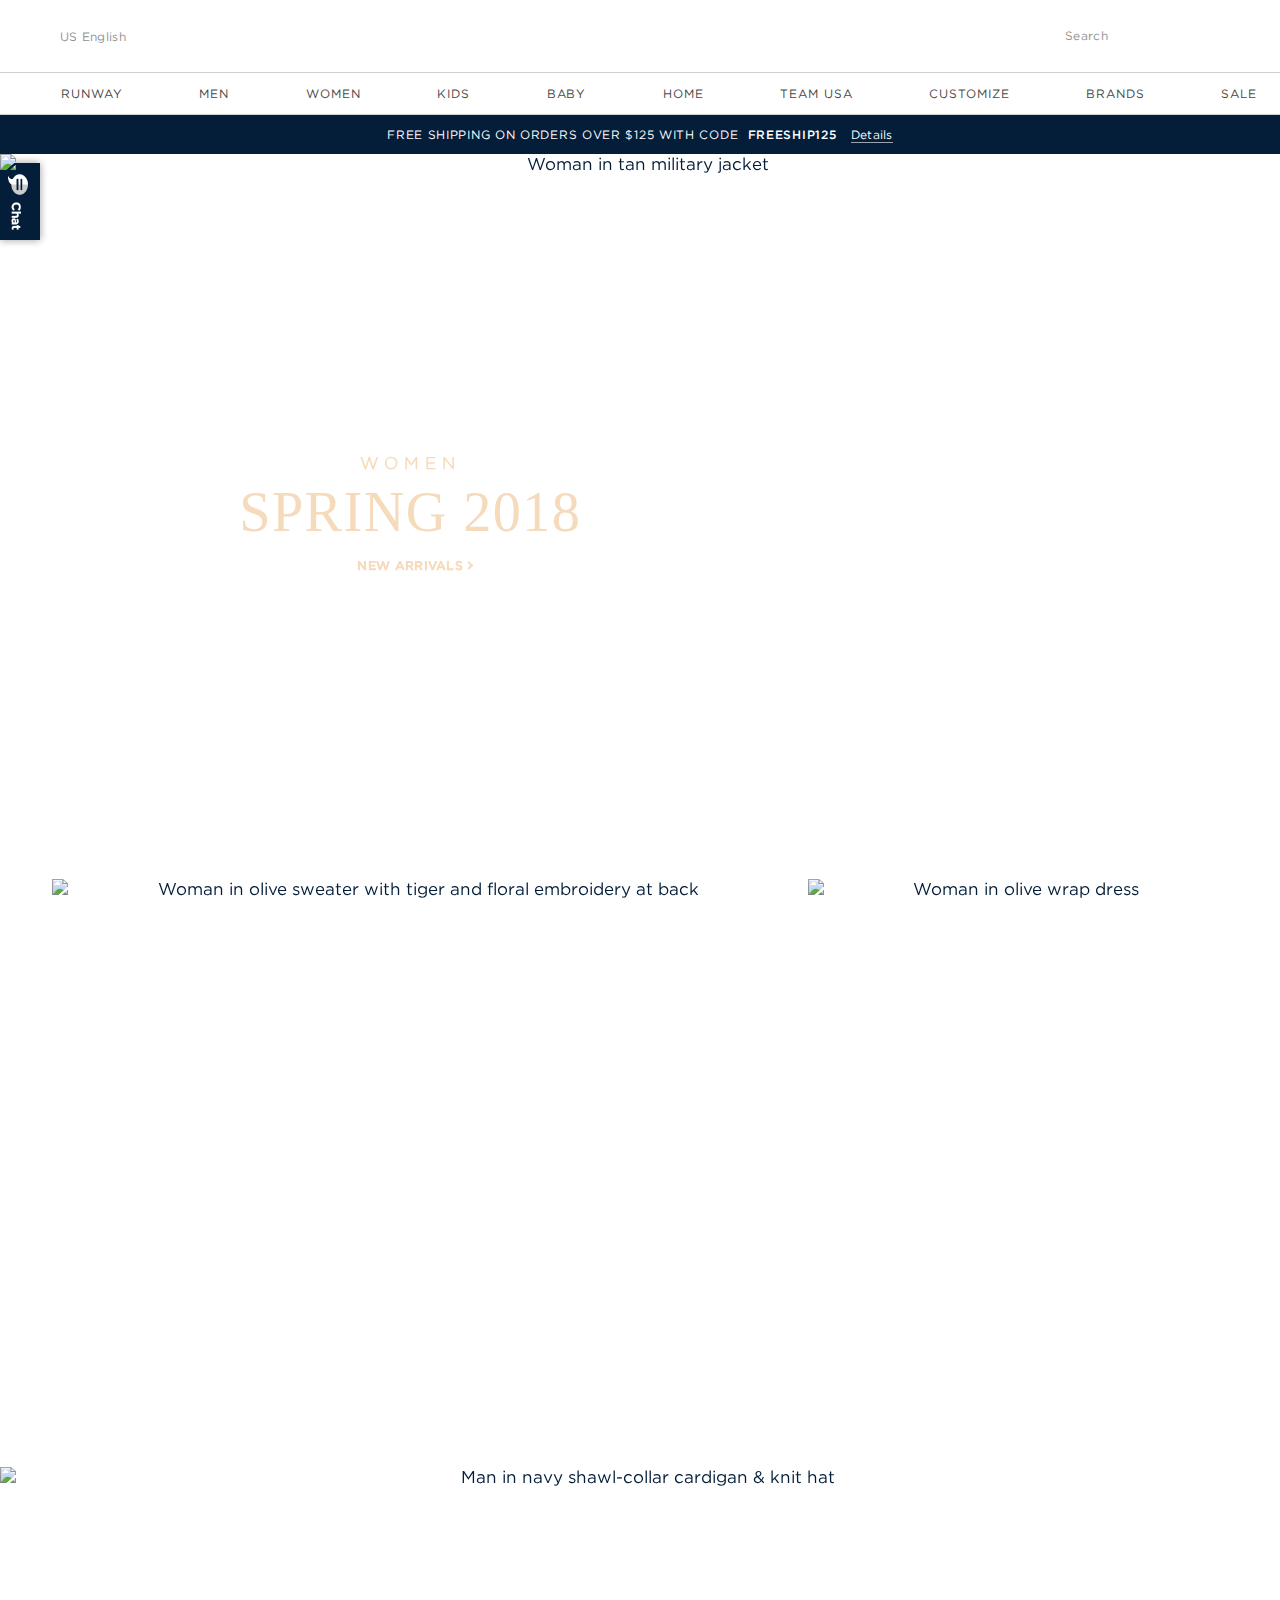
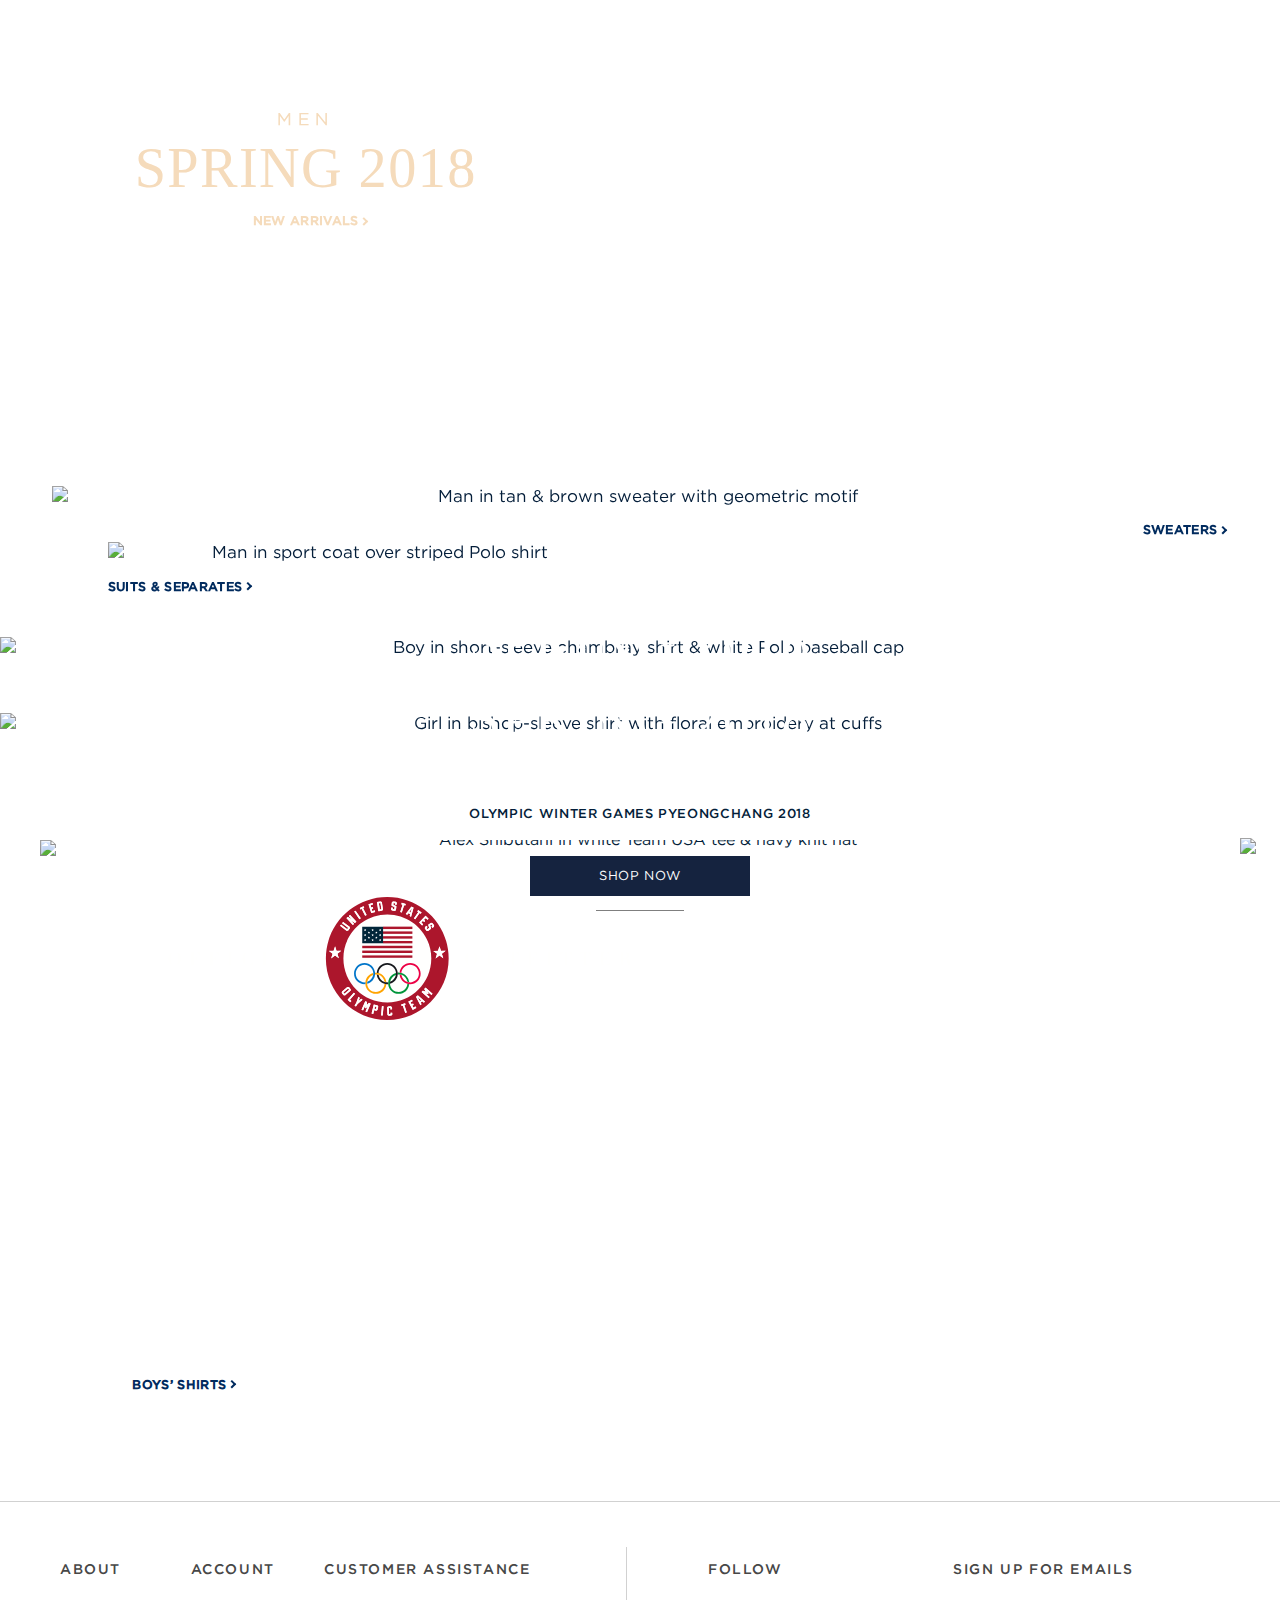
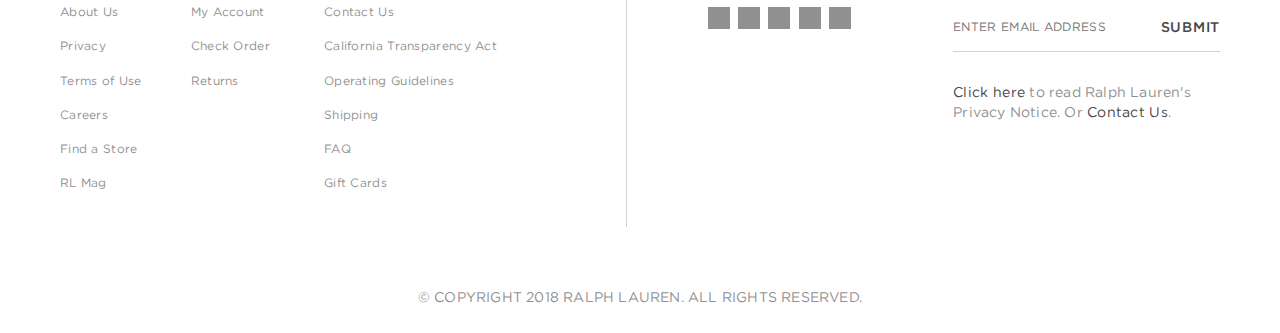
==== index.html @ be6c15fc "updating index" ====
<!DOCTYPE html>
<!-- saved from url=(0028)https://www.ralphlauren.com/ -->
<html lang="en" class="wf-lato-n1-active wf-lato-n3-active wf-lato-n7-active wf-lato-i1-active wf-lato-i3-active wf-creteround-n4-active wf-creteround-i4-active wf-active js infinite-scroll"><!--<![endif]--><head><meta http-equiv="Content-Type" content="text/html; charset=UTF-8">

<meta http-equiv="x-ua-compatible" content="ie=edge">
<meta name="viewport" content="width=device-width, initial-scale=1, maximum-scale=1, user-scalable=0">
<meta name="format-detection" content="telephone=no">
<link rel="dns-prefetch" href="https://ad.monetate.net/"><link rel="dns-prefetch" href="https://sb.monetate.net/"><script src="./RL_Site_files/bat.js" async=""></script><script type="text/javascript" async="" src="./RL_Site_files/saved_resource"></script><script async="" src="./RL_Site_files/obtp.js" type="text/javascript"></script><script async="" src="./RL_Site_files/core.js"></script><script async="" src="https://connect.facebook.net/en_US/fbevents.js"></script><script type="text/javascript" src="./RL_Site_files/custom.js" charset="utf-8" async=""></script><script src="./RL_Site_files/webfont.js" type="text/javascript" async=""></script><script type="text/javascript" async="" src="./RL_Site_files/111452.ct.js"></script><script type="text/javascript" async="" src="./RL_Site_files/ec.js"></script><script src="./RL_Site_files/satelliteLib-830957c57bbbd25011a15ca0f7b6f6ca41e7bbf6.js"></script><script type="text/javascript" src="./RL_Site_files/collect.js"> </script><script src="./RL_Site_files/analytics.js"></script><!-- START Rakuten Marketing Tracking -->
<script type="text/javascript">
	(function (url) {
			/*Tracking Bootstrap
			Set Up DataLayer objects/properties here*/
			if(!window.DataLayer){
				window.DataLayer = {};
			}
			if(!DataLayer.events){
				DataLayer.events = {};
			}
			DataLayer.events.SiteSection = "1";
					
		var loc, ct = document.createElement("script"); 
		ct.type = "text/javascript"; 
		ct.async = true;
		ct.src = url;
		loc = document.getElementsByTagName('script')[0];
		loc.parentNode.insertBefore(ct, loc);
	}(document.location.protocol + "//js.rmtag.com/111452.ct.js"));
</script>
<!-- END Rakuten Marketing Tracking -->
<link rel="dns-prefetch" href="https://ajax.googleapis.com/">
<link rel="dns-prefetch" href="https://api.addressy.com/">
<link rel="dns-prefetch" href="https://cdnjs.cloudflare.com/">
<meta name="twitter:card" content="summary">
<meta name="twitter:site" content="@ralphlauren">
<meta name="twitter:description" content="Defining modern luxury with romantic elegance and timeless style since 1967.">
<meta name="twitter:title" content="Ralph Lauren">
<meta name="twitter:url" content="https://www.ralphlauren.com">
<script type="text/javascript">
WebFontConfig = {
google: { families: [ 'Lato:100,300,700,100italic,300italic:latin', 'Crete+Round:400,400italic:latin' ] }
};
(function() {
var wf = document.createElement('script');
wf.src = ('https:' == document.location.protocol ? 'https' : 'http') +
'://ajax.googleapis.com/ajax/libs/webfont/1/webfont.js';
wf.type = 'text/javascript';
wf.async = 'true';
var s = document.getElementsByTagName('script')[0];
s.parentNode.insertBefore(wf, s);
})();
</script>
<title>Ralph Lauren: Designer Men's, Women's, Children's, &amp; Baby Clothing</title>
<script type="text/javascript">var monetateT = new Date().getTime();</script>
<script type="text/javascript" src="./RL_Site_files/entry.js"></script>
<script type="text/javascript">
	/*
	*	Global Monetate array for tracking
	*/
	window.monetateQ = window.monetateQ || [];
	
	/*
	*	Temporary storage for data: cartrows, breadcrumbs, products on the plp/clp/search pages
	*/
	window.monetateData = window.monetateData || {};
	window.monetateData.setPageType = "unknown";
</script>
<link href="https://www.ralphlauren.com/on/demandware.static/Sites-RalphLauren_US-Site/-/default/dw047bb2cb/images/favicon_rl.ico" rel="shortcut icon">
<meta name="description" content=" Ralph Lauren offers luxury and designer men&#39;s and women&#39;s clothing, kids&#39; clothing, and baby clothes. Enjoy free shipping on orders over $125. Ralph Lauren">
<meta name="keywords" content="  Ralph Lauren">
<link rel="stylesheet" type="text/css" href="./RL_Site_files/address-3.50.css">
<script type="text/javascript" src="./RL_Site_files/address-3.50.js"></script>
<link href="./RL_Site_files/fonts.css" rel="stylesheet">
<link href="./RL_Site_files/font-awesome.min.css" rel="stylesheet">
<link href="./RL_Site_files/toastr.min.css" rel="stylesheet">
<!--[if lt IE 9]>
<script src="/on/demandware.static/Sites-RalphLauren_US-Site/-/default/v1519300812576/js/lib/html5.js"></script>
<![endif]-->
<script type="text/javascript">//<!--
/* <![CDATA[ (head-active_data.js) */
var dw = (window.dw || {});
dw.ac = {
    _analytics: null,
    _events: [],
    _category: "",
    _capture: function(configs) {
        if (Object.prototype.toString.call(configs) === "[object Array]") {
            configs.forEach(captureObject);
            return;
        }
        dw.ac._events.push(configs);
    },
    capture: function() { dw.ac._capture(arguments); },
    EV_PRD_SEARCHHIT: "searchhit",
    EV_PRD_DETAIL: "detail",
    EV_PRD_RECOMMENDATION: "recommendation",
    EV_PRD_SETPRODUCT: "setproduct",
    applyContext: function(context) {
        if (typeof context === "object" && context.hasOwnProperty("category")) {
        	dw.ac._category = context.category;
        }
    },
    setDWAnalytics: function(analytics) {
        dw.ac._analytics = analytics;
    }
};
/* ]]> */
// -->
</script><script type="text/javascript">//<!--
/* <![CDATA[ (head-cquotient.js) */
var CQuotient = window.CQuotient = {};
CQuotient.clientId = 'bbxf-RalphLauren_US';
CQuotient.activities = [];
CQuotient.cqcid='';
CQuotient.cquid='';
CQuotient.initFromCookies = function () {
	var ca = document.cookie.split(';');
	for(var i=0;i < ca.length;i++) {
	  var c = ca[i];
	  while (c.charAt(0)==' ') c = c.substring(1,c.length);
	  if (c.indexOf('cqcid=') == 0) {
		  CQuotient.cqcid=c.substring('cqcid='.length,c.length);
	  } else if (c.indexOf('cquid=') == 0) {
		  CQuotient.cquid=c.substring('cquid='.length,c.length);
		  break;
	  }
	}
}
CQuotient.getCQCookieId = function () {
	if(window.CQuotient.cqcid == '')
		window.CQuotient.initFromCookies();
	return window.CQuotient.cqcid;
};
CQuotient.getCQUserId = function () {
	if(window.CQuotient.cquid == '')
		window.CQuotient.initFromCookies();
	return window.CQuotient.cquid;
};
/* ]]> */
// -->
</script>

<link href="./RL_Site_files/jquery-ui.min.css" type="text/css" rel="stylesheet">
<link rel="stylesheet" href="./RL_Site_files/style.css" type="text/css">
<!--[if lte IE 8]>
<script src="//cdnjs.cloudflare.com/ajax/libs/respond.js/1.4.2/respond.js" type="text/javascript"></script>
<script src="https://cdn.rawgit.com/chuckcarpenter/REM-unit-polyfill/master/js/rem.min.js" type="text/javascript"></script>
<![endif]-->
<meta name="google-site-verification" content="gePnD5ytF7WN_aLONg83cDoC697-pFvUkchHO6P6sgo">
<link rel="publisher" href="https://plus.google.com/+RalphLauren">
<meta property="og:type" content="website">
<meta property="og:site_name" content="Ralph Lauren">
<meta property="og:email" content="CustomerAssistance@RalphLauren.com">
<meta property="og:phone_number" content="1-888-475-7674">
<meta property="og:image" content="https://production-na01-ralphlauren.demandware.net/on/demandware.static/-/Sites-RalphLauren_US-Library/default/v1519300812576/images/social-sharing/RLNA-Social-Image.jpg">
<script type="text/javascript">
if (window.jQuery) {
jQuery(document).ready(function(){
if(screen.width < 768){
jQuery('#footer').append('<a href="/" class="full-site-link">View Full Site</a>');
jQuery('.full-site-link')
.attr('href', '/on/demandware.store/Sites-RalphLauren_US-Site/default/Home-FullSite')
.click(function(e) {
e.preventDefault();
jQuery.ajax({
url: '/on/demandware.store/Sites-RalphLauren_US-Site/default/Home-FullSite',
success: function(){
window.location.reload();
}
});
}
);
}
});
}
</script>
<link rel="stylesheet" href="./RL_Site_files/rl-content.css" type="text/css">
<link rel="stylesheet" href="./RL_Site_files/creativefonts.css" type="text/css">
<link rel="stylesheet" href="./RL_Site_files/slick.css" type="text/css">
<link rel="stylesheet" href="./RL_Site_files/rl-content.css" type="text/css"><link rel="stylesheet" href="./RL_Site_files/css" media="all">
<script type="text/javascript" src="./RL_Site_files/403839762-0" charset="utf-8" async=""></script><script src="./RL_Site_files/satellite-59cd34d564746d30ef00340f.js"></script><script src="./RL_Site_files/satellite-59c0164564746d0c1900a362.js"></script><script src="./RL_Site_files/satellite-59b9412b64746d5171008ac0.js"></script><script src="./RL_Site_files/satellite-59e4c92164746d73a50007a4.js"></script><script src="./RL_Site_files/satellite-59d1954a64746d6e37019004.js"></script><script src="./RL_Site_files/satellite-59db948764746d56a20038ec.js"></script><script src="./RL_Site_files/satellite-59c0242564746d51530041de.js"></script><script src="./RL_Site_files/satellite-59c271a564746d08f200fe7b.js"></script><script src="./RL_Site_files/satellite-59e5ddd064746d35d800099d.js"></script><script src="./RL_Site_files/satellite-59c26eae64746d217a010ceb.js"></script><script src="./RL_Site_files/s-code-contents-017b7013b52ab2db9af37806691c2474c4c20dfc.js"></script><script src="./RL_Site_files/gateway.min.js" type="text/javascript" async="true" data-vendor="fs" data-role="gateway"></script><script type="text/javascript" charset="utf-8" async="" data-requirecontext="_" data-requiremodule="//gateway.foresee.com/code/19.5.1/fs.utils.js" src="./RL_Site_files/fs.utils.js"></script><script type="text/javascript" charset="utf-8" async="" data-requirecontext="_" data-requiremodule="//gateway.foresee.com/code/19.5.1/fs.trigger.js" src="./RL_Site_files/fs.trigger.js"></script></head>
<body>
<div id="wrapper" class="pt_storefront">

<script type="application/ld+json">
{
  "@context": "http://schema.org",
  "@type": "Organization",
  "name": "Ralph Lauren",
  "url": "https://www.ralphlauren.com",
  "logo": "http://demandware.edgesuite.net/bbbn_prd/on/demandware.static/Sites-RalphLaufen_US-Site/-/default/images/svg-icons/rl-logo.svg",
  "sameAs": [
    "https://www.instagram.com/ralphlauren",
    "https://www.facebook.com/RalphLauren",
    "https://www.youtube.com/user/RLTVralphlauren",
    "https://twitter.com/ralphlauren",
    "https://www.pinterest.com/ralphlauren/",
    "https://plus.google.com/+RalphLauren"
  ]
}
</script>
<script type="application/ld+json">
{
  "@context": "http://schema.org",
  "@type": "Organization",
  "url": "https://www.ralphlauren.com",
  "contactPoint": [{
    "@type": "ContactPoint",
    "telephone": "+1-888-475-7674",
    "contactType": "customer service",
    "contactOption": "TollFree",
    "areaServed": "US"
  }]
}
</script>
<script type="application/ld+json">
{
"@context": "http://schema.org",
"@type": "WebSite",
"url": "https://www.ralphlauren.com/",
"potentialAction": {
"@type": "SearchAction",
"target": "https://www.ralphlauren.com/search?q={search_term_string}",
"query-input": "required name=search_term_string"
}
}
</script>
<header>
<div class="top-banner-sticky">
<div class="top-banner" role="banner">
<div class="left-nav">
<button class="menu-toggle"><span class="toggle-indicator"></span><span class="visually-hidden">Menu</span></button>

<div class="country-selector-wrapper desktop-only">
<div class="content-asset">
<div class="country-selector">
<div class="current-country"><a href="https://www.ralphlauren.com/#">US English</a> <span></span></div>
</div>
<div class="change-country">
<h3>change country</h3>
<div class="full-width"><span class="label shop">shop<span class="arrow"></span></span> <span class="label explore">explore<span class="arrow"></span></span>
<div class="shop lists">
<ul class="name-list">
<li>
<ul class="first-list">
<li class="lang-en-fn">Antigua and Barbuda<span class="language"><a href="https://intl.ralphlauren.com/">EN</a></span></li>
<li class="lang-en-fn">Austria<span class="language"><a href="http://www.ralphlauren.de/home/index.jsp?locale=de_DE&amp;ab=footer_cs_austria_US">DE</a>|<a href="http://www.ralphlauren.de/home/index.jsp?locale=en_DE&amp;ab=footer_cs_austria_US">EN</a></span></li>
<li class="lang-en-fn">Belgium<span class="language"><a href="http://www.ralphlauren.fr/home/index.jsp?locale=fr_FR&amp;ab=footer_cs_belgium_US">FR</a>|<a href="http://www.ralphlauren.fr/home/index.jsp?locale=en_FR&amp;ab=footer_cs_belgium_US">EN</a></span></li>
<li class="lang-en-fn">Belize<span class="language"><a href="https://intl.ralphlauren.com/">EN</a></span></li>
<li class="lang-en-fn">Bolivia<span class="language"><a href="https://intl.ralphlauren.com/">EN</a></span></li>
<li class="lang-en-fn">Brazil<span class="language"><a href="https://intl.ralphlauren.com/">EN</a></span></li>
<li class="lang-en-fn">Canada<span class="language"><a href="https://intl.ralphlauren.com/">EN</a></span></li>
<li class="lang-en-fn">Cayman Islands<span class="language"><a href="https://intl.ralphlauren.com/">EN</a></span></li>
<li class="lang-en-fn">Czech Republic<span class="language"><a href="http://www.ralphlauren.de/home/index.jsp?ab=global_cs_germany_DE&amp;locale=en_DE&amp;ab=footer_cs_czechrepublic_US">EN</a></span></li>
<li class="lang-en-fn">Denmark<span class="language"><a href="http://www.ralphlauren.de/home/index.jsp?locale=en_DE&amp;ab=footer_cs_denmark_US">EN</a></span></li>
<li class="lang-en-fn">Estonia<span class="language"><a href="http://www.ralphlauren.de/home/index.jsp?locale=de_DE&amp;ab=footer_cs_estonia_US">DE</a>|<a href="http://www.ralphlauren.de/home/index.jsp?locale=en_DE&amp;ab=footer_cs_estonia_US">EN</a></span></li>
<li class="lang-en-fn">France<span class="language"><a href="http://www.ralphlauren.fr/home/index.jsp?locale=fr_FR&amp;ab=footer_cs_france_US">FR</a>|<a href="http://www.ralphlauren.fr/home/index.jsp?locale=en_FR&amp;ab=footer_cs_france_US">EN</a></span></li>
<li class="lang-en-fn">French Guiana<span class="language"><a href="https://intl.ralphlauren.com/">EN</a></span></li>
<li class="lang-en-fn">Gibraltar<span class="language"><a href="https://intl.ralphlauren.com/">EN</a></span></li>
<li class="lang-en-fn">Greece<span class="language"><a href="http://www.ralphlauren.fr/home/index.jsp?locale=en_FR&amp;ab=footer_cs_greece_US">EN</a></span></li>
<li class="lang-en-fn">Germany<span class="language"><a href="http://www.ralphlauren.de/home/index.jsp?locale=de_DE">DE</a>|<a href="http://www.ralphlauren.de/home/index.jsp?locale=en_DE">EN</a></span></li>
<li class="lang-en-fn">Guernsey<span class="language"><a href="https://intl.ralphlauren.com/">EN</a></span></li>
<li class="lang-en-fn">Hungary<span class="language"><a href="http://www.ralphlauren.de/home/index.jsp?ab=global_cs_germany_DE&amp;locale=en_DE&amp;ab=footer_cs_hungary_US">EN</a></span></li>
<li class="lang-en-fn">Ireland<span class="language"><a href="https://intl.ralphlauren.com/">EN</a></span></li>
<li class="lang-en-fn">Italy<span class="language"><a href="http://www.ralphlauren.fr/home/index.jsp?locale=it_FR&amp;ab=footer_cs_italy_US">IT</a>|<a href="http://www.ralphlauren.fr/home/index.jsp?locale=en_FR&amp;ab=footer_cs_italy_US">EN</a></span></li>
<li class="lang-en-fn">Jersey<span class="language"><a href="https://intl.ralphlauren.com/">EN</a></span></li>
</ul>
</li>
<li>
<ul class="second-list">
<li class="lang-en-fn">Latvia<span class="language"><a href="http://www.ralphlauren.de/home/index.jsp?locale=de_DE&amp;ab=footer_cs_latvia_US">DE</a>|<a href="http://www.ralphlauren.de/home/index.jsp?locale=en_DE&amp;ab=footer_cs_latvia_US">EN</a></span></li>
<li class="lang-en-fn">Luxembourg<span class="language"><a href="http://www.ralphlauren.fr/home/index.jsp?locale=fr_FR&amp;ab=footer_cs_luxembourg_US">FR</a>|<a href="http://www.ralphlauren.fr/home/index.jsp?locale=en_FR&amp;ab=footer_cs_luxembourg_US">EN</a></span></li>
<li class="lang-en-fn">Mexico<span class="language"><a href="https://intl.ralphlauren.com/">EN</a></span></li>
<li class="lang-en-fn">Netherlands<span class="language"><a href="http://www.ralphlauren.fr/home/index.jsp?locale=en_FR&amp;ab=footer_cs_netherlands_US">EN</a></span></li>
<li class="lang-en-fn">Norway<span class="language"><a href="https://intl.ralphlauren.com/">EN</a></span></li>
<li class="lang-en-fn">Pakistan<span class="language"><a href="https://intl.ralphlauren.com/">EN</a></span></li>
<li class="lang-en-fn">Poland<span class="language"><a href="http://www.ralphlauren.de/home/index.jsp?ab=global_cs_germany_DE&amp;locale=en_DE&amp;ab=footer_cs_poland_US">EN</a></span></li>
<li class="lang-en-fn">Portugal<span class="language"><a href="http://www.ralphlauren.fr/home/index.jsp?locale=en_FR&amp;ab=footer_cs_portugal_US">EN</a></span></li>
<li class="lang-en-fn">Réunion<span class="language"><a href="https://intl.ralphlauren.com/">EN</a></span></li>
<li class="lang-en-fn">Russia<span class="language"><a href="https://intl.ralphlauren.com/">EN</a></span></li>
<li class="lang-en-fn">Saint Lucia<span class="language"><a href="https://intl.ralphlauren.com/">EN</a></span></li>
<li class="lang-en-fn">Slovakia<span class="language"><a href="http://www.ralphlauren.de/home/index.jsp?locale=de_DE&amp;ab=footer_cs_slovakia_US">DE</a>|<a href="http://www.ralphlauren.de/home/index.jsp?locale=en_DE&amp;ab=footer_cs_slovakia_US">EN</a></span></li>
<li class="lang-en-fn">Slovenia<span class="language"><a href="https://intl.ralphlauren.com/">EN</a></span></li>
<li class="lang-en-fn">Spain<span class="language"><a href="http://www.ralphlauren.fr/home/index.jsp?locale=en_FR&amp;ab=footer_cs_spain_US">EN</a></span></li>
<li class="lang-en-fn">Sri Lanka<span class="language"><a href="https://intl.ralphlauren.com/">EN</a></span></li>
<li class="lang-en-fn">Sweden<span class="language"><a href="http://www.ralphlauren.de/home/index.jsp?locale=en_DE&amp;ab=footer_cs_sweden_US">EN</a></span></li>
<li class="lang-en-fn">Switzerland<span class="language"><a href="https://intl.ralphlauren.com/">EN</a></span></li>
<li class="lang-en-fn">Trinidad and Tobago<span class="language"><a href="https://intl.ralphlauren.com/">EN</a></span></li>
<li class="lang-en-fn">Turkey<span class="language"><a href="https://intl.ralphlauren.com/">EN</a></span></li>
<li><a href="http://www.ralphlauren.co.uk/home/index.jsp?ab=footer_cs_unitedkingdom_US">United Kingdom</a></li>
<li><a href="http://www.ralphlauren.com/home/index.jsp?direct#">United States</a></li>
</ul>
</li>
</ul>
</div>
<div class="explore lists">
<ul class="name-list">
<li>
<ul class="first-list">
<li><a href="http://worldofrl.ralphlauren.com/en-latamsts?ab=footer_cs_argentina_US">Argentina</a></li>
<li><a href="http://worldofrl.ralphlauren.com/en-latam?ab=footer_cs_aruba_US">Aruba</a></li>
<li><a href="https://www.ralphlauren.com.au/?cm_mmc=GEO-_-RLUS-_-iAU_rUS_dAU-_-PC">Australia</a></li>
<li><a href="http://worldofrl.ralphlauren.com/en-latam?ab=footer_cs_barbados_US">Barbados</a></li>
<li><a href="http://worldofrl.ralphlauren.com/en-latamsts?ab=footer_cs_chile_US">Chile</a></li>
<li><a href="http://worldofrl.ralphlauren.com/en-latam?ab=footer_cs_colombia_US">Colombia</a></li>
<li><a href="https://www.ralphlauren.cn/zh-hans/?cm_mmc=GEO-_-RLUS-_-iCN_rUS_dCN-_-PC">China</a></li>
<li><a href="http://worldofrl.ralphlauren.com/en-me?ab=footer_cs_dubai_US">Dubai</a></li>
<li><a href="http://worldofrl.ralphlauren.com/en-eu?ab=footer_cs_finland_US">Finland</a></li>
<li><a href="https://www.ralphlauren.asia/en/?cm_mmc=GEO-_-RLUS-_-iASIA_rUS_dHK-_-PC">Hong Kong</a></li>
<li><a href="http://worldofrl.ralphlauren.com/en-eu?ab=footer_cs_israel_US">Israel</a></li>
<li><a href="https://www.ralphlauren.co.jp/ja/?cm_mmc=GEO-_-RLUS-_-Geo_iJP_rUS_dJP-_-1">Japan</a></li>
<li><a href="http://worldofrl.ralphlauren.com/ru/collection?ab=footer_cs_kazakhstan_US">Kazakhstan</a></li>
<li><a href="https://www.ralphlauren.co.kr/ko/?cm_mmc=GEO-_-RLUS-_-Geo_iKR_rUS_dKR-_-PC">Korea</a></li>
</ul>
</li>
<li>
<ul class="second-list">
<li><a href="http://worldofrl.ralphlauren.com/en-me?ab=footer_cs_kuwait_US">Kuwait</a></li>
<li><a href="https://www.ralphlauren.asia/en/?cm_mmc=GEO-_-RLUS-_-iASIA_rUS_dMO-_-PC">Macau</a></li>
<li><a href="https://www.ralphlauren.asia/en/?cm_mmc=GEO-_-RLUS-_-iASIA_rUS_dMY-_-PC">Malaysia</a></li>
<li><a href="http://worldofrl.ralphlauren.com/en-eu?ab=footer_cs_morocco_US">Morocco</a></li>
<li><a href="https://www.ralphlauren.com.au/?cm_mmc=GEO-_-RLUS-_-iAU_rUS_dNZ-_-PC">New Zealand</a></li>
<li><a href="http://worldofrl.ralphlauren.com/en-latam?ab=footer_cs_panama_US">Panama</a></li>
<li><a href="http://worldofrl.ralphlauren.com/en-latamsts?ab=footer_cs_peru_US">Peru</a></li>
<li><a href="http://worldofrl.ralphlauren.com/en-apac?ab=footer_cs_philippines_US">Philippines</a></li>
<li><a href="https://www.ralphlauren.asia/en/?cm_mmc=GEO-_-RLUS-_-iASIA_rUS_dSG-_-PC">Singapore</a></li>
<li><a href="http://worldofrl.ralphlauren.com/en-apac?ab=footer_cs_taiwan_US">Taiwan</a></li>
<li><a href="http://worldofrl.ralphlauren.com/en-apac?ab=footer_cs_thailand_US">Thailand</a></li>
<li><a href="http://worldofrl.ralphlauren.com/en-latam?ab=footer_cs_venezuela_US">Venezuela</a></li>
<li><a href="http://worldofrl.ralphlauren.com/en-apac?ab=footer_cs_vietnam_US">Vietnam</a></li>
</ul>
</li>
</ul>
</div>
</div>
</div>
</div> 
</div>
<div class="stores desktop-only">
<a href="https://www.ralphlauren.com/stores" title="Locate Stores">
<span></span>
</a>
</div>
</div>
<div class="center-nav">
<h1 class="primary-logo">
<a href="https://www.ralphlauren.com/" title="Ralph Lauren Home">
<span class="visually-hidden">Ralph Lauren</span>
</a>
</h1>
</div>
<div class="right-nav">
<div id="search" class="large-search">
<a href="https://www.ralphlauren.com/link-to-search" title="Toggle search" aria-controls="Header_SearchFlyout"><span>Search</span></a>
</div>
<div class="header-search" id="flyoutsearch" aria-hidden="true" aria-expanded="false">
<div class="full-search">
<form role="search" action="https://www.ralphlauren.com/search" method="get" name="simpleSearch" novalidate="novalidate">
<label class="visually-hidden" for="q">Search Catalog</label>
<button type="submit">
<span class="visually-hidden">Search</span><span class="search-icon"></span>
</button>
<input type="text" id="q-search" name="q" value="" placeholder="Search" autocomplete="off">
<input type="hidden" name="lang" value="default">
<span class="close-icon"></span>
</form>
</div>
</div>

<div class="header-account desktop-only">
<ul class="menu-utility-user">
<li class="user-info user-logout">
<a href="https://www.ralphlauren.com/account" title="Login"><span>Login</span></a>
</li>

<div class="header-login">
<div class="header-acc">
<div class="inner-container">
<div class="login">
<h3>Returning Customers</h3>
<form action="https://www.ralphlauren.com/on/demandware.store/Sites-RalphLauren_US-Site/default/Account-HandleLogin" method="post" class="header-login-form" id="dwfrm_login" novalidate="novalidate">
<div class="input-wrapper form-row username required input  dwfrm_login_username_d0awmqueycte" aria-required="true">
<label for="dwfrm_login_username_d0mfasmipmcj"><span>Email Address</span><span class="required-indicator"> * </span></label>
<div class="field-wrapper">
<input class="input-text email email required" placeholder="Email Address" type="text" id="dwfrm_login_username_d0mfasmipmcj" name="dwfrm_login_username_d0mfasmipmcj" value="" maxlength="2147483647" autocomplete="off" aria-required="true">
</div>
<div class="form-caption"></div>
</div>
<div class="input-wrapper form-row password required input  dwfrm_login_password_d0zrqxkhwjjc" aria-required="true">
<label for="dwfrm_login_password_d0jqakbbtanl"><span>Password</span><span class="required-indicator"> * </span></label>
<div class="field-wrapper">
<input class="input-text  required" placeholder="Password" type="password" id="dwfrm_login_password_d0jqakbbtanl" name="dwfrm_login_password_d0jqakbbtanl" value="" maxlength="2147483647" aria-required="true">
</div>
<div class="form-caption"></div>
</div>
<div class="login-passwordreset">
<a id="password-reset" href="https://www.ralphlauren.com/on/demandware.store/Sites-RalphLauren_US-Site/default/Account-PasswordResetDialog" title="Request to reset your password">
Forgot Password?
</a>
</div>
<button type="submit" data-location="header" value="Login" class="login-btn" name="dwfrm_login_login">sign in</button>
<div class="header-login-error error"></div>
<input type="hidden" name="csrf_token" value="ELWgJTGH4St6nbtg8aOj74zPXKN7qJONNUK_uiN9d4RfUz72YPwv_RwBGbyctKNMRGWaXoBXeJrHjylZWYK48JrixEYv9yXu2_wmPpS1D8RWxHgDK4Gwy_WE8wo3qSI9zw1YUD1e9AVsM4Twc_waQDYxTJgp-xOU4J49NzLrE8y2mie2XMw">
</form>
</div>
<div class="new-customers">
<div class="login-create-account clearfix">
<h3>New Customers</h3>
</div>
<form action="https://www.ralphlauren.com/register" method="post" id="dwfrm_login_register" novalidate="novalidate">
<fieldset>
<div class="form-row form-row-button">
<button type="submit" class="createAccount" data-position="header" value="Create Account" name="dwfrm_login_register">
Create Account
</button>
</div>
<input type="hidden" name="csrf_token" value="4cwUhByNUV64lNgby8feg8ss4wSPLN7iWJQKzQq6HaR-ZJjfnkGdrrhyzeB3i9Hdhr8T1xZ4CzJsYag3kNKZkOYVqRymwfgwUXGNg94T9PastNWrM9VDngvrJ-TbwXuNTONFUWPCJW_TR-izG_CPJIVr3xlxeGcZOOhZacK4bmNeJ5WpQ34">
</fieldset>
</form>
</div>
</div>
</div>
</div>
</ul>
</div>
<div id="mini-cart">


<div class="mini-cart-total">
<a class="mini-cart-link mini-cart-empty" href="https://www.ralphlauren.com/cart" title="View Bag"></a>
</div>
</div>
</div>
</div>
<nav id="navigation" role="navigation">
<ul class="menu-category level-1">
<li class="click-back first-level mobile-up">
<i class="menu-item-toggle close-menu"></i>
<a href="javascript:void(0)">Shop</a>
</li>
<li>
<span class="mobile-up category-click-thru">Runway</span>
<i class="menu-item-toggle open-menu"></i>
<a class=" desktop-only" data-cgid="runway-spring-2018" data-webcat="runway-spring-2018" href="https://www.ralphlauren.com/brands-ralph-lauren-collection-women?webcat=runway-spring-2018&amp;orignalCatID=runway-spring-2018&amp;altrurlID=runway-spring-2018">
Runway
</a>
<div class="level-2">
<div class="menu-wrap">
<ul class="menu-vertical">
<li class="click-back mobile-up">
<i class="menu-item-toggle click-back-carat"></i>
<i class="menu-item-toggle close-menu"></i>
<a href="javascript:void(0)">Runway</a>
</li>
<li class="top-sub-cat runway-spring-2018-experience">
<a class="has-sub-menu" data-cgid="runway|spring-2018-experience" href="https://www.ralphlauren.com/runway-spring-2018-experience?webcat=runway-spring-2018-experience">
Experience the Runway
</a>
<i class="menu-item-toggle open-menu"></i>
<div class="level-3">
<ul class="menu-vertical">
<li class="click-back mobile-up">
<i class="menu-item-toggle click-back-carat"></i>
<i class="menu-item-toggle close-menu"></i>
<a href="javascript:void(0)">Experience the Runway</a>
</li>
<li>
<a data-cgid="Runway|Experience the Runway|The Show" href="https://www.ralphlauren.com/runway-spring-2018-watch-show?webcat=Runway%7CExperience%20the%20Runway%7CThe%20Show">
The Show
</a>
</li>
<li>
<a data-cgid="Runway|Experience the Runway|The Lookbook" href="https://www.ralphlauren.com/runway-spring-2018-view-all-looks?webcat=Runway%7CExperience%20the%20Runway%7CThe%20Lookbook">
The Lookbook
</a>
</li>
<li>
<a data-cgid="Runway|Experience the Runway|The Inspiration" href="https://www.ralphlauren.com/runway-spring-2018-trends?webcat=Runway%7CExperience%20the%20Runway%7CThe%20Inspiration">
The Inspiration
</a>
</li>
<li>
<a data-cgid="Runway|Experience the Runway|Backstage" href="https://www.ralphlauren.com/runway-spring-2018-backstage?webcat=Runway%7CExperience%20the%20Runway%7CBackstage">
Backstage
</a>
</li>
</ul>
</div>
</li>
<li class="top-sub-cat runway-spring-feb2018-shop">
<a class="has-sub-menu" data-cgid="runway|spring-feb2018-shop" href="https://www.ralphlauren.com/runway-spring-feb2018-shop?webcat=runway-spring-feb2018-shop">
Shop Spring 2018
</a>
<i class="menu-item-toggle open-menu"></i>
<div class="level-3">
<ul class="menu-vertical">
<li class="click-back mobile-up">
<i class="menu-item-toggle click-back-carat"></i>
<i class="menu-item-toggle close-menu"></i>
<a href="javascript:void(0)">Shop Spring 2018</a>
</li>
<li>
<a data-cgid="Runway|Shop Spring 2018|Dresses &amp; Jumpsuits" href="https://www.ralphlauren.com/runway-spring-2018-dresses-jumpsuits-cg?webcat=Runway%7CShop%20Spring%202018%7CDresses%20%26%20Jumpsuits">
Dresses &amp; Jumpsuits
</a>
</li>
<li>
<a data-cgid="Runway|Shop Spring 2018|Tops" href="https://www.ralphlauren.com/runway-spring-2018-tops-cg?webcat=Runway%7CShop%20Spring%202018%7CTops">
Tops
</a>
</li>
<li>
<a data-cgid="Runway|Shop Spring 2018|Bottoms" href="https://www.ralphlauren.com/runway-spring-2018-bottoms-cg?webcat=Runway%7CShop%20Spring%202018%7CBottoms">
Bottoms
</a>
</li>
<li>
<a data-cgid="Runway|Shop Spring 2018|Shoes &amp; Accessories" href="https://www.ralphlauren.com/runway-spring-2018-shoes-accessories-cg?webcat=Runway%7CShop%20Spring%202018%7CShoes%20%26%20Accessories">
Shoes &amp; Accessories
</a>
</li>
</ul>
</div>
</li>
</ul>
<div class="banner"><link rel="stylesheet" type="text/css" href="./RL_Site_files/flyoutImage_171010.css">

<div class="flyout-nav-banner">
<a href="https://www.ralphlauren.com/brands-ralph-lauren-collection-women">
<div class="flyout-nav-banner-rl-background">
<picture class="rl-picture">
<img alt="Spring 2018 Collection" class="opt2 rl-comp rl-comp-ImageInterchange rl-image" src="./RL_Site_files/02122018_RUNWAY_flyout.jpg" title="">
</picture>
</div>
<div class="flyout-nav-banner-rl-foreground">
<div class="rl-all-color-light">
<div class="flyout-nav-banner-rl-header2">Spring 2018 Collection</div>

<div class="rl-cta-group">
<div class="lotus-cta rl-p flyout-nav-banner-rl-all-caret rl-uppercase">Shop Now</div>
</div>
</div>
</div>
</a>
</div></div>
</div>
</div>
</li>
<li>
<span class="mobile-up category-click-thru">Men</span>
<i class="menu-item-toggle open-menu"></i>
<a class=" desktop-only" data-cgid="men" data-webcat="men" href="https://www.ralphlauren.com/men?webcat=men">
Men
</a>
<div class="level-2">
<div class="menu-wrap">
<ul class="menu-horizontal">
<li class="click-back mobile-up">
<i class="menu-item-toggle click-back-carat"></i>
<i class="menu-item-toggle close-menu"></i>
<a href="javascript:void(0)">Men</a>
</li>
<li class="top-sub-cat men-clothing-tops-polos">
<a class="has-sub-menu" data-cgid="men|clothing-tops-polos" href="https://www.ralphlauren.com/men-clothing-polo-shirts?webcat=men-clothing-tops-polos&amp;orignalCatID=men-clothing-tops-polos&amp;altrurlID=men-clothing-tops-polos">
Polo Shirts
</a>
<i class="menu-item-toggle open-menu"></i>
<div class="level-3">
<ul class="menu-horizontal">
<li class="click-back mobile-up">
<i class="menu-item-toggle click-back-carat"></i>
<i class="menu-item-toggle close-menu"></i>
<a href="javascript:void(0)">Polo Shirts</a>
</li>
<li>
<a data-cgid="Men|Polo Shirts|Original Cotton Mesh" href="https://www.ralphlauren.com/men-clothing-polo-shirts?prefn1=sfccClass&amp;prefv1=Original%20Cotton%20Mesh&amp;webcat=Men|Polo%20Shirts|Original%20Cotton%20Mesh&amp;orignalCatID=mens-polo-shop-1972-original-mesh&amp;altrurlID=mens-polo-shop-1972-original-mesh">
Original Cotton Mesh
</a>
</li>
<li>
<a data-cgid="Men|Polo Shirts|Customize" href="https://www.ralphlauren.com/men-clothing-polo-shirts/mens-polo-shirt/CYO0001.html?webcat=Men|Polo%20Shirts|Customize&amp;orignalCatID=mens-polo-shirt-shop-customize&amp;altrurlID=mens-polo-shirt-shop-customize">
Customize
</a>
</li>
<li>
<a data-cgid="Men|Polo Shirts|Golf" href="https://www.ralphlauren.com/men-clothing-polo-shirts?prefn1=sfccClass&amp;prefv1=Performance&amp;webcat=Men|Polo%20Shirts|Golf&amp;orignalCatID=mens-polo-shop-performance&amp;altrurlID=mens-polo-shop-performance">
Golf
</a>
</li>
<li>
<a data-cgid="Men|Polo Shirts|Classic Fit" href="https://www.ralphlauren.com/men-clothing-polo-shirts?prefn1=fit&amp;prefv1=Classic&amp;webcat=Men|Polo%20Shirts|Classic%20Fit&amp;orignalCatID=mens-polo-shop-classic-fit&amp;altrurlID=mens-polo-shop-classic-fit">
Classic Fit
</a>
</li>
<li>
<a data-cgid="Men|Polo Shirts|Custom Slim Fit" href="https://www.ralphlauren.com/men-clothing-polo-shirts?prefn1=fit&amp;prefv1=Custom%20Slim&amp;webcat=Men|Polo%20Shirts|Custom%20Slim%20Fit&amp;orignalCatID=men-polo-shop-custom-slim&amp;altrurlID=men-polo-shop-custom-slim">
Custom Slim Fit
</a>
</li>
</ul>
</div>
</li>
<li class="top-sub-cat men-tops">
<a class="has-sub-menu" data-cgid="men|tops" href="https://www.ralphlauren.com/men-tops?webcat=men-tops">
Tops
</a>
<i class="menu-item-toggle open-menu"></i>
<div class="level-3">
<ul class="menu-horizontal">
<li class="click-back mobile-up">
<i class="menu-item-toggle click-back-carat"></i>
<i class="menu-item-toggle close-menu"></i>
<a href="javascript:void(0)">Tops</a>
</li>
<li>
<a data-cgid="Men|Tops|Polo Shirts" href="https://www.ralphlauren.com/men-clothing-polo-shirts?webcat=Men%7CTops%7CPolo%20Shirts">
Polo Shirts
</a>
</li>
<li>
<a data-cgid="Men|Tops|T-Shirts" href="https://www.ralphlauren.com/men-clothing-t-shirts?webcat=Men%7CTops%7CT-Shirts">
T-Shirts
</a>
</li>
<li>
<a data-cgid="Men|Tops|Hoodies &amp; Sweatshirts" href="https://www.ralphlauren.com/men-clothing-hoodies-sweatshirts?webcat=Men%7CTops%7CHoodies%20%26%20Sweatshirts">
Hoodies &amp; Sweatshirts
</a>
</li>
<li>
<a data-cgid="Men|Tops|Sweaters" href="https://www.ralphlauren.com/men-clothing-sweaters?webcat=Men%7CTops%7CSweaters">
Sweaters
</a>
</li>
<li>
<a data-cgid="Men|Tops|Jackets &amp; Coats" href="https://www.ralphlauren.com/men-clothing-jackets-coats-vests?webcat=Men%7CTops%7CJackets%20%26%20Coats">
Jackets &amp; Coats
</a>
</li>
<li>
<a data-cgid="Men|Tops|Casual Shirts" href="https://www.ralphlauren.com/men-clothing-button-down-shirts?webcat=Men%7CTops%7CCasual%20Shirts">
Casual Shirts
</a>
</li>
<li>
<a data-cgid="Men|Tops|Dress Shirts" href="https://www.ralphlauren.com/men-clothing-dress-shirts?webcat=Men%7CTops%7CDress%20Shirts">
Dress Shirts
</a>
</li>
<li>
<a data-cgid="Men|Tops|Sport Coats &amp; Blazers" href="https://www.ralphlauren.com/men-clothing-sportcoats-blazers?webcat=Men%7CTops%7CSport%20Coats%20%26%20Blazers">
Sport Coats &amp; Blazers
</a>
</li>
<li>
<a data-cgid="Men|Tops|Suits" href="https://www.ralphlauren.com/men-clothing-suits?webcat=Men%7CTops%7CSuits">
Suits
</a>
</li>
<li>
<a data-cgid="Men|Tops|Activewear" href="https://www.ralphlauren.com/men-clothing-activewear-cg?webcat=Men%7CTops%7CActivewear">
Activewear
</a>
</li>
</ul>
</div>
</li>
<li class="top-sub-cat men-bottoms">
<a class="has-sub-menu" data-cgid="men|bottoms" href="https://www.ralphlauren.com/men-bottoms?webcat=men-bottoms">
Bottoms
</a>
<i class="menu-item-toggle open-menu"></i>
<div class="level-3">
<ul class="menu-horizontal">
<li class="click-back mobile-up">
<i class="menu-item-toggle click-back-carat"></i>
<i class="menu-item-toggle close-menu"></i>
<a href="javascript:void(0)">Bottoms</a>
</li>
<li>
<a data-cgid="Men|Bottoms|Jeans" href="https://www.ralphlauren.com/men-clothing-jeans?webcat=Men%7CBottoms%7CJeans">
Jeans
</a>
</li>
<li>
<a data-cgid="Men|Bottoms|Pants &amp; Chinos" href="https://www.ralphlauren.com/men-clothing-pants-chinos?webcat=Men%7CBottoms%7CPants%20%26%20Chinos">
Pants &amp; Chinos
</a>
</li>
<li>
<a data-cgid="Men|Bottoms|Shorts" href="https://www.ralphlauren.com/men-clothing-shorts?webcat=Men%7CBottoms%7CShorts">
Shorts
</a>
</li>
<li>
<a data-cgid="Men|Bottoms|Swimwear" href="https://www.ralphlauren.com/men-clothing-swimwear?webcat=Men%7CBottoms%7CSwimwear">
Swimwear
</a>
</li>
<li>
<a data-cgid="Men|Bottoms|Pajamas &amp; Loungewear" href="https://www.ralphlauren.com/men-clothing-sleepwear?webcat=Men%7CBottoms%7CPajamas%20%26%20Loungewear">
Pajamas &amp; Loungewear
</a>
</li>
<li>
<a data-cgid="Men|Bottoms|Underwear &amp; Undershirts" href="https://www.ralphlauren.com/men-clothing-underwear?webcat=Men%7CBottoms%7CUnderwear%20%26%20Undershirts">
Underwear &amp; Undershirts
</a>
</li>
<li>
<a data-cgid="Men|Bottoms|Activewear" href="https://www.ralphlauren.com/men-clothing-activewear-bottoms-cg?webcat=Men%7CBottoms%7CActivewear">
Activewear
</a>
</li>
</ul>
</div>
</li>
<li class="top-sub-cat men-accessories">
<a class="has-sub-menu" data-cgid="men|accessories" href="https://www.ralphlauren.com/men-accessories?webcat=men-accessories">
Accessories
</a>
<i class="menu-item-toggle open-menu"></i>
<div class="level-3">
<ul class="menu-horizontal">
<li class="click-back mobile-up">
<i class="menu-item-toggle click-back-carat"></i>
<i class="menu-item-toggle close-menu"></i>
<a href="javascript:void(0)">Accessories</a>
</li>
<li>
<a data-cgid="Men|Accessories|Hats, Scarves &amp; Gloves" href="https://www.ralphlauren.com/men-accessories-hats-scarves-gloves?webcat=Men%7CAccessories%7CHats%2C%20Scarves%20%26%20Gloves">
Hats, Scarves &amp; Gloves
</a>
</li>
<li>
<a data-cgid="Men|Accessories|Belts &amp; Braces" href="https://www.ralphlauren.com/men-accessories-belts?webcat=Men%7CAccessories%7CBelts%20%26%20Braces">
Belts &amp; Braces
</a>
</li>
<li>
<a data-cgid="Men|Accessories|Socks" href="https://www.ralphlauren.com/men-accessories-socks?webcat=Men%7CAccessories%7CSocks">
Socks
</a>
</li>
<li>
<a data-cgid="Men|Accessories|Bags" href="https://www.ralphlauren.com/men-accessories-bags-leather-goods?webcat=Men%7CAccessories%7CBags">
Bags
</a>
</li>
<li>
<a data-cgid="Men|Accessories|Wallets &amp; Accessories" href="https://www.ralphlauren.com/men-accessories-small-leather-goods?webcat=Men%7CAccessories%7CWallets%20%26%20Accessories">
Wallets &amp; Accessories
</a>
</li>
<li>
<a data-cgid="Men|Accessories|Fragrance" href="https://www.ralphlauren.com/men-accessories-fragrance?webcat=Men%7CAccessories%7CFragrance">
Fragrance
</a>
</li>
<li>
<a data-cgid="Men|Accessories|Ties, Bow Ties &amp; Pocket Squares" href="https://www.ralphlauren.com/men-accessories-ties-pocket-squares?webcat=Men%7CAccessories%7CTies%2C%20Bow%20Ties%20%26%20Pocket%20Squares">
Ties, Bow Ties &amp; Pocket Squares
</a>
</li>
<li>
<a data-cgid="Men|Accessories|Sunglasses &amp; Eyewear" href="https://www.ralphlauren.com/men-accessories-sunglasses-eyewear?webcat=Men%7CAccessories%7CSunglasses%20%26%20Eyewear">
Sunglasses &amp; Eyewear
</a>
</li>
<li>
<a data-cgid="Men|Accessories|Cuff Links &amp; Jewelry" href="https://www.ralphlauren.com/men-accessories-cufflinks-jewelry?webcat=Men%7CAccessories%7CCuff%20Links%20%26%20Jewelry">
Cuff Links &amp; Jewelry
</a>
</li>
<li>
<a data-cgid="Men|Accessories|Watches" href="https://www.ralphlauren.com/men-accessories-watches?webcat=Men%7CAccessories%7CWatches">
Watches
</a>
</li>
</ul>
</div>
</li>
<li class="top-sub-cat men-footwear-shoes">
<a class="has-sub-menu" data-cgid="men|footwear-shoes" href="https://www.ralphlauren.com/men-footwear-shoes?webcat=men-footwear-shoes">
Shoes
</a>
<i class="menu-item-toggle open-menu"></i>
<div class="level-3">
<ul class="menu-horizontal">
<li class="click-back mobile-up">
<i class="menu-item-toggle click-back-carat"></i>
<i class="menu-item-toggle close-menu"></i>
<a href="javascript:void(0)">Shoes</a>
</li>
<li>
<a data-cgid="Men|Shoes|Sneakers" href="https://www.ralphlauren.com/men-footwear-shoes?prefn1=sfccClass&amp;prefv1=Sneakers&amp;webcat=Men|Shoes|Sneakers&amp;orignalCatID=men-footwear-sneakers&amp;altrurlID=men-footwear-sneakers">
Sneakers
</a>
</li>
<li>
<a data-cgid="Men|Shoes|Boots" href="https://www.ralphlauren.com/men-footwear-shoes?prefn1=sfccClass&amp;prefv1=Boots&amp;webcat=Men|Shoes|Boots&amp;orignalCatID=men-footwear-boots&amp;altrurlID=men-footwear-boots">
Boots
</a>
</li>
<li>
<a data-cgid="Men|Shoes|Dress Shoes" href="https://www.ralphlauren.com/men-footwear-shoes?prefn1=sfccClass&amp;prefv1=Dress%20Shoes&amp;webcat=Men|Shoes|Dress%20Shoes&amp;orignalCatID=men-footwear-dressshoes&amp;altrurlID=men-footwear-dressshoes">
Dress Shoes
</a>
</li>
<li>
<a data-cgid="Men|Shoes|Casual Shoes" href="https://www.ralphlauren.com/men-footwear-shoes?prefn1=sfccClass&amp;prefv1=Casual%20Shoes&amp;webcat=Men|Shoes|Casual%20Shoes&amp;orignalCatID=men-footwear-casual-shoes&amp;altrurlID=men-footwear-casual-shoes">
Casual Shoes
</a>
</li>
</ul>
</div>
</li>
<li class="top-sub-cat men-big-and-tall">
<a class="has-sub-menu" data-cgid="men|big-and-tall" href="https://www.ralphlauren.com/men?prefn1=Size_group&amp;prefv1=Big%20%26%20Tall&amp;webcat=men-big-and-tall&amp;orignalCatID=men-big-and-tall&amp;altrurlID=men-big-and-tall">
Big &amp; Tall
</a>
<i class="menu-item-toggle open-menu"></i>
<div class="level-3">
<ul class="menu-horizontal">
<li class="click-back mobile-up">
<i class="menu-item-toggle click-back-carat"></i>
<i class="menu-item-toggle close-menu"></i>
<a href="javascript:void(0)">Big &amp; Tall</a>
</li>
<li>
<a data-cgid="Men|Big &amp; Tall|Polo Shirts" href="https://www.ralphlauren.com/men-clothing-polo-shirts?prefn1=Size_group&amp;prefv1=Big%20%26%20Tall&amp;webcat=Men|Big%20&amp;%20Tall|Polo%20Shirts&amp;orignalCatID=men-big-and-tall-polos&amp;altrurlID=men-big-and-tall-polos">
Polo Shirts
</a>
</li>
<li>
<a data-cgid="Men|Big &amp; Tall|Tops" href="https://www.ralphlauren.com/men-tops?prefn1=Size_group&amp;prefv1=Big%20%26%20Tall&amp;webcat=Men|Big%20&amp;%20Tall|Tops&amp;orignalCatID=men-big-and-tall-tops&amp;altrurlID=men-big-and-tall-tops">
Tops
</a>
</li>
<li>
<a data-cgid="Men|Big &amp; Tall|Bottoms" href="https://www.ralphlauren.com/men-bottoms?prefn1=Size_group&amp;prefv1=Big%20%26%20Tall&amp;webcat=Men|Big%20&amp;%20Tall|Bottoms&amp;orignalCatID=men-big-and-tall-bottoms&amp;altrurlID=men-big-and-tall-bottoms">
Bottoms
</a>
</li>
</ul>
</div>
</li>
<li class="top-sub-cat men-sale">
<a class="has-sub-menu" data-cgid="men|sale" href="https://www.ralphlauren.com/men?prefn1=SaleFlag&amp;srule=men-sale&amp;prefv1=Sale&amp;webcat=men-sale&amp;orignalCatID=men-sale&amp;altrurlID=men-sale">
Sale
</a>
<i class="menu-item-toggle open-menu"></i>
<div class="level-3">
<ul class="menu-horizontal">
<li class="click-back mobile-up">
<i class="menu-item-toggle click-back-carat"></i>
<i class="menu-item-toggle close-menu"></i>
<a href="javascript:void(0)">Sale</a>
</li>
<li>
<a data-cgid="Men|Sale|Tops" href="https://www.ralphlauren.com/men-tops?prefn1=SaleFlag&amp;prefv1=Sale&amp;webcat=Men|Sale|Tops&amp;orignalCatID=men-sale-tops&amp;altrurlID=men-sale-tops">
Tops
</a>
</li>
<li>
<a data-cgid="Men|Sale|Bottoms" href="https://www.ralphlauren.com/men-bottoms?prefn1=CategoryCode&amp;prefn2=SaleFlag&amp;prefv1=Pants%7CJeans%7CShorts%7CSwim&amp;prefv2=Sale&amp;webcat=Men|Sale|Bottoms&amp;orignalCatID=men-sale-bottoms&amp;altrurlID=men-sale-bottoms">
Bottoms
</a>
</li>
<li>
<a data-cgid="Men|Sale|Accessories" href="https://www.ralphlauren.com/men-accessories?prefn1=SaleFlag&amp;prefv1=Sale&amp;webcat=Men|Sale|Accessories&amp;orignalCatID=men-sale-accessories&amp;altrurlID=men-sale-accessories">
Accessories
</a>
</li>
<li>
<a data-cgid="Men|Sale|Shoes" href="https://www.ralphlauren.com/men-footwear-shoes?prefn1=SaleFlag&amp;prefv1=Sale&amp;webcat=Men|Sale|Shoes&amp;orignalCatID=men-sale-shoe&amp;altrurlID=men-sale-shoe">
Shoes
</a>
</li>
</ul>
</div>
</li>
<li class="top-sub-cat men-feature">
<span class="has-sub-menu mobile-click-thru">
Featured
</span>
<i class="menu-item-toggle open-menu"></i>
<div class="level-3">
<ul class="menu-horizontal">
<li class="click-back mobile-up">
<i class="menu-item-toggle click-back-carat"></i>
<i class="menu-item-toggle close-menu"></i>
<a href="javascript:void(0)">Featured</a>
</li>
<li>
<a data-cgid="Men|Featured|New Arrivals" href="https://www.ralphlauren.com/men-clothing-shop-new-arrivals-cg?webcat=Men%7CFeatured%7CNew%20Arrivals">
New Arrivals
</a>
</li>
<li>
<a data-cgid="Men|Featured|Spring Office Essentials" href="https://www.ralphlauren.com/brands-polo-ralph-lauren-men?webcat=Men|Featured|Spring%20Office%20Essentials&amp;orignalCatID=men-featured-spring-office-essentials-rd&amp;altrurlID=men-featured-spring-office-essentials-rd">
Spring Office Essentials
</a>
</li>
<li>
<a data-cgid="Men|Featured|Team USA" href="https://www.ralphlauren.com/men-olympics-feat?webcat=Men|Featured|Team%20USA&amp;orignalCatID=men-team-usa-rd&amp;altrurlID=men-team-usa-rd">
Team USA
</a>
</li>
<li>
<a data-cgid="Men|Featured|Cold Weather Shop" href="https://www.ralphlauren.com/men-cold-weather-shop-cg?webcat=Men%7CFeatured%7CCold%20Weather%20Shop">
Cold Weather Shop
</a>
</li>
</ul>
</div>
</li>
</ul>
<div class="banner">
<div class="flyout-nav-banner">
<a href="https://www.ralphlauren.com/men-clothing-shop-new-arrivals-cg">
</a><div class="flyout-nav-banner-rl-background"><a href="https://www.ralphlauren.com/men-clothing-shop-new-arrivals-cg"><picture class="rl-picture"> <img alt="Men&#39;s Spring 2018. Shop Now" class="opt2 rl-comp rl-comp-ImageInterchange rl-image" src="./RL_Site_files/02072018_MEN_spring18_flyout.jpg" title=""> </picture> </a></div>
</div></div>
</div>
</div>
</li>
<li>
<span class="mobile-up category-click-thru">Women</span>
<i class="menu-item-toggle open-menu"></i>
<a class=" desktop-only" data-cgid="women" data-webcat="women" href="https://www.ralphlauren.com/women?webcat=women">
Women
</a>
<div class="level-2">
<div class="menu-wrap">
<ul class="menu-horizontal">
<li class="click-back mobile-up">
<i class="menu-item-toggle click-back-carat"></i>
<i class="menu-item-toggle close-menu"></i>
<a href="javascript:void(0)">Women</a>
</li>
<li class="top-sub-cat women-clothing-dresses">
<a class="has-sub-menu" data-cgid="women|clothing-dresses" href="https://www.ralphlauren.com/women-clothing-dresses?webcat=women-clothing-dresses">
Dresses
</a>
<i class="menu-item-toggle open-menu"></i>
<div class="level-3">
<ul class="menu-horizontal">
<li class="click-back mobile-up">
<i class="menu-item-toggle click-back-carat"></i>
<i class="menu-item-toggle close-menu"></i>
<a href="javascript:void(0)">Dresses</a>
</li>
<li>
<a data-cgid="Women|Dresses|Short" href="https://www.ralphlauren.com/women-clothing-dresses?prefn1=length&amp;prefv1=Short&amp;webcat=Women|Dresses|Short&amp;orignalCatID=women-clothing-dresses-short&amp;altrurlID=women-clothing-dresses-short">
Short
</a>
</li>
<li>
<a data-cgid="Women|Dresses|Midi" href="https://www.ralphlauren.com/women-clothing-dresses?prefn1=length&amp;prefv1=Midi&amp;webcat=Women|Dresses|Midi&amp;orignalCatID=women-clothing-dresses-midi&amp;altrurlID=women-clothing-dresses-midi">
Midi
</a>
</li>
<li>
<a data-cgid="Women|Dresses|Maxi" href="https://www.ralphlauren.com/women-clothing-dresses?prefn1=length&amp;prefv1=Maxi&amp;webcat=Women|Dresses|Maxi&amp;orignalCatID=women-clothing-dresses-maxi&amp;altrurlID=women-clothing-dresses-maxi">
Maxi
</a>
</li>
<li>
<a data-cgid="Women|Dresses|Evening &amp; Cocktail" href="https://www.ralphlauren.com/women-clothing-dresses?prefn1=concept&amp;prefv1=Evening%20%26%20Cocktail&amp;webcat=Women|Dresses|Evening%20&amp;%20Cocktail&amp;orignalCatID=women-clothing-dresses-evening&amp;altrurlID=women-clothing-dresses-evening">
Evening &amp; Cocktail
</a>
</li>
</ul>
</div>
</li>
<li class="top-sub-cat women-tops">
<a class="has-sub-menu" data-cgid="women|tops" href="https://www.ralphlauren.com/women-tops?webcat=women-tops">
Tops
</a>
<i class="menu-item-toggle open-menu"></i>
<div class="level-3">
<ul class="menu-horizontal">
<li class="click-back mobile-up">
<i class="menu-item-toggle click-back-carat"></i>
<i class="menu-item-toggle close-menu"></i>
<a href="javascript:void(0)">Tops</a>
</li>
<li>
<a data-cgid="Women|Tops|Polo Shirts" href="https://www.ralphlauren.com/women-clothing-polo-shirts?webcat=Women%7CTops%7CPolo%20Shirts">
Polo Shirts
</a>
</li>
<li>
<a data-cgid="Women|Tops|Shirts &amp; Blouses" href="https://www.ralphlauren.com/women-clothing-shirts-blouses?webcat=Women%7CTops%7CShirts%20%26%20Blouses">
Shirts &amp; Blouses
</a>
</li>
<li>
<a data-cgid="Women|Tops|T-Shirts &amp; Sweatshirts" href="https://www.ralphlauren.com/women-clothing-t-shirts-sweatshirts?webcat=Women%7CTops%7CT-Shirts%20%26%20Sweatshirts">
T-Shirts &amp; Sweatshirts
</a>
</li>
<li>
<a data-cgid="Women|Tops|Sweaters" href="https://www.ralphlauren.com/women-clothing-sweaters?webcat=Women%7CTops%7CSweaters">
Sweaters
</a>
</li>
<li>
<a data-cgid="Women|Tops|Blazers &amp; Vests" href="https://www.ralphlauren.com/women-clothing-blazers-vests?webcat=Women%7CTops%7CBlazers%20%26%20Vests">
Blazers &amp; Vests
</a>
</li>
<li>
<a data-cgid="Women|Tops|Coats &amp; Jackets" href="https://www.ralphlauren.com/women-clothing-jackets-coats-vests?webcat=Women%7CTops%7CCoats%20%26%20Jackets">
Coats &amp; Jackets
</a>
</li>
<li>
<a data-cgid="Women|Tops|Swimsuits &amp; Cover-Ups" href="https://www.ralphlauren.com/women-clothing-swimwear?webcat=Women%7CTops%7CSwimsuits%20%26%20Cover-Ups">
Swimsuits &amp; Cover-Ups
</a>
</li>
<li>
<a data-cgid="Women|Tops|Sleepwear &amp; Loungewear" href="https://www.ralphlauren.com/women-clothing-sleepwear-lounge?webcat=Women%7CTops%7CSleepwear%20%26%20Loungewear">
Sleepwear &amp; Loungewear
</a>
</li>
<li>
<a data-cgid="Women|Tops|Activewear" href="https://www.ralphlauren.com/women-clothing-activewear-tops-cg?webcat=Women%7CTops%7CActivewear">
Activewear
</a>
</li>
</ul>
</div>
</li>
<li class="top-sub-cat women-bottoms">
<a class="has-sub-menu" data-cgid="women|bottoms" href="https://www.ralphlauren.com/women-bottoms?webcat=women-bottoms">
Bottoms
</a>
<i class="menu-item-toggle open-menu"></i>
<div class="level-3">
<ul class="menu-horizontal">
<li class="click-back mobile-up">
<i class="menu-item-toggle click-back-carat"></i>
<i class="menu-item-toggle close-menu"></i>
<a href="javascript:void(0)">Bottoms</a>
</li>
<li>
<a data-cgid="Women|Bottoms|Jeans" href="https://www.ralphlauren.com/women-clothing-jeans?webcat=Women%7CBottoms%7CJeans">
Jeans
</a>
</li>
<li>
<a data-cgid="Women|Bottoms|Pants" href="https://www.ralphlauren.com/women-clothing-pants?webcat=Women%7CBottoms%7CPants">
Pants
</a>
</li>
<li>
<a data-cgid="Women|Bottoms|Shorts" href="https://www.ralphlauren.com/women-clothing-shorts?webcat=Women%7CBottoms%7CShorts">
Shorts
</a>
</li>
<li>
<a data-cgid="Women|Bottoms|Skirts" href="https://www.ralphlauren.com/women-clothing-skirts?webcat=Women%7CBottoms%7CSkirts">
Skirts
</a>
</li>
<li>
<a data-cgid="Women|Bottoms|Jumpsuits" href="https://www.ralphlauren.com/women-clothing-jumpsuits-rompers?webcat=Women%7CBottoms%7CJumpsuits">
Jumpsuits
</a>
</li>
<li>
<a data-cgid="Women|Bottoms|Activewear" href="https://www.ralphlauren.com/women-clothing-activewear-bottoms-cg?webcat=Women%7CBottoms%7CActivewear">
Activewear
</a>
</li>
</ul>
</div>
</li>
<li class="top-sub-cat women-accessories">
<a class="has-sub-menu" data-cgid="women|accessories" href="https://www.ralphlauren.com/women-accessories?webcat=women-accessories">
Accessories
</a>
<i class="menu-item-toggle open-menu"></i>
<div class="level-3">
<ul class="menu-horizontal">
<li class="click-back mobile-up">
<i class="menu-item-toggle click-back-carat"></i>
<i class="menu-item-toggle close-menu"></i>
<a href="javascript:void(0)">Accessories</a>
</li>
<li>
<a data-cgid="Women|Accessories|Handbags" href="https://www.ralphlauren.com/women-accessories-handbags?webcat=Women%7CAccessories%7CHandbags">
Handbags
</a>
</li>
<li>
<a data-cgid="Women|Accessories|Hats, Scarves &amp; Gloves" href="https://www.ralphlauren.com/women-accessories-hats-scarves-gloves?webcat=Women%7CAccessories%7CHats%2C%20Scarves%20%26%20Gloves">
Hats, Scarves &amp; Gloves
</a>
</li>
<li>
<a data-cgid="Women|Accessories|Belts" href="https://www.ralphlauren.com/women-accessories-belts?webcat=Women%7CAccessories%7CBelts">
Belts
</a>
</li>
<li>
<a data-cgid="Women|Accessories|Socks &amp; Tights" href="https://www.ralphlauren.com/women-accessories-socks-tights?webcat=Women%7CAccessories%7CSocks%20%26%20Tights">
Socks &amp; Tights
</a>
</li>
<li>
<a data-cgid="Women|Accessories|Wallets &amp; Accessories" href="https://www.ralphlauren.com/women-accessories-small-leather-goods?webcat=Women%7CAccessories%7CWallets%20%26%20Accessories">
Wallets &amp; Accessories
</a>
</li>
<li>
<a data-cgid="Women|Accessories|Fragrance" href="https://www.ralphlauren.com/women-accessories-fragrance?webcat=Women%7CAccessories%7CFragrance">
Fragrance
</a>
</li>
<li>
<a data-cgid="Women|Accessories|Sunglasses" href="https://www.ralphlauren.com/women-accessories-sunglasses-eyewear?webcat=Women%7CAccessories%7CSunglasses">
Sunglasses
</a>
</li>
<li>
<a data-cgid="Women|Accessories|Fashion Jewelry" href="https://www.ralphlauren.com/women-accessories-jewelry?webcat=Women%7CAccessories%7CFashion%20Jewelry">
Fashion Jewelry
</a>
</li>
<li>
<a data-cgid="Women|Accessories|Watches &amp; Fine Jewelry" href="https://www.ralphlauren.com/women-accessories-watches?webcat=Women%7CAccessories%7CWatches%20%26%20Fine%20Jewelry">
Watches &amp; Fine Jewelry
</a>
</li>
</ul>
</div>
</li>
<li class="top-sub-cat women-footwear-shoes">
<a class="has-sub-menu" data-cgid="women|footwear-shoes" href="https://www.ralphlauren.com/women-footwear-shoes?webcat=women-footwear-shoes">
Shoes
</a>
<i class="menu-item-toggle open-menu"></i>
<div class="level-3">
<ul class="menu-horizontal">
<li class="click-back mobile-up">
<i class="menu-item-toggle click-back-carat"></i>
<i class="menu-item-toggle close-menu"></i>
<a href="javascript:void(0)">Shoes</a>
</li>
<li>
<a data-cgid="Women|Shoes|Boots" href="https://www.ralphlauren.com/women-footwear-shoes?prefn1=sfccClass&amp;prefv1=Boots&amp;webcat=Women|Shoes|Boots&amp;orignalCatID=women-footwear-boots&amp;altrurlID=women-footwear-boots">
Boots
</a>
</li>
<li>
<a data-cgid="Women|Shoes|Flats &amp; Sneakers" href="https://www.ralphlauren.com/women-footwear-shoes?prefn1=sfccClass&amp;prefv1=Flats%20%26%20Sneakers&amp;webcat=Women|Shoes|Flats%20&amp;%20Sneakers&amp;orignalCatID=women-footwear-flats-sneakers&amp;altrurlID=women-footwear-flats-sneakers">
Flats &amp; Sneakers
</a>
</li>
<li>
<a data-cgid="Women|Shoes|Heels" href="https://www.ralphlauren.com/women-footwear-shoes?prefn1=sfccClass&amp;prefv1=Heels&amp;webcat=Women|Shoes|Heels&amp;orignalCatID=women-footwear-pumps&amp;altrurlID=women-footwear-pumps">
Heels
</a>
</li>
<li>
<a data-cgid="Women|Shoes|Sandals &amp; Wedges" href="https://www.ralphlauren.com/women-footwear-shoes?prefn1=sfccClass&amp;prefv1=Sandals&amp;webcat=Women|Shoes|Sandals%20&amp;%20Wedges&amp;orignalCatID=women-footwear-sandals&amp;altrurlID=women-footwear-sandals">
Sandals &amp; Wedges
</a>
</li>
</ul>
</div>
</li>
<li class="top-sub-cat women-special-sizes">
<span class="has-sub-menu mobile-click-thru">
Special Sizes
</span>
<i class="menu-item-toggle open-menu"></i>
<div class="level-3">
<ul class="menu-horizontal">
<li class="click-back mobile-up">
<i class="menu-item-toggle click-back-carat"></i>
<i class="menu-item-toggle close-menu"></i>
<a href="javascript:void(0)">Special Sizes</a>
</li>
<li>
<a data-cgid="Women|Special Sizes|Petite (2–14)" href="https://www.ralphlauren.com/women?prefn1=Size_group&amp;prefv1=Petite&amp;webcat=Women|Special%20Sizes|Petite%20(2%E2%80%9314)&amp;orignalCatID=women-special-sizes-petite&amp;altrurlID=women-special-sizes-petite">
Petite (2–14)
</a>
</li>
<li>
<a data-cgid="Women|Special Sizes|Woman (14–22)" href="https://www.ralphlauren.com/women?prefn1=brand&amp;prefv1=Lauren%20Woman&amp;webcat=Women|Special%20Sizes|Woman%20(14%E2%80%9322)&amp;orignalCatID=women-special-sizes-woman&amp;altrurlID=women-special-sizes-woman">
Woman (14–22)
</a>
</li>
</ul>
</div>
</li>
<li class="top-sub-cat women-sale">
<a class="has-sub-menu" data-cgid="women|sale" href="https://www.ralphlauren.com/women?prefn1=SaleFlag&amp;srule=women-sale&amp;prefv1=Sale&amp;webcat=women-sale&amp;orignalCatID=women-sale&amp;altrurlID=women-sale">
Sale
</a>
<i class="menu-item-toggle open-menu"></i>
<div class="level-3">
<ul class="menu-horizontal">
<li class="click-back mobile-up">
<i class="menu-item-toggle click-back-carat"></i>
<i class="menu-item-toggle close-menu"></i>
<a href="javascript:void(0)">Sale</a>
</li>
<li>
<a data-cgid="Women|Sale|Tops" href="https://www.ralphlauren.com/women-tops?prefn1=SaleFlag&amp;prefv1=Sale&amp;webcat=Women|Sale|Tops&amp;orignalCatID=women-sale-tops&amp;altrurlID=women-sale-tops">
Tops
</a>
</li>
<li>
<a data-cgid="Women|Sale|Bottoms" href="https://www.ralphlauren.com/women-bottoms?prefn1=SaleFlag&amp;prefv1=Sale&amp;webcat=Women|Sale|Bottoms&amp;orignalCatID=women-sale-bottoms&amp;altrurlID=women-sale-bottoms">
Bottoms
</a>
</li>
<li>
<a data-cgid="Women|Sale|Accessories" href="https://www.ralphlauren.com/women-accessories?prefn1=SaleFlag&amp;prefv1=Sale&amp;webcat=Women|Sale|Accessories&amp;orignalCatID=women-sale-accessories&amp;altrurlID=women-sale-accessories">
Accessories
</a>
</li>
<li>
<a data-cgid="Women|Sale|Shoes" href="https://www.ralphlauren.com/women-footwear-shoes?prefn1=SaleFlag&amp;prefv1=Sale&amp;webcat=Women|Sale|Shoes&amp;orignalCatID=women-sale-shoes&amp;altrurlID=women-sale-shoes">
Shoes
</a>
</li>
</ul>
</div>
</li>
<li class="top-sub-cat women-featured">
<span class="has-sub-menu mobile-click-thru">
Featured
</span>
<i class="menu-item-toggle open-menu"></i>
<div class="level-3">
<ul class="menu-horizontal">
<li class="click-back mobile-up">
<i class="menu-item-toggle click-back-carat"></i>
<i class="menu-item-toggle close-menu"></i>
<a href="javascript:void(0)">Featured</a>
</li>
<li>
<a data-cgid="Women|Featured|New Arrivals" href="https://www.ralphlauren.com/women-clothing-shop-new-arrivals?webcat=Women%7CFeatured%7CNew%20Arrivals">
New Arrivals
</a>
</li>
<li>
<a data-cgid="Women|Featured|Cold Weather Shop" href="https://www.ralphlauren.com/women-cold-weather-shop-cg?webcat=Women%7CFeatured%7CCold%20Weather%20Shop">
Cold Weather Shop
</a>
</li>
<li>
<a data-cgid="Women|Featured|Neutral Territory" href="https://www.ralphlauren.com/brands-polo-ralph-lauren-women?webcat=Women|Featured|Neutral%20Territory&amp;orignalCatID=women-featured-polo-ralph-lauren-lp-rd&amp;altrurlID=women-featured-polo-ralph-lauren-lp-rd">
Neutral Territory
</a>
</li>
<li>
<a data-cgid="Women|Featured|Team USA" href="https://www.ralphlauren.com/women-olympics-2018?webcat=Women|Featured|Team%20USA&amp;orignalCatID=women-team-usa-rd&amp;altrurlID=women-team-usa-rd">
Team USA
</a>
</li>
</ul>
</div>
</li>
</ul>
<div class="banner"><link rel="stylesheet" type="text/css" href="./RL_Site_files/flyoutImage_171010.css">

<div class="flyout-nav-banner">
<a href="https://www.ralphlauren.com/women-clothing-shop-new-arrivals">
</a><div class="flyout-nav-banner-rl-background"><a href="https://www.ralphlauren.com/women-clothing-shop-new-arrivals"><picture class="rl-picture"> <img alt="Women&#39;s Spring 2018. Shop Now" class="opt2 rl-comp rl-comp-ImageInterchange rl-image" src="./RL_Site_files/02072018_WOMEN_spring18_flyout.jpg" title=""> </picture> </a></div>
</div></div>
</div>
</div>
</li>
<li>
<span class="mobile-up category-click-thru">Kids</span>
<i class="menu-item-toggle open-menu"></i>
<a class=" desktop-only" data-cgid="kids" data-webcat="kids" href="https://www.ralphlauren.com/kids?webcat=kids">
Kids
</a>
<div class="level-2">
<div class="menu-wrap">
<ul class="menu-horizontal">
<li class="click-back mobile-up">
<i class="menu-item-toggle click-back-carat"></i>
<i class="menu-item-toggle close-menu"></i>
<a href="javascript:void(0)">Kids</a>
</li>
<li class="top-sub-cat kids-shop-by-size">
<span class="has-sub-menu mobile-click-thru">
Shop By Size
</span>
<i class="menu-item-toggle open-menu"></i>
<div class="level-3">
<ul class="menu-horizontal">
<li class="click-back mobile-up">
<i class="menu-item-toggle click-back-carat"></i>
<i class="menu-item-toggle close-menu"></i>
<a href="javascript:void(0)">Shop By Size</a>
</li>
<li>
<a data-cgid="Kids|Shop By Size|Boys (Sizes 2T-7)" href="https://www.ralphlauren.com/kids-boys?prefn1=Size_group&amp;prefv1=Boys%202-7&amp;webcat=Kids|Shop%20By%20Size|Boys%20(Sizes%202T-7)&amp;orignalCatID=kids-shop-by-size-little-boy&amp;altrurlID=kids-shop-by-size-little-boy">
Boys (Sizes 2T-7)
</a>
</li>
<li>
<a data-cgid="Kids|Shop By Size|Boys (Sizes 8-20)" href="https://www.ralphlauren.com/kids-boys?prefn1=Size_group&amp;prefv1=Boys%208-20&amp;webcat=Kids|Shop%20By%20Size|Boys%20(Sizes%208-20)&amp;orignalCatID=kids-shop-by-size-big-boy&amp;altrurlID=kids-shop-by-size-big-boy">
Boys (Sizes 8-20)
</a>
</li>
<li>
<a data-cgid="Kids|Shop By Size|Girls (Sizes 2T-6X)" href="https://www.ralphlauren.com/kids-girls?prefn1=Size_group&amp;prefv1=Girls%202-6x&amp;webcat=Kids|Shop%20By%20Size|Girls%20(Sizes%202T-6X)&amp;orignalCatID=kids-shop-by-size-little-girl&amp;altrurlID=kids-shop-by-size-little-girl">
Girls (Sizes 2T-6X)
</a>
</li>
<li>
<a data-cgid="Kids|Shop By Size|Girls (Sizes 7-16)" href="https://www.ralphlauren.com/kids-girls?prefn1=Size_group&amp;prefv1=Girls%207-16&amp;webcat=Kids|Shop%20By%20Size|Girls%20(Sizes%207-16)&amp;orignalCatID=kids-shop-by-size-big-girl&amp;altrurlID=kids-shop-by-size-big-girl">
Girls (Sizes 7-16)
</a>
</li>
</ul>
</div>
</li>
<li class="top-sub-cat kids-boys">
<a class="has-sub-menu" data-cgid="kids|boys" href="https://www.ralphlauren.com/kids-boys?webcat=kids-boys">
Boys
</a>
<i class="menu-item-toggle open-menu"></i>
<div class="level-3">
<ul class="menu-horizontal">
<li class="click-back mobile-up">
<i class="menu-item-toggle click-back-carat"></i>
<i class="menu-item-toggle close-menu"></i>
<a href="javascript:void(0)">Boys</a>
</li>
<li>
<a data-cgid="Kids|Boys|Polo Shirts" href="https://www.ralphlauren.com/boys-clothing-polo-shirts?webcat=Kids%7CBoys%7CPolo%20Shirts">
Polo Shirts
</a>
</li>
<li>
<a data-cgid="Kids|Boys|T-Shirts &amp; Graphics" href="https://www.ralphlauren.com/boys-clothing-t-shirts-sweatshirts?webcat=Kids%7CBoys%7CT-Shirts%20%26%20Graphics">
T-Shirts &amp; Graphics
</a>
</li>
<li>
<a data-cgid="Kids|Boys|Button Down Shirts" href="https://www.ralphlauren.com/boys-clothing-button-down-dress-shirts?webcat=Kids%7CBoys%7CButton%20Down%20Shirts">
Button Down Shirts
</a>
</li>
<li>
<a data-cgid="Kids|Boys|Jeans &amp; Pants" href="https://www.ralphlauren.com/boys-clothing-pants-shorts?webcat=Kids%7CBoys%7CJeans%20%26%20Pants">
Jeans &amp; Pants
</a>
</li>
<li>
<a data-cgid="Kids|Boys|Shorts" href="https://www.ralphlauren.com/boys-clothing-shorts?webcat=Kids%7CBoys%7CShorts">
Shorts
</a>
</li>
<li>
<a data-cgid="Kids|Boys|Sweaters &amp; Sweatshirts" href="https://www.ralphlauren.com/boys-clothing-sweaters?webcat=Kids%7CBoys%7CSweaters%20%26%20Sweatshirts">
Sweaters &amp; Sweatshirts
</a>
</li>
<li>
<a data-cgid="Kids|Boys|Coats &amp; Jackets" href="https://www.ralphlauren.com/boys-clothing-outerwear?webcat=Kids%7CBoys%7CCoats%20%26%20Jackets">
Coats &amp; Jackets
</a>
</li>
<li>
<a data-cgid="Kids|Boys|Suits &amp; Dress Shirts" href="https://www.ralphlauren.com/boys-clothing-suits-sportcoats-trousers?webcat=Kids%7CBoys%7CSuits%20%26%20Dress%20Shirts">
Suits &amp; Dress Shirts
</a>
</li>
<li>
<a data-cgid="Kids|Boys|Swim &amp; Rash Guards" href="https://www.ralphlauren.com/boys-clothing-swimwear?webcat=Kids%7CBoys%7CSwim%20%26%20Rash%20Guards">
Swim &amp; Rash Guards
</a>
</li>
<li>
<a data-cgid="Kids|Boys|Pajamas &amp; Gifts" href="https://www.ralphlauren.com/boys-clothing-sleepwear?webcat=Kids%7CBoys%7CPajamas%20%26%20Gifts">
Pajamas &amp; Gifts
</a>
</li>
<li>
<a data-cgid="Kids|Boys|Underwear" href="https://www.ralphlauren.com/boys-clothing-underwear-cg?webcat=Kids%7CBoys%7CUnderwear">
Underwear
</a>
</li>
</ul>
</div>
</li>
<li class="top-sub-cat kids-girls">
<a class="has-sub-menu" data-cgid="kids|girls" href="https://www.ralphlauren.com/kids-girls?webcat=kids-girls">
Girls
</a>
<i class="menu-item-toggle open-menu"></i>
<div class="level-3">
<ul class="menu-horizontal">
<li class="click-back mobile-up">
<i class="menu-item-toggle click-back-carat"></i>
<i class="menu-item-toggle close-menu"></i>
<a href="javascript:void(0)">Girls</a>
</li>
<li>
<a data-cgid="Kids|Girls|Dresses &amp; Rompers" href="https://www.ralphlauren.com/girls-clothing-dresses?webcat=Kids%7CGirls%7CDresses%20%26%20Rompers">
Dresses &amp; Rompers
</a>
</li>
<li>
<a data-cgid="Kids|Girls|T-Shirts &amp; Tops" href="https://www.ralphlauren.com/girls-clothing-tops-sweatshirts?webcat=Kids%7CGirls%7CT-Shirts%20%26%20Tops">
T-Shirts &amp; Tops
</a>
</li>
<li>
<a data-cgid="Kids|Girls|Polo Shirts" href="https://www.ralphlauren.com/girls-clothing-polo-shirts?webcat=Kids%7CGirls%7CPolo%20Shirts">
Polo Shirts
</a>
</li>
<li>
<a data-cgid="Kids|Girls|Shorts &amp; Skirts" href="https://www.ralphlauren.com/girls-clothing-skirts-shorts?webcat=Kids%7CGirls%7CShorts%20%26%20Skirts">
Shorts &amp; Skirts
</a>
</li>
<li>
<a data-cgid="Kids|Girls|Pants &amp; Leggings" href="https://www.ralphlauren.com/girls-clothing-pants-leggings?webcat=Kids%7CGirls%7CPants%20%26%20Leggings">
Pants &amp; Leggings
</a>
</li>
<li>
<a data-cgid="Kids|Girls|Sweaters &amp; Sweatshirts" href="https://www.ralphlauren.com/girls-clothing-sweaters?webcat=Kids%7CGirls%7CSweaters%20%26%20Sweatshirts">
Sweaters &amp; Sweatshirts
</a>
</li>
<li>
<a data-cgid="Kids|Girls|Swimsuits &amp; Cover ups" href="https://www.ralphlauren.com/girls-clothing-swimwear?webcat=Kids%7CGirls%7CSwimsuits%20%26%20Cover%20ups">
Swimsuits &amp; Cover ups
</a>
</li>
<li>
<a data-cgid="Kids|Girls|Coats &amp; Jackets" href="https://www.ralphlauren.com/girls-clothing-outerwear?webcat=Kids%7CGirls%7CCoats%20%26%20Jackets">
Coats &amp; Jackets
</a>
</li>
<li>
<a data-cgid="Kids|Girls|Pajamas &amp; Gifts" href="https://www.ralphlauren.com/girls-clothing-sleepwear?webcat=Kids%7CGirls%7CPajamas%20%26%20Gifts">
Pajamas &amp; Gifts
</a>
</li>
</ul>
</div>
</li>
<li class="top-sub-cat kids-accessories">
<span class="has-sub-menu mobile-click-thru">
Accessories
</span>
<i class="menu-item-toggle open-menu"></i>
<div class="level-3">
<ul class="menu-horizontal">
<li class="click-back mobile-up">
<i class="menu-item-toggle click-back-carat"></i>
<i class="menu-item-toggle close-menu"></i>
<a href="javascript:void(0)">Accessories</a>
</li>
<li>
<a data-cgid="Kids|Accessories|Boy&#39;s Accessories" href="https://www.ralphlauren.com/boys-accessories?webcat=Kids%7CAccessories%7CBoy%27s%20Accessories">
Boy's Accessories
</a>
</li>
<li>
<a data-cgid="Kids|Accessories|Girl&#39;s Accessories" href="https://www.ralphlauren.com/girls-accessories?webcat=Kids%7CAccessories%7CGirl%27s%20Accessories">
Girl's Accessories
</a>
</li>
</ul>
</div>
</li>
<li class="top-sub-cat kids-shoes">
<span class="has-sub-menu mobile-click-thru">
Shoes
</span>
<i class="menu-item-toggle open-menu"></i>
<div class="level-3">
<ul class="menu-horizontal">
<li class="click-back mobile-up">
<i class="menu-item-toggle click-back-carat"></i>
<i class="menu-item-toggle close-menu"></i>
<a href="javascript:void(0)">Shoes</a>
</li>
<li>
<a data-cgid="Kids|Shoes|Boy&#39;s Shoes" href="https://www.ralphlauren.com/boys-footwear-shoes?webcat=Kids%7CShoes%7CBoy%27s%20Shoes">
Boy's Shoes
</a>
</li>
<li>
<a data-cgid="Kids|Shoes|Girl&#39;s Shoes" href="https://www.ralphlauren.com/girls-footwear-shoes?webcat=Kids%7CShoes%7CGirl%27s%20Shoes">
Girl's Shoes
</a>
</li>
</ul>
</div>
</li>
<li class="top-sub-cat kids-boys-featured">
<span class="has-sub-menu mobile-click-thru">
Boys Featured
</span>
<i class="menu-item-toggle open-menu"></i>
<div class="level-3">
<ul class="menu-horizontal">
<li class="click-back mobile-up">
<i class="menu-item-toggle click-back-carat"></i>
<i class="menu-item-toggle close-menu"></i>
<a href="javascript:void(0)">Boys Featured</a>
</li>
<li>
<a data-cgid="Kids|Boys Featured|New Arrivals" href="https://www.ralphlauren.com/kids-boys-new-arrivals?webcat=Kids%7CBoys%20Featured%7CNew%20Arrivals">
New Arrivals
</a>
</li>
<li>
<a data-cgid="Kids|Boys Featured|Denim and Essentials" href="https://www.ralphlauren.com/boys-denim-and-essentials-cg?webcat=Kids%7CBoys%20Featured%7CDenim%20and%20Essentials">
Denim and Essentials
</a>
</li>
<li>
<a data-cgid="Kids|Boys Featured|Cold Weather Shop" href="https://www.ralphlauren.com/kids-boys-cold-weather-shop-cg?webcat=Kids%7CBoys%20Featured%7CCold%20Weather%20Shop">
Cold Weather Shop
</a>
</li>
<li>
<a data-cgid="Kids|Boys Featured|The Literacy Collection" href="https://www.ralphlauren.com/kids-boys-literacy-collection-cg?webcat=Kids%7CBoys%20Featured%7CThe%20Literacy%20Collection">
The Literacy Collection
</a>
</li>
<li>
<a data-cgid="Kids|Boys Featured|Team USA" href="https://www.ralphlauren.com/kids-olympics-2018?webcat=Kids|Boys%20Featured|Team%20USA&amp;orignalCatID=kids-boys-team-usa-rd&amp;altrurlID=kids-boys-team-usa-rd">
Team USA
</a>
</li>
</ul>
</div>
</li>
<li class="top-sub-cat kids-girls-featured">
<span class="has-sub-menu mobile-click-thru">
Girls Featured
</span>
<i class="menu-item-toggle open-menu"></i>
<div class="level-3">
<ul class="menu-horizontal">
<li class="click-back mobile-up">
<i class="menu-item-toggle click-back-carat"></i>
<i class="menu-item-toggle close-menu"></i>
<a href="javascript:void(0)">Girls Featured</a>
</li>
<li>
<a data-cgid="Kids|Girls Featured|New Arrivals" href="https://www.ralphlauren.com/kids-girls-new-arrivals?webcat=Kids%7CGirls%20Featured%7CNew%20Arrivals">
New Arrivals
</a>
</li>
<li>
<a data-cgid="Kids|Girls Featured|Denim and Essentials" href="https://www.ralphlauren.com/girls-denim-and-essentials-cg?webcat=Kids%7CGirls%20Featured%7CDenim%20and%20Essentials">
Denim and Essentials
</a>
</li>
<li>
<a data-cgid="Kids|Girls Featured|Cold Weather Shop" href="https://www.ralphlauren.com/kids-girls-cold-weather-shop-cg?webcat=Kids%7CGirls%20Featured%7CCold%20Weather%20Shop">
Cold Weather Shop
</a>
</li>
<li>
<a data-cgid="Kids|Girls Featured|The Literacy Collection" href="https://www.ralphlauren.com/kids-girls-literacy-collection-cg?webcat=Kids%7CGirls%20Featured%7CThe%20Literacy%20Collection">
The Literacy Collection
</a>
</li>
<li>
<a data-cgid="Kids|Girls Featured|Team USA" href="https://www.ralphlauren.com/kids-olympics-2018?webcat=Kids|Girls%20Featured|Team%20USA&amp;orignalCatID=kids-girls-team-usa-rd&amp;altrurlID=kids-girls-team-usa-rd">
Team USA
</a>
</li>
</ul>
</div>
</li>
<li class="top-sub-cat kids-sale">
<a class="has-sub-menu" data-cgid="kids|sale" href="https://www.ralphlauren.com/kids?prefn1=SaleFlag&amp;srule=top-sellers&amp;prefv1=Sale&amp;webcat=kids-sale&amp;orignalCatID=kids-sale&amp;altrurlID=kids-sale">
Sale
</a>
<i class="menu-item-toggle open-menu"></i>
<div class="level-3">
<ul class="menu-horizontal">
<li class="click-back mobile-up">
<i class="menu-item-toggle click-back-carat"></i>
<i class="menu-item-toggle close-menu"></i>
<a href="javascript:void(0)">Sale</a>
</li>
<li>
<a data-cgid="Kids|Sale|Boy&#39;s Shop All" href="https://www.ralphlauren.com/kids-boys?prefn1=SaleFlag&amp;srule=top-sellers&amp;prefv1=Sale&amp;webcat=Kids|Sale|Boy%27s%20Shop%20All&amp;orignalCatID=kids-sale-boys&amp;altrurlID=kids-sale-boys">
Boy's Shop All
</a>
</li>
<li>
<a data-cgid="Kids|Sale|Boys (Sizes 2T-7)" href="https://www.ralphlauren.com/kids?prefn1=Size_group&amp;prefn2=SaleFlag&amp;prefv1=Boys%202-7&amp;prefv2=Sale&amp;webcat=Kids|Sale|Boys%20(Sizes%202T-7)&amp;orignalCatID=kids-sale-little-boy&amp;altrurlID=kids-sale-little-boy">
Boys (Sizes 2T-7)
</a>
</li>
<li>
<a data-cgid="Kids|Sale|Boys (Sizes 8-20)" href="https://www.ralphlauren.com/kids?prefn1=Size_group&amp;prefn2=SaleFlag&amp;prefv1=Boys%208-20&amp;prefv2=Sale&amp;webcat=Kids|Sale|Boys%20(Sizes%208-20)&amp;orignalCatID=kids-sale-big-boy&amp;altrurlID=kids-sale-big-boy">
Boys (Sizes 8-20)
</a>
</li>
<li>
<a data-cgid="Kids|Sale|Girl&#39;s Shop All" href="https://www.ralphlauren.com/kids-girls?prefn1=SaleFlag&amp;srule=top-sellers&amp;prefv1=Sale&amp;webcat=Kids|Sale|Girl%27s%20Shop%20All&amp;orignalCatID=kids-sale-girls&amp;altrurlID=kids-sale-girls">
Girl's Shop All
</a>
</li>
<li>
<a data-cgid="Kids|Sale|Girls (Sizes 2T-6X)" href="https://www.ralphlauren.com/kids?prefn1=Size_group&amp;prefn2=SaleFlag&amp;prefv1=Girls%202-6x&amp;prefv2=Sale&amp;webcat=Kids|Sale|Girls%20(Sizes%202T-6X)&amp;orignalCatID=kids-sale-little-girl&amp;altrurlID=kids-sale-little-girl">
Girls (Sizes 2T-6X)
</a>
</li>
<li>
<a data-cgid="Kids|Sale|Girls (Sizes 7-16)" href="https://www.ralphlauren.com/kids?prefn1=Size_group&amp;prefn2=SaleFlag&amp;prefv1=Girls%207-16&amp;prefv2=Sale&amp;webcat=Kids|Sale|Girls%20(Sizes%207-16)&amp;orignalCatID=kids-sale-big-girl&amp;altrurlID=kids-sale-big-girl">
Girls (Sizes 7-16)
</a>
</li>
</ul>
</div>
</li>
</ul>
<div class="banner"><link rel="stylesheet" type="text/css" href="./RL_Site_files/flyoutImage_171010.css">

<div class="flyout-nav-banner">
<a href="https://www.ralphlauren.com/kids-girls-new-arrivals">
</a><div class="flyout-nav-banner-rl-background"><a href="https://www.ralphlauren.com/kids-girls-new-arrivals"><picture class="rl-picture"> <img alt="Kids&#39; Spring 2018. Shop Now" class="opt2 rl-comp rl-comp-ImageInterchange rl-image" src="./RL_Site_files/02072018_KIDS_spring18_flyout.jpg" title=""> </picture> </a></div>
</div></div>
</div>
</div>
</li>
<li>
<span class="mobile-up category-click-thru">Baby</span>
<i class="menu-item-toggle open-menu"></i>
<a class=" desktop-only" data-cgid="baby" data-webcat="baby" href="https://www.ralphlauren.com/baby?webcat=baby">
Baby
</a>
<div class="level-2">
<div class="menu-wrap">
<ul class="menu-horizontal">
<li class="click-back mobile-up">
<i class="menu-item-toggle click-back-carat"></i>
<i class="menu-item-toggle close-menu"></i>
<a href="javascript:void(0)">Baby</a>
</li>
<li class="top-sub-cat baby-baby-boy">
<a class="has-sub-menu" data-cgid="baby|baby-boy" href="https://www.ralphlauren.com/baby-baby-boy?webcat=baby-baby-boy">
Baby Boy
</a>
<i class="menu-item-toggle open-menu"></i>
<div class="level-3">
<ul class="menu-horizontal">
<li class="click-back mobile-up">
<i class="menu-item-toggle click-back-carat"></i>
<i class="menu-item-toggle close-menu"></i>
<a href="javascript:void(0)">Baby Boy</a>
</li>
<li>
<a data-cgid="Baby|Baby Boy|New Arrivals" href="https://www.ralphlauren.com/baby-boy-new-arrivals-cg?webcat=Baby%7CBaby%20Boy%7CNew%20Arrivals">
New Arrivals
</a>
</li>
<li>
<a data-cgid="Baby|Baby Boy|Newborn" href="https://www.ralphlauren.com/baby-boy-clothing-newborn?webcat=Baby%7CBaby%20Boy%7CNewborn">
Newborn
</a>
</li>
<li>
<a data-cgid="Baby|Baby Boy|Polos &amp; Shirts" href="https://www.ralphlauren.com/baby-boy-clothing-tops-polo-shirts?webcat=Baby%7CBaby%20Boy%7CPolos%20%26%20Shirts">
Polos &amp; Shirts
</a>
</li>
<li>
<a data-cgid="Baby|Baby Boy|One-Pieces" href="https://www.ralphlauren.com/baby-boy-clothing-one-pieces?webcat=Baby%7CBaby%20Boy%7COne-Pieces">
One-Pieces
</a>
</li>
<li>
<a data-cgid="Baby|Baby Boy|Sweaters" href="https://www.ralphlauren.com/baby-boy-clothing-sweaters?webcat=Baby%7CBaby%20Boy%7CSweaters">
Sweaters
</a>
</li>
<li>
<a data-cgid="Baby|Baby Boy|Coats &amp; Jackets" href="https://www.ralphlauren.com/baby-boy-clothing-outerwear?webcat=Baby%7CBaby%20Boy%7CCoats%20%26%20Jackets">
Coats &amp; Jackets
</a>
</li>
<li>
<a data-cgid="Baby|Baby Boy|Pants &amp; Shorts" href="https://www.ralphlauren.com/baby-boy-clothing-pants-shorts?webcat=Baby%7CBaby%20Boy%7CPants%20%26%20Shorts">
Pants &amp; Shorts
</a>
</li>
<li>
<a data-cgid="Baby|Baby Boy|Outfits" href="https://www.ralphlauren.com/baby-boy-clothing-outfits?webcat=Baby%7CBaby%20Boy%7COutfits">
Outfits
</a>
</li>
<li>
<a data-cgid="Baby|Baby Boy|Swimwear" href="https://www.ralphlauren.com/baby-boy-clothing-swimwear?webcat=Baby%7CBaby%20Boy%7CSwimwear">
Swimwear
</a>
</li>
<li>
<a data-cgid="Baby|Baby Boy|Shoes" href="https://www.ralphlauren.com/baby-boy-footwear-shoes?webcat=Baby%7CBaby%20Boy%7CShoes">
Shoes
</a>
</li>
</ul>
</div>
</li>
<li class="top-sub-cat baby-baby-girl">
<a class="has-sub-menu" data-cgid="baby|baby-girl" href="https://www.ralphlauren.com/baby-baby-girl?webcat=baby-baby-girl">
Baby Girl
</a>
<i class="menu-item-toggle open-menu"></i>
<div class="level-3">
<ul class="menu-horizontal">
<li class="click-back mobile-up">
<i class="menu-item-toggle click-back-carat"></i>
<i class="menu-item-toggle close-menu"></i>
<a href="javascript:void(0)">Baby Girl</a>
</li>
<li>
<a data-cgid="Baby|Baby Girl|New Arrivals" href="https://www.ralphlauren.com/baby-girl-new-arrivals-cg?webcat=Baby%7CBaby%20Girl%7CNew%20Arrivals">
New Arrivals
</a>
</li>
<li>
<a data-cgid="Baby|Baby Girl|Newborn" href="https://www.ralphlauren.com/baby-girl-clothing-newborn?webcat=Baby%7CBaby%20Girl%7CNewborn">
Newborn
</a>
</li>
<li>
<a data-cgid="Baby|Baby Girl|Dresses" href="https://www.ralphlauren.com/baby-girl-clothing-dresses?webcat=Baby%7CBaby%20Girl%7CDresses">
Dresses
</a>
</li>
<li>
<a data-cgid="Baby|Baby Girl|One-Pieces" href="https://www.ralphlauren.com/baby-girl-clothing-one-pieces?webcat=Baby%7CBaby%20Girl%7COne-Pieces">
One-Pieces
</a>
</li>
<li>
<a data-cgid="Baby|Baby Girl|Polos &amp; Tops" href="https://www.ralphlauren.com/baby-girl-clothing-polo-tops?webcat=Baby%7CBaby%20Girl%7CPolos%20%26%20Tops">
Polos &amp; Tops
</a>
</li>
<li>
<a data-cgid="Baby|Baby Girl|Sweaters" href="https://www.ralphlauren.com/baby-girl-clothing-sweaters?webcat=Baby%7CBaby%20Girl%7CSweaters">
Sweaters
</a>
</li>
<li>
<a data-cgid="Baby|Baby Girl|Coats &amp; Jackets" href="https://www.ralphlauren.com/baby-girl-clothing-outerwear?webcat=Baby%7CBaby%20Girl%7CCoats%20%26%20Jackets">
Coats &amp; Jackets
</a>
</li>
<li>
<a data-cgid="Baby|Baby Girl|Leggings &amp; Pants" href="https://www.ralphlauren.com/baby-girl-clothing-leggings-pants?webcat=Baby%7CBaby%20Girl%7CLeggings%20%26%20Pants">
Leggings &amp; Pants
</a>
</li>
<li>
<a data-cgid="Baby|Baby Girl|Outfits" href="https://www.ralphlauren.com/baby-girl-clothing-outfits?webcat=Baby%7CBaby%20Girl%7COutfits">
Outfits
</a>
</li>
<li>
<a data-cgid="Baby|Baby Girl|Swimwear" href="https://www.ralphlauren.com/baby-girl-clothing-swimwear?webcat=Baby%7CBaby%20Girl%7CSwimwear">
Swimwear
</a>
</li>
<li>
<a data-cgid="Baby|Baby Girl|Shoes" href="https://www.ralphlauren.com/baby-girl-footwear-shoes?webcat=Baby%7CBaby%20Girl%7CShoes">
Shoes
</a>
</li>
</ul>
</div>
</li>
<li class="top-sub-cat baby-accessories-basics">
<a class="has-sub-menu" data-cgid="baby|accessories-basics" href="https://www.ralphlauren.com/baby-accessories-basics?webcat=baby-accessories-basics">
Accessories
</a>
<i class="menu-item-toggle open-menu"></i>
<div class="level-3">
<ul class="menu-horizontal">
<li class="click-back mobile-up">
<i class="menu-item-toggle click-back-carat"></i>
<i class="menu-item-toggle close-menu"></i>
<a href="javascript:void(0)">Accessories</a>
</li>
<li>
<a data-cgid="Baby|Accessories|Gift Sets" href="https://www.ralphlauren.com/baby-basics-gift-sets?webcat=Baby%7CAccessories%7CGift%20Sets">
Gift Sets
</a>
</li>
<li>
<a data-cgid="Baby|Accessories|Hats &amp; Mittens" href="https://www.ralphlauren.com/baby-accessories-hats-scarves-gloves?webcat=Baby%7CAccessories%7CHats%20%26%20Mittens">
Hats &amp; Mittens
</a>
</li>
<li>
<a data-cgid="Baby|Accessories|Socks &amp; Tights" href="https://www.ralphlauren.com/baby-accessories-basics?prefn1=sfccClass&amp;prefv1=Socks%7CLegging&amp;webcat=Baby|Accessories|Socks%20&amp;%20Tights&amp;orignalCatID=baby-accessories-socks-tights&amp;altrurlID=baby-accessories-socks-tights">
Socks &amp; Tights
</a>
</li>
<li>
<a data-cgid="Baby|Accessories|Blankets &amp; Swaddles" href="https://www.ralphlauren.com/baby?prefn1=sfccClass&amp;prefv1=Blanket&amp;webcat=Baby|Accessories|Blankets%20&amp;%20Swaddles&amp;orignalCatID=baby-basics-blankets-swaddles&amp;altrurlID=baby-basics-blankets-swaddles">
Blankets &amp; Swaddles
</a>
</li>
<li>
<a data-cgid="Baby|Accessories|Bath Robes &amp; Towel Sets" href="https://www.ralphlauren.com/baby?prefn1=sfccClass&amp;prefv1=Bath%20Robes%20%26%20Towel%20Sets&amp;webcat=Baby|Accessories|Bath%20Robes%20&amp;%20Towel%20Sets&amp;orignalCatID=baby-accessories-bathrobes-towel-sets&amp;altrurlID=baby-accessories-bathrobes-towel-sets">
Bath Robes &amp; Towel Sets
</a>
</li>
<li>
<a data-cgid="Baby|Accessories|Bibs" href="https://www.ralphlauren.com/baby?prefn1=sfccClass&amp;prefv1=Bibs&amp;webcat=Baby|Accessories|Bibs&amp;orignalCatID=baby-accessories-bibs&amp;altrurlID=baby-accessories-bibs">
Bibs
</a>
</li>
<li>
<a data-cgid="Baby|Accessories|Stuffed Animals &amp; Plush Toys" href="https://www.ralphlauren.com/baby?prefn1=sfccClass&amp;srule=baby-stuffed-animals&amp;prefv1=Bear%7CStuffed%20Animals%7CPlush%20%28bear%29&amp;webcat=Baby|Accessories|Stuffed%20Animals%20&amp;%20Plush%20Toys&amp;orignalCatID=baby-accessories-plush-toys&amp;altrurlID=baby-accessories-plush-toys">
Stuffed Animals &amp; Plush Toys
</a>
</li>
<li>
<a data-cgid="Baby|Accessories|Diaper Bags" href="https://www.ralphlauren.com/baby-accessories-basics?prefn1=sfccClass&amp;prefv1=Diaper%20Bags&amp;webcat=Baby|Accessories|Diaper%20Bags&amp;orignalCatID=baby-accessories-Diaper-Bags&amp;altrurlID=baby-accessories-Diaper-Bags">
Diaper Bags
</a>
</li>
</ul>
</div>
</li>
<li class="top-sub-cat baby-sale">
<a class="has-sub-menu" data-cgid="baby|sale" href="https://www.ralphlauren.com/baby?prefn1=SaleFlag&amp;srule=baby-sale&amp;prefv1=Sale&amp;webcat=baby-sale&amp;orignalCatID=baby-sale&amp;altrurlID=baby-sale">
Sale
</a>
<i class="menu-item-toggle open-menu"></i>
<div class="level-3">
<ul class="menu-horizontal">
<li class="click-back mobile-up">
<i class="menu-item-toggle click-back-carat"></i>
<i class="menu-item-toggle close-menu"></i>
<a href="javascript:void(0)">Sale</a>
</li>
<li>
<a data-cgid="Baby|Sale|Baby Boy" href="https://www.ralphlauren.com/baby-baby-boy?prefn1=SaleFlag&amp;srule=baby-sale&amp;prefv1=Sale&amp;webcat=Baby|Sale|Baby%20Boy&amp;orignalCatID=baby-sale-baby-boy&amp;altrurlID=baby-sale-baby-boy">
Baby Boy
</a>
</li>
<li>
<a data-cgid="Baby|Sale|Baby Girl" href="https://www.ralphlauren.com/baby-baby-girl?prefn1=SaleFlag&amp;srule=baby-sale&amp;prefv1=Sale&amp;webcat=Baby|Sale|Baby%20Girl&amp;orignalCatID=baby-sale-baby-girl&amp;altrurlID=baby-sale-baby-girl">
Baby Girl
</a>
</li>
<li>
<a data-cgid="Baby|Sale|Accessories" href="https://www.ralphlauren.com/baby-accessories-basics?prefn1=SaleFlag&amp;srule=baby-sale&amp;prefv1=Sale&amp;webcat=Baby|Sale|Accessories&amp;orignalCatID=baby-sale-accessories&amp;altrurlID=baby-sale-accessories">
Accessories
</a>
</li>
<li>
<a data-cgid="Baby|Sale|Newborn Essentials:  Buy 4, Get 15% Off" href="https://www.ralphlauren.com/baby-newborn-essentials-cg?webcat=Baby%7CSale%7CNewborn%20Essentials%3A%20%20Buy%204%2C%20Get%2015%25%20Off">
Newborn Essentials: Buy 4, Get 15% Off
</a>
</li>
</ul>
</div>
</li>
<li class="top-sub-cat baby-features">
<span class="has-sub-menu mobile-click-thru">
Featured
</span>
<i class="menu-item-toggle open-menu"></i>
<div class="level-3">
<ul class="menu-horizontal">
<li class="click-back mobile-up">
<i class="menu-item-toggle click-back-carat"></i>
<i class="menu-item-toggle close-menu"></i>
<a href="javascript:void(0)">Featured</a>
</li>
<li>
<a data-cgid="Baby|Featured|Baby&#39;s First" href="https://www.ralphlauren.com/baby-babys-first-feat?webcat=Baby%7CFeatured%7CBaby%27s%20First">
Baby's First
</a>
</li>
<li>
<a data-cgid="Baby|Featured|Newborn Checklist" href="https://www.ralphlauren.com/baby-newborn-checklist-feat?webcat=Baby%7CFeatured%7CNewborn%20Checklist">
Newborn Checklist
</a>
</li>
<li>
<a data-cgid="Baby|Featured|Cold Weather Shop" href="https://www.ralphlauren.com/baby-cold-weather-shop-cg?webcat=Baby%7CFeatured%7CCold%20Weather%20Shop">
Cold Weather Shop
</a>
</li>
</ul>
</div>
</li>
</ul>
<div class="banner"><link rel="stylesheet" type="text/css" href="./RL_Site_files/flyoutImage_171010.css">

<div class="flyout-nav-banner">
<a href="https://www.ralphlauren.com/baby-boy-new-arrivals-cg">
</a><div class="flyout-nav-banner-rl-background"><a href="https://www.ralphlauren.com/baby-boy-new-arrivals-cg"><picture class="rl-picture"> <img alt="Baby Spring 2018. Shop Now" class="opt2 rl-comp rl-comp-ImageInterchange rl-image" src="./RL_Site_files/02072018_BABY_spring18_flyout.jpg" title=""> </picture> </a></div>
</div></div>
</div>
</div>
</li>
<li>
<span class="mobile-up category-click-thru">Home</span>
<i class="menu-item-toggle open-menu"></i>
<a class=" desktop-only" data-cgid="home" data-webcat="home" href="https://www.ralphlauren.com/home?webcat=home">
Home
</a>
<div class="level-2">
<div class="menu-wrap">
<ul class="menu-vertical">
<li class="click-back mobile-up">
<i class="menu-item-toggle click-back-carat"></i>
<i class="menu-item-toggle close-menu"></i>
<a href="javascript:void(0)">Home</a>
</li>
<li class="top-sub-cat home-bedding">
<a class="has-sub-menu" data-cgid="home|bedding" href="https://www.ralphlauren.com/home-bedding?webcat=home-bedding">
Bedding
</a>
<i class="menu-item-toggle open-menu"></i>
<div class="level-3">
<ul class="menu-vertical">
<li class="click-back mobile-up">
<i class="menu-item-toggle click-back-carat"></i>
<i class="menu-item-toggle close-menu"></i>
<a href="javascript:void(0)">Bedding</a>
</li>
<li>
<a data-cgid="Home|Bedding|Bedding Collections" href="https://www.ralphlauren.com/home-bedding-bedding-collections?webcat=Home%7CBedding%7CBedding%20Collections">
Bedding Collections
</a>
</li>
<li>
<a data-cgid="Home|Bedding|Sheets &amp; Pillowcases" href="https://www.ralphlauren.com/home-bedding-sheets?webcat=Home%7CBedding%7CSheets%20%26%20Pillowcases">
Sheets &amp; Pillowcases
</a>
</li>
<li>
<a data-cgid="Home|Bedding|Duvets &amp; Comforters" href="https://www.ralphlauren.com/home-bedding-duvets-comforters?webcat=Home%7CBedding%7CDuvets%20%26%20Comforters">
Duvets &amp; Comforters
</a>
</li>
<li>
<a data-cgid="Home|Bedding|Throws &amp; Blankets" href="https://www.ralphlauren.com/home-bedding-blankets?webcat=Home%7CBedding%7CThrows%20%26%20Blankets">
Throws &amp; Blankets
</a>
</li>
<li>
<a data-cgid="Home|Bedding|Shams" href="https://www.ralphlauren.com/home-bedding-shams?webcat=Home%7CBedding%7CShams">
Shams
</a>
</li>
<li>
<a data-cgid="Home|Bedding|Bedding Basics" href="https://www.ralphlauren.com/home-bedding-bedding-basics?webcat=Home%7CBedding%7CBedding%20Basics">
Bedding Basics
</a>
</li>
</ul>
</div>
</li>
<li class="top-sub-cat home-bath">
<a class="has-sub-menu" data-cgid="home|bath" href="https://www.ralphlauren.com/home-bath?webcat=home-bath">
Bath
</a>
<i class="menu-item-toggle open-menu"></i>
<div class="level-3">
<ul class="menu-vertical">
<li class="click-back mobile-up">
<i class="menu-item-toggle click-back-carat"></i>
<i class="menu-item-toggle close-menu"></i>
<a href="javascript:void(0)">Bath</a>
</li>
<li>
<a data-cgid="Home|Bath|Bath &amp; Beach Towels" href="https://www.ralphlauren.com/home-bath-towels?webcat=Home%7CBath%7CBath%20%26%20Beach%20Towels">
Bath &amp; Beach Towels
</a>
</li>
<li>
<a data-cgid="Home|Bath|Bath Robes" href="https://www.ralphlauren.com/home-bath-robes?webcat=Home%7CBath%7CBath%20Robes">
Bath Robes
</a>
</li>
</ul>
</div>
</li>
<li class="top-sub-cat home-decor">
<a class="has-sub-menu" data-cgid="home|decor" href="https://www.ralphlauren.com/home-decor?webcat=home-decor">
Décor
</a>
<i class="menu-item-toggle open-menu"></i>
<div class="level-3">
<ul class="menu-vertical">
<li class="click-back mobile-up">
<i class="menu-item-toggle click-back-carat"></i>
<i class="menu-item-toggle close-menu"></i>
<a href="javascript:void(0)">Décor</a>
</li>
<li>
<a data-cgid="Home|Décor|Throw Pillows" href="https://www.ralphlauren.com/home-bedding-pillows?webcat=Home%7CD%C3%A9cor%7CThrow%20Pillows">
Throw Pillows
</a>
</li>
<li>
<a data-cgid="Home|Décor|Lighting" href="https://www.ralphlauren.com/home-decor-lighting?webcat=Home%7CD%C3%A9cor%7CLighting">
Lighting
</a>
</li>
<li>
<a data-cgid="Home|Décor|Rugs" href="https://www.ralphlauren.com/home-decor-rugs?webcat=Home%7CD%C3%A9cor%7CRugs">
Rugs
</a>
</li>
<li>
<a data-cgid="Home|Décor|Artwork &amp; Frames" href="https://www.ralphlauren.com/home-decor-artwork-frames?webcat=Home%7CD%C3%A9cor%7CArtwork%20%26%20Frames">
Artwork &amp; Frames
</a>
</li>
<li>
<a data-cgid="Home|Décor|Candles &amp; Diffusers" href="https://www.ralphlauren.com/home-decor-candles-diffusers?webcat=Home%7CD%C3%A9cor%7CCandles%20%26%20Diffusers">
Candles &amp; Diffusers
</a>
</li>
<li>
<a data-cgid="Home|Décor|Decorative Accessories" href="https://www.ralphlauren.com/home-decor-decorative-accessories?webcat=Home%7CD%C3%A9cor%7CDecorative%20Accessories">
Decorative Accessories
</a>
</li>
<li>
<a data-cgid="Home|Décor|Books" href="https://www.ralphlauren.com/home-decor-books?webcat=Home%7CD%C3%A9cor%7CBooks">
Books
</a>
</li>
</ul>
</div>
</li>
<li class="top-sub-cat home-dining">
<a class="has-sub-menu" data-cgid="home|dining" href="https://www.ralphlauren.com/home-dining?webcat=home-dining">
Dining
</a>
<i class="menu-item-toggle open-menu"></i>
<div class="level-3">
<ul class="menu-vertical">
<li class="click-back mobile-up">
<i class="menu-item-toggle click-back-carat"></i>
<i class="menu-item-toggle close-menu"></i>
<a href="javascript:void(0)">Dining</a>
</li>
<li>
<a data-cgid="Home|Dining|Dinnerware" href="https://www.ralphlauren.com/home-dining-dinnerware?webcat=Home%7CDining%7CDinnerware">
Dinnerware
</a>
</li>
<li>
<a data-cgid="Home|Dining|Dinnerware Collections" href="https://www.ralphlauren.com/home-dining-dinnerware-collections?webcat=Home%7CDining%7CDinnerware%20Collections">
Dinnerware Collections
</a>
</li>
<li>
<a data-cgid="Home|Dining|Bar &amp; Glassware" href="https://www.ralphlauren.com/home-dining-barware?webcat=Home%7CDining%7CBar%20%26%20Glassware">
Bar &amp; Glassware
</a>
</li>
<li>
<a data-cgid="Home|Dining|Barware Collections" href="https://www.ralphlauren.com/home-dining-barware-collections?webcat=Home%7CDining%7CBarware%20Collections">
Barware Collections
</a>
</li>
<li>
<a data-cgid="Home|Dining|Table Linens" href="https://www.ralphlauren.com/home-dining-table-linens?webcat=Home%7CDining%7CTable%20Linens">
Table Linens
</a>
</li>
<li>
<a data-cgid="Home|Dining|Serveware" href="https://www.ralphlauren.com/home-dining-serveware?webcat=Home%7CDining%7CServeware">
Serveware
</a>
</li>
</ul>
</div>
</li>
<li class="top-sub-cat home-for-the-pet-pup">
<a class="has-sub-menu" data-cgid="home|for-the-pet-pup" href="https://www.ralphlauren.com/home-for-the-pet-pup?webcat=home-for-the-pet-pup">
The Pup Shop
</a>
<i class="menu-item-toggle open-menu"></i>
<div class="level-3">
<ul class="menu-vertical">
<li class="click-back mobile-up">
<i class="menu-item-toggle click-back-carat"></i>
<i class="menu-item-toggle close-menu"></i>
<a href="javascript:void(0)">The Pup Shop</a>
</li>
<li>
<a data-cgid="Home|The Pup Shop|Apparel" href="https://www.ralphlauren.com/home-for-the-pet-pup?prefn1=sfccClass&amp;prefv1=Apparel&amp;webcat=Home|The%20Pup%20Shop|Apparel&amp;orignalCatID=home-pupshop-apparel&amp;altrurlID=home-pupshop-apparel">
Apparel
</a>
</li>
<li>
<a data-cgid="Home|The Pup Shop|Accessories" href="https://www.ralphlauren.com/home-for-the-pet-pup?prefn1=sfccClass&amp;prefv1=Accessories&amp;webcat=Home|The%20Pup%20Shop|Accessories&amp;orignalCatID=home-pupshop-accessories&amp;altrurlID=home-pupshop-accessories">
Accessories
</a>
</li>
</ul>
</div>
</li>
<li class="top-sub-cat home-sale">
<a class="has-sub-menu" data-cgid="home|sale" href="https://www.ralphlauren.com/home?prefn1=SaleFlag&amp;srule=home-sale&amp;prefv1=Sale&amp;webcat=home-sale&amp;orignalCatID=home-sale&amp;altrurlID=home-sale">
Sale
</a>
<i class="menu-item-toggle open-menu"></i>
<div class="level-3">
<ul class="menu-vertical">
<li class="click-back mobile-up">
<i class="menu-item-toggle click-back-carat"></i>
<i class="menu-item-toggle close-menu"></i>
<a href="javascript:void(0)">Sale</a>
</li>
<li>
<a data-cgid="Home|Sale|Bedding" href="https://www.ralphlauren.com/home-bedding?prefn1=SaleFlag&amp;prefv1=Sale&amp;webcat=Home|Sale|Bedding&amp;orignalCatID=home-sale-bedding&amp;altrurlID=home-sale-bedding">
Bedding
</a>
</li>
<li>
<a data-cgid="Home|Sale|Bath" href="https://www.ralphlauren.com/home-bath?prefn1=SaleFlag&amp;prefv1=Sale&amp;webcat=Home|Sale|Bath&amp;orignalCatID=home-sale-bath&amp;altrurlID=home-sale-bath">
Bath
</a>
</li>
<li>
<a data-cgid="Home|Sale|Décor" href="https://www.ralphlauren.com/home-decor?prefn1=SaleFlag&amp;prefv1=Sale&amp;webcat=Home|Sale|D%C3%A9cor&amp;orignalCatID=home-sale-decor&amp;altrurlID=home-sale-decor">
Décor
</a>
</li>
<li>
<a data-cgid="Home|Sale|Dining" href="https://www.ralphlauren.com/home-dining?prefn1=SaleFlag&amp;prefv1=Sale&amp;webcat=Home|Sale|Dining&amp;orignalCatID=home-sale-dining&amp;altrurlID=home-sale-dining">
Dining
</a>
</li>
</ul>
</div>
</li>
<li class="top-sub-cat home-featured">
<span class="has-sub-menu mobile-click-thru">
Featured
</span>
<i class="menu-item-toggle open-menu"></i>
<div class="level-3">
<ul class="menu-vertical">
<li class="click-back mobile-up">
<i class="menu-item-toggle click-back-carat"></i>
<i class="menu-item-toggle close-menu"></i>
<a href="javascript:void(0)">Featured</a>
</li>
<li>
<a data-cgid="Home|Featured|New Arrivals" href="https://www.ralphlauren.com/home-new-arrivals-cg?webcat=Home%7CFeatured%7CNew%20Arrivals">
New Arrivals
</a>
</li>
<li>
<a data-cgid="Home|Featured|Lauren Home" href="https://www.ralphlauren.com/home-lauren-home-cg?webcat=Home%7CFeatured%7CLauren%20Home">
Lauren Home
</a>
</li>
<li>
<a data-cgid="Home|Featured|Modern Icons" href="https://www.ralphlauren.com/home-modern-icons-cg?webcat=Home%7CFeatured%7CModern%20Icons">
Modern Icons
</a>
</li>
<li>
<a data-cgid="Home|Featured|50th Anniversary Book" href="https://www.ralphlauren.com/home-50-anniversary-feat?webcat=Home%7CFeatured%7C50th%20Anniversary%20Book">
50th Anniversary Book
</a>
</li>
</ul>
</div>
</li>
</ul>
<div class="banner"><link rel="stylesheet" type="text/css" href="./RL_Site_files/flyoutImage_171010.css">

<div class="flyout-nav-banner">
<a href="https://www.ralphlauren.com/home-new-arrivals-cg">
</a><div class="flyout-nav-banner-rl-background"><a href="https://www.ralphlauren.com/home-new-arrivals-cg"><picture class="rl-picture"> <img alt="Home Spring 2018. Shop Now" class="opt2 rl-comp rl-comp-ImageInterchange rl-image" src="./RL_Site_files/02072018_HOME_spring18_flyout.jpg" title=""> </picture> </a></div>
</div></div>
</div>
</div>
</li>
<li>
<span class="mobile-up category-click-thru">Team USA</span>
<i class="menu-item-toggle open-menu"></i>
<a class=" desktop-only" data-cgid="olympics-winter-2018" data-webcat="olympics-winter-2018" href="https://www.ralphlauren.com/men-olympics-feat?webcat=olympics-winter-2018&amp;orignalCatID=olympics-winter-2018&amp;altrurlID=olympics-winter-2018">
Team USA
</a>
<div class="level-2">
<div class="menu-wrap">
<ul class="menu-vertical">
<li class="click-back mobile-up">
<i class="menu-item-toggle click-back-carat"></i>
<i class="menu-item-toggle close-menu"></i>
<a href="javascript:void(0)">Team USA</a>
</li>
<li class="top-sub-cat global-team-usa-men">
<span class="has-sub-menu mobile-click-thru">
Men
</span>
<i class="menu-item-toggle open-menu"></i>
<div class="level-3">
<ul class="menu-vertical">
<li class="click-back mobile-up">
<i class="menu-item-toggle click-back-carat"></i>
<i class="menu-item-toggle close-menu"></i>
<a href="javascript:void(0)">Men</a>
</li>
<li>
<a data-cgid="Team USA|Men|Team USA" href="https://www.ralphlauren.com/men-olympics-feat?webcat=Team%20USA|Men|Team%20USA&amp;orignalCatID=global-team-usa-men-team-usa-rd&amp;altrurlID=global-team-usa-men-team-usa-rd">
Team USA
</a>
</li>
<li>
<a data-cgid="Team USA|Men|Team USA Custom Opening Ceremony Hat" href="https://www.ralphlauren.com/men-accessories-hats-scarves-gloves/team-usa-custom-ceremony-hat/437481.html?webcat=Team%20USA|Men|Team%20USA%20Custom%20Opening%20Ceremony%20Hat&amp;orignalCatID=team-usa-mens-custom-hat-opening-rd&amp;altrurlID=team-usa-mens-custom-hat-opening-rd">
Team USA Custom Opening Ceremony Hat
</a>
</li>
<li>
<a data-cgid="Team USA|Men|Team USA Custom Villagewear Hat" href="https://www.ralphlauren.com/men-accessories-hats-scarves-gloves/team-usa-custom-hat/437482.html?webcat=Team%20USA|Men|Team%20USA%20Custom%20Villagewear%20Hat&amp;orignalCatID=team-usa-mens-custom-hat-village-rd&amp;altrurlID=team-usa-mens-custom-hat-village-rd">
Team USA Custom Villagewear Hat
</a>
</li>
</ul>
</div>
</li>
<li class="top-sub-cat global-team-usa-women">
<span class="has-sub-menu mobile-click-thru">
Women
</span>
<i class="menu-item-toggle open-menu"></i>
<div class="level-3">
<ul class="menu-vertical">
<li class="click-back mobile-up">
<i class="menu-item-toggle click-back-carat"></i>
<i class="menu-item-toggle close-menu"></i>
<a href="javascript:void(0)">Women</a>
</li>
<li>
<a data-cgid="Team USA|Women|Team USA" href="https://www.ralphlauren.com/women-olympics-2018?webcat=Team%20USA|Women|Team%20USA&amp;orignalCatID=global-team-usa-women-team-usa-rd&amp;altrurlID=global-team-usa-women-team-usa-rd">
Team USA
</a>
</li>
<li>
<a data-cgid="Team USA|Women|Team USA Custom Opening Ceremony Hat" href="https://www.ralphlauren.com/men-accessories-hats-scarves-gloves/team-usa-custom-ceremony-hat/437481.html?webcat=Team%20USA|Women|Team%20USA%20Custom%20Opening%20Ceremony%20Hat&amp;orignalCatID=team-usa-womens-custom-hat-opening-rd&amp;altrurlID=team-usa-womens-custom-hat-opening-rd">
Team USA Custom Opening Ceremony Hat
</a>
</li>
<li>
<a data-cgid="Team USA|Women|Team USA Custom Villagewear Hat" href="https://www.ralphlauren.com/men-accessories-hats-scarves-gloves/team-usa-custom-hat/437482.html?webcat=Team%20USA|Women|Team%20USA%20Custom%20Villagewear%20Hat&amp;orignalCatID=team-usa-womens-custom-hat-village-rd&amp;altrurlID=team-usa-womens-custom-hat-village-rd">
Team USA Custom Villagewear Hat
</a>
</li>
</ul>
</div>
</li>
<li class="top-sub-cat global-team-usa-kids">
<span class="has-sub-menu mobile-click-thru">
Kids
</span>
<i class="menu-item-toggle open-menu"></i>
<div class="level-3">
<ul class="menu-vertical">
<li class="click-back mobile-up">
<i class="menu-item-toggle click-back-carat"></i>
<i class="menu-item-toggle close-menu"></i>
<a href="javascript:void(0)">Kids</a>
</li>
<li>
<a data-cgid="Team USA|Kids|Shop All" href="https://www.ralphlauren.com/kids-olympics-cg?webcat=Team%20USA|Kids|Shop%20All&amp;orignalCatID=global-team-usa-kids-shop-all&amp;altrurlID=global-team-usa-kids-shop-all">
Shop All
</a>
</li>
<li>
<a data-cgid="Team USA|Kids|Team USA" href="https://www.ralphlauren.com/kids-olympics-2018?webcat=Team%20USA|Kids|Team%20USA&amp;orignalCatID=global-team-usa-kids-team-usa-rd&amp;altrurlID=global-team-usa-kids-team-usa-rd">
Team USA
</a>
</li>
<li>
<a data-cgid="Team USA|Kids|Team USA Custom Opening Ceremony Hat" href="https://www.ralphlauren.com/boys-accessories-hats-scarves-gloves/team-usa-custom-kids-hat/437484.html?webcat=Team%20USA|Kids|Team%20USA%20Custom%20Opening%20Ceremony%20Hat&amp;orignalCatID=team-usa-kids-custom-hat-rd&amp;altrurlID=team-usa-kids-custom-hat-rd">
Team USA Custom Opening Ceremony Hat
</a>
</li>
</ul>
</div>
</li>
<li class="top-sub-cat global-team-usa-explore">
<span class="has-sub-menu mobile-click-thru">
Explore
</span>
<i class="menu-item-toggle open-menu"></i>
<div class="level-3">
<ul class="menu-vertical">
<li class="click-back mobile-up">
<i class="menu-item-toggle click-back-carat"></i>
<i class="menu-item-toggle close-menu"></i>
<a href="javascript:void(0)">Explore</a>
</li>
<li>
<a data-cgid="Team USA|Explore|Heated Jacket" href="http://www.rlmag.com/us/en/magazine/ralph-lauren-heated-jacket-winter-olympics-2018?webcat=Team%20USA|Explore|Heated%20Jacket&amp;orignalCatID=team-usa-rl-mag-heated-jacket-rd&amp;altrurlID=team-usa-rl-mag-heated-jacket-rd">
Heated Jacket
</a>
</li>
<li>
<a data-cgid="Team USA|Explore|Made in USA" href="http://www.rlmag.com/us/en/magazine/ralph-lauren-olympic-uniforms-made-in-the-usa?webcat=Team%20USA|Explore|Made%20in%20USA&amp;orignalCatID=team-usa-rl-mag-made-in-usa-rd&amp;altrurlID=team-usa-rl-mag-made-in-usa-rd">
Made in USA
</a>
</li>
</ul>
</div>
</li>
</ul>
<div class="banner">
<div class="flyout-nav-banner">
<a href="http://www.rlmag.com/us/en/magazine/ralph-lauren-pyeongchang-2018-olympic-athletes">
</a><div class="flyout-nav-banner-rl-background"><a href="http://www.rlmag.com/us/en/magazine/ralph-lauren-pyeongchang-2018-olympic-athletes"><picture class="rl-picture"> <img alt="Meet Our Athletes. Learn More" class="opt2 rl-comp rl-comp-ImageInterchange rl-image" src="./RL_Site_files/01262018_team_usa_flyout.jpg" title=""> </picture> </a></div>
</div></div>
</div>
</div>
</li>
<li>
<span class="mobile-up category-click-thru">Customize</span>
<i class="menu-item-toggle open-menu"></i>
<a class=" desktop-only" data-cgid="custom" data-webcat="custom" href="https://www.ralphlauren.com/custom?webcat=custom">
Customize
</a>
<div class="level-2">
<div class="menu-wrap">
<ul class="menu-vertical">
<li class="click-back mobile-up">
<i class="menu-item-toggle click-back-carat"></i>
<i class="menu-item-toggle close-menu"></i>
<a href="javascript:void(0)">Customize</a>
</li>
<li class="top-sub-cat custom-mens">
<span class="has-sub-menu mobile-click-thru">
Men
</span>
<i class="menu-item-toggle open-menu"></i>
<div class="level-3">
<ul class="menu-vertical">
<li class="click-back mobile-up">
<i class="menu-item-toggle click-back-carat"></i>
<i class="menu-item-toggle close-menu"></i>
<a href="javascript:void(0)">Men</a>
</li>
<li>
<a data-cgid="Customize|Men|Polo Shirt" href="https://www.ralphlauren.com/men-clothing-polo-shirts/mens-polo-shirt/CYO0001.html?webcat=Customize|Men|Polo%20Shirt&amp;orignalCatID=customize-men-polo-shirt&amp;altrurlID=customize-men-polo-shirt">
Polo Shirt
</a>
</li>
<li>
<a data-cgid="Customize|Men|Oxford Shirt" href="https://www.ralphlauren.com/cyo-shell/mens-oxford-shirt/CYO0006.html?webcat=Customize|Men|Oxford%20Shirt&amp;orignalCatID=customize-men-oxford-shirt&amp;altrurlID=customize-men-oxford-shirt">
Oxford Shirt
</a>
</li>
<li>
<a data-cgid="Customize|Men|Baseball Cap" href="https://www.ralphlauren.com/men-accessories-hats-scarves-gloves/unisex-cotton-chino-baseball-cap/CYO0011.html?webcat=Customize|Men|Baseball%20Cap&amp;orignalCatID=customize-men-baseball-cap&amp;altrurlID=customize-men-baseball-cap">
Baseball Cap
</a>
</li>
<li>
<a data-cgid="Customize|Men|Custom Crewneck Sweater" href="https://www.ralphlauren.com/men-clothing-sweaters/custom-crewneck-sweater/430152.html?webcat=Customize|Men|Custom%20Crewneck%20Sweater&amp;orignalCatID=custom-men-custom-crewneck-sweater&amp;altrurlID=custom-men-custom-crewneck-sweater">
Custom Crewneck Sweater
</a>
</li>
<li>
<a data-cgid="Customize|Men|Team USA Custom Hat" href="https://www.ralphlauren.com/men-accessories-hats-scarves-gloves/team-usa-custom-hat/437482.html?webcat=Customize|Men|Team%20USA%20Custom%20Hat&amp;orignalCatID=customize-men-team-usa-custom-hat&amp;altrurlID=customize-men-team-usa-custom-hat">
Team USA Custom Hat
</a>
</li>
<li>
<a data-cgid="Customize|Men|Team USA Custom Ceremony Hat" href="https://www.ralphlauren.com/men-accessories-hats-scarves-gloves/team-usa-custom-ceremony-hat/437481.html?webcat=Customize|Men|Team%20USA%20Custom%20Ceremony%20Hat&amp;orignalCatID=customize-men-team-usa-custom-ceremony-hat&amp;altrurlID=customize-men-team-usa-custom-ceremony-hat">
Team USA Custom Ceremony Hat
</a>
</li>
</ul>
</div>
</li>
<li class="top-sub-cat custom-womens">
<span class="has-sub-menu mobile-click-thru">
Women
</span>
<i class="menu-item-toggle open-menu"></i>
<div class="level-3">
<ul class="menu-vertical">
<li class="click-back mobile-up">
<i class="menu-item-toggle click-back-carat"></i>
<i class="menu-item-toggle close-menu"></i>
<a href="javascript:void(0)">Women</a>
</li>
<li>
<a data-cgid="Customize|Women|Polo Shirt" href="https://www.ralphlauren.com/women-clothing-polo-shirts/womens-polo-shirt/CYO0002.html?webcat=Customize|Women|Polo%20Shirt&amp;orignalCatID=customize-women-polo-shirt&amp;altrurlID=customize-women-polo-shirt">
Polo Shirt
</a>
</li>
<li>
<a data-cgid="Customize|Women|Oxford Shirt" href="https://www.ralphlauren.com/women-clothing-shirts-blouses/womens-oxford-shirt/CYO0007.html?webcat=Customize|Women|Oxford%20Shirt&amp;orignalCatID=customize-women-oxford-shirt&amp;altrurlID=customize-women-oxford-shirt">
Oxford Shirt
</a>
</li>
<li>
<a data-cgid="Customize|Women|Baseball Cap" href="https://www.ralphlauren.com/men-accessories-hats-scarves-gloves/unisex-cotton-chino-baseball-cap/CYO0011.html?webcat=Customize|Women|Baseball%20Cap&amp;orignalCatID=customize-women-baseball-cap&amp;altrurlID=customize-women-baseball-cap">
Baseball Cap
</a>
</li>
<li>
<a data-cgid="Customize|Women|Custom Crewneck Sweater" href="https://www.ralphlauren.com/women-clothing-sweaters/custom-crewneck-sweater/432862.html?webcat=Customize|Women|Custom%20Crewneck%20Sweater&amp;orignalCatID=custom-women-custom-crewneck-sweater&amp;altrurlID=custom-women-custom-crewneck-sweater">
Custom Crewneck Sweater
</a>
</li>
<li>
<a data-cgid="Customize|Women|Team USA Custom Hat" href="https://www.ralphlauren.com/men-accessories-hats-scarves-gloves/team-usa-custom-hat/437482.html?webcat=Customize|Women|Team%20USA%20Custom%20Hat&amp;orignalCatID=customize-women-team-usa-custom-hat&amp;altrurlID=customize-women-team-usa-custom-hat">
Team USA Custom Hat
</a>
</li>
<li>
<a data-cgid="Customize|Women|Team USA Custom Ceremony Hat" href="https://www.ralphlauren.com/men-accessories-hats-scarves-gloves/team-usa-custom-ceremony-hat/437481.html?webcat=Customize|Women|Team%20USA%20Custom%20Ceremony%20Hat&amp;orignalCatID=customize-women-team-usa-custom-ceremony-hat&amp;altrurlID=customize-women-team-usa-custom-ceremony-hat">
Team USA Custom Ceremony Hat
</a>
</li>
</ul>
</div>
</li>
<li class="top-sub-cat customize-kids">
<span class="has-sub-menu mobile-click-thru">
Kids
</span>
<i class="menu-item-toggle open-menu"></i>
<div class="level-3">
<ul class="menu-vertical">
<li class="click-back mobile-up">
<i class="menu-item-toggle click-back-carat"></i>
<i class="menu-item-toggle close-menu"></i>
<a href="javascript:void(0)">Kids</a>
</li>
<li>
<a data-cgid="Customize|Kids|Boys&#39; Polo Shirt" href="https://www.ralphlauren.com/boys-clothing-polo-shirts/boys-polo-shirt/CYO0004.html?webcat=Customize|Kids|Boys%27%20Polo%20Shirt&amp;orignalCatID=customize-kids-boys-polo-shirt&amp;altrurlID=customize-kids-boys-polo-shirt">
Boys' Polo Shirt
</a>
</li>
<li>
<a data-cgid="Customize|Kids|Girls&#39; Polo Shirt" href="https://www.ralphlauren.com/girls-clothing-polo-shirts/girls-polo-shirt/CYO0003.html?webcat=Customize|Kids|Girls%27%20Polo%20Shirt&amp;orignalCatID=customize-kids-girls-polo-shirt&amp;altrurlID=customize-kids-girls-polo-shirt">
Girls' Polo Shirt
</a>
</li>
<li>
<a data-cgid="Customize|Kids|Boys&#39; Oxford Shirt" href="https://www.ralphlauren.com/boys-clothing-button-down-shirts/boys-oxford-shirt/CYO0009.html?webcat=Customize|Kids|Boys%27%20Oxford%20Shirt&amp;orignalCatID=customize-kids-boys-oxford-shirt&amp;altrurlID=customize-kids-boys-oxford-shirt">
Boys' Oxford Shirt
</a>
</li>
<li>
<a data-cgid="Customize|Kids|Girls&#39; Oxford Shirt" href="https://www.ralphlauren.com/girls-clothing-tops/girls-oxford-shirt/CYO0008.html?webcat=Customize|Kids|Girls%27%20Oxford%20Shirt&amp;orignalCatID=customize-kids-girls-oxford-shirt&amp;altrurlID=customize-kids-girls-oxford-shirt">
Girls' Oxford Shirt
</a>
</li>
<li>
<a data-cgid="Customize|Kids|Boys&#39; Baseball Cap" href="https://www.ralphlauren.com/boys-accessories-hats-scarves-gloves/boys-chino-baseball-cap/CYO0013.html?webcat=Customize|Kids|Boys%27%20Baseball%20Cap&amp;orignalCatID=customize-kids-boys-baseball-cap&amp;altrurlID=customize-kids-boys-baseball-cap">
Boys' Baseball Cap
</a>
</li>
<li>
<a data-cgid="Customize|Kids|Girls&#39; Baseball Cap" href="https://www.ralphlauren.com/girls-accessories-hats-scarves-gloves/girls-chino-baseball-cap/CYO0014.html?webcat=Customize|Kids|Girls%27%20Baseball%20Cap&amp;orignalCatID=customize-kids-girls-baseball-cap&amp;altrurlID=customize-kids-girls-baseball-cap">
Girls' Baseball Cap
</a>
</li>
<li>
<a data-cgid="Customize|Kids|Girls&#39; Polo Dress" href="https://www.ralphlauren.com/girls-clothing-dresses/girls-stretch-mesh-polo-dress/CYO0012.html?webcat=Customize|Kids|Girls%27%20Polo%20Dress&amp;orignalCatID=customize-kids-girls-polo-dress&amp;altrurlID=customize-kids-girls-polo-dress">
Girls' Polo Dress
</a>
</li>
<li>
<a data-cgid="Customize|Kids|Boys&#39; Team USA Hat" href="https://www.ralphlauren.com/boys-accessories-hats-scarves-gloves/team-usa-custom-kids-hat/437484.html?webcat=Customize|Kids|Boys%27%20Team%20USA%20Hat&amp;orignalCatID=customize-kids-boys-team-usa-hat&amp;altrurlID=customize-kids-boys-team-usa-hat">
Boys' Team USA Hat
</a>
</li>
<li>
<a data-cgid="Customize|Kids|Girls&#39; Team USA Hat" href="https://www.ralphlauren.com/boys-accessories-hats-scarves-gloves/team-usa-custom-kids-hat/437484.html?webcat=Customize|Kids|Girls%27%20Team%20USA%20Hat&amp;orignalCatID=customize-kids-girls-team-usa-hat&amp;altrurlID=customize-kids-girls-team-usa-hat">
Girls' Team USA Hat
</a>
</li>
</ul>
</div>
</li>
<li class="top-sub-cat customize-baby">
<span class="has-sub-menu mobile-click-thru">
Baby
</span>
<i class="menu-item-toggle open-menu"></i>
<div class="level-3">
<ul class="menu-vertical">
<li class="click-back mobile-up">
<i class="menu-item-toggle click-back-carat"></i>
<i class="menu-item-toggle close-menu"></i>
<a href="javascript:void(0)">Baby</a>
</li>
<li>
<a data-cgid="Customize|Baby|Polo Shirt" href="https://www.ralphlauren.com/baby-boy-clothing-polo-shirts/baby-polo-shirt/CYO0005.html?webcat=Customize|Baby|Polo%20Shirt&amp;orignalCatID=customize-baby-polo-shirt&amp;altrurlID=customize-baby-polo-shirt">
Polo Shirt
</a>
</li>
<li>
<a data-cgid="Customize|Baby|Oxford Shirt" href="https://www.ralphlauren.com/cyo-shell/baby-oxford-shirt/CYO0010.html?webcat=Customize|Baby|Oxford%20Shirt&amp;orignalCatID=customize-baby-oxford-shirt&amp;altrurlID=customize-baby-oxford-shirt">
Oxford Shirt
</a>
</li>
<li>
<a data-cgid="Customize|Baby|Polo Dress" href="https://www.ralphlauren.com/baby-girl-clothing-dresses/baby-girl-polo-dress/CYO0015.html?webcat=Customize|Baby|Polo%20Dress&amp;orignalCatID=customize-baby-polo-dress&amp;altrurlID=customize-baby-polo-dress">
Polo Dress
</a>
</li>
</ul>
</div>
</li>
</ul>
<div class="banner">
<div class="flyout-nav-banner">
<a href="https://www.ralphlauren.com/men-accessories-hats-scarves-gloves/team-usa-custom-hat/437482.html">
</a><div class="flyout-nav-banner-rl-background"><a href="https://www.ralphlauren.com/men-accessories-hats-scarves-gloves/team-usa-custom-hat/437482.html"><picture class="rl-picture"> <img alt="Create Your Own. The Team USA Hat: Choose a colorway and custom text, and we&#39;ll knit it just for you. Shop Now" class="opt2 rl-comp rl-comp-ImageInterchange rl-image" src="./RL_Site_files/01272018_customize_flyout.jpg" title=""> </picture> </a></div>
</div></div>
</div>
</div>
</li>
<li>
<span class="mobile-up category-click-thru">Brands</span>
<i class="menu-item-toggle open-menu"></i>
<a class=" desktop-only" data-cgid="brands" data-webcat="brands" href="https://www.ralphlauren.com/brands?webcat=brands">
Brands
</a>
<div class="level-2">
<div class="menu-wrap">
<ul class="menu-vertical">
<li class="click-back mobile-up">
<i class="menu-item-toggle click-back-carat"></i>
<i class="menu-item-toggle close-menu"></i>
<a href="javascript:void(0)">Brands</a>
</li>
<li class="top-sub-cat brands-polo-ralph-lauren">
<span class="has-sub-menu mobile-click-thru">
Polo Ralph Lauren
</span>
<i class="menu-item-toggle open-menu"></i>
<div class="level-3">
<ul class="menu-vertical">
<li class="click-back mobile-up">
<i class="menu-item-toggle click-back-carat"></i>
<i class="menu-item-toggle close-menu"></i>
<a href="javascript:void(0)">Polo Ralph Lauren</a>
</li>
<li>
<a data-cgid="Brands|Polo Ralph Lauren|Men" href="https://www.ralphlauren.com/brands-polo-ralph-lauren-men?webcat=Brands%7CPolo%20Ralph%20Lauren%7CMen">
Men
</a>
</li>
<li>
<a data-cgid="Brands|Polo Ralph Lauren|Women" href="https://www.ralphlauren.com/brands-polo-ralph-lauren-women?webcat=Brands%7CPolo%20Ralph%20Lauren%7CWomen">
Women
</a>
</li>
</ul>
</div>
</li>
<li class="top-sub-cat brands-double-rl">
<span class="has-sub-menu mobile-click-thru">
Double RL
</span>
<i class="menu-item-toggle open-menu"></i>
<div class="level-3">
<ul class="menu-vertical">
<li class="click-back mobile-up">
<i class="menu-item-toggle click-back-carat"></i>
<i class="menu-item-toggle close-menu"></i>
<a href="javascript:void(0)">Double RL</a>
</li>
<li>
<a data-cgid="Brands|Double RL|Men" href="https://www.ralphlauren.com/brands-double-rl-men?webcat=Brands%7CDouble%20RL%7CMen">
Men
</a>
</li>
<li>
<a data-cgid="Brands|Double RL|Women" href="https://www.ralphlauren.com/brands-double-rl-women?webcat=Brands%7CDouble%20RL%7CWomen">
Women
</a>
</li>
<li>
<a data-cgid="Brands|Double RL|Men&#39;s Spring Catalog" href="https://www.ralphlauren.com/brands-double-rl-men-magalog-feat?webcat=Brands%7CDouble%20RL%7CMen%27s%20Spring%20Catalog">
Men's Spring Catalog
</a>
</li>
<li>
<a data-cgid="Brands|Double RL|Women&#39;s Spring Catalog" href="https://www.ralphlauren.com/brands-double-rl-women-magalog-feat?webcat=Brands%7CDouble%20RL%7CWomen%27s%20Spring%20Catalog">
Women's Spring Catalog
</a>
</li>
</ul>
</div>
</li>
<li class="top-sub-cat brands-ralph-lauren-collection">
<span class="has-sub-menu mobile-click-thru">
Collection
</span>
<i class="menu-item-toggle open-menu"></i>
<div class="level-3">
<ul class="menu-vertical">
<li class="click-back mobile-up">
<i class="menu-item-toggle click-back-carat"></i>
<i class="menu-item-toggle close-menu"></i>
<a href="javascript:void(0)">Collection</a>
</li>
<li>
<a data-cgid="Brands|Collection|Women" href="https://www.ralphlauren.com/brands-ralph-lauren-collection-women?webcat=Brands%7CCollection%7CWomen">
Women
</a>
</li>
<li>
<a data-cgid="Brands|Collection|Pre-Spring 2018" href="https://www.ralphlauren.com/brands-ralph-lauren-collection-women-pre-spring-cg?webcat=Brands%7CCollection%7CPre-Spring%202018">
Pre-Spring 2018
</a>
</li>
<li>
<a data-cgid="Brands|Collection|Fall 2017 Highlights" href="https://www.ralphlauren.com/brands-ralph-lauren-collection-sept-2017-feat?webcat=Brands%7CCollection%7CFall%202017%20Highlights">
Fall 2017 Highlights
</a>
</li>
</ul>
</div>
</li>
<li class="top-sub-cat brands-purple-label">
<span class="has-sub-menu mobile-click-thru">
Purple Label
</span>
<i class="menu-item-toggle open-menu"></i>
<div class="level-3">
<ul class="menu-vertical">
<li class="click-back mobile-up">
<i class="menu-item-toggle click-back-carat"></i>
<i class="menu-item-toggle close-menu"></i>
<a href="javascript:void(0)">Purple Label</a>
</li>
<li>
<a data-cgid="Brands|Purple Label|Men" href="https://www.ralphlauren.com/brands-purple-label-men?webcat=Brands%7CPurple%20Label%7CMen">
Men
</a>
</li>
<li>
<a data-cgid="Brands|Purple Label|Made to Measure" href="https://www.ralphlauren.com/brands-purple-label-made-to-measure-feat?webcat=Brands%7CPurple%20Label%7CMade%20to%20Measure">
Made to Measure
</a>
</li>
</ul>
</div>
</li>
<li class="top-sub-cat brands-lauren">
<span class="has-sub-menu mobile-click-thru">
Lauren Ralph Lauren
</span>
<i class="menu-item-toggle open-menu"></i>
<div class="level-3">
<ul class="menu-vertical">
<li class="click-back mobile-up">
<i class="menu-item-toggle click-back-carat"></i>
<i class="menu-item-toggle close-menu"></i>
<a href="javascript:void(0)">Lauren Ralph Lauren</a>
</li>
<li>
<a data-cgid="Brands|Lauren Ralph Lauren|Women" href="https://www.ralphlauren.com/brands-lauren-women?webcat=Brands%7CLauren%20Ralph%20Lauren%7CWomen">
Women
</a>
</li>
<li>
<a data-cgid="Brands|Lauren Ralph Lauren|Home" href="https://www.ralphlauren.com/home-lauren-home-cg?webcat=Brands|Lauren%20Ralph%20Lauren|Home&amp;orignalCatID=brands-lauren-home&amp;altrurlID=brands-lauren-home">
Home
</a>
</li>
</ul>
</div>
</li>
<li class="top-sub-cat brands-golf">
<span class="has-sub-menu mobile-click-thru">
Golf
</span>
<i class="menu-item-toggle open-menu"></i>
<div class="level-3">
<ul class="menu-vertical">
<li class="click-back mobile-up">
<i class="menu-item-toggle click-back-carat"></i>
<i class="menu-item-toggle close-menu"></i>
<a href="javascript:void(0)">Golf</a>
</li>
<li>
<a data-cgid="Brands|Golf|Men" href="https://www.ralphlauren.com/brands-golf-men?webcat=Brands%7CGolf%7CMen">
Men
</a>
</li>
<li>
<a data-cgid="Brands|Golf|Women" href="https://www.ralphlauren.com/brands-golf-women?webcat=Brands%7CGolf%7CWomen">
Women
</a>
</li>
</ul>
</div>
</li>
<li class="top-sub-cat brands-watches">
<span class="has-sub-menu mobile-click-thru">
Watches
</span>
<i class="menu-item-toggle open-menu"></i>
<div class="level-3">
<ul class="menu-vertical">
<li class="click-back mobile-up">
<i class="menu-item-toggle click-back-carat"></i>
<i class="menu-item-toggle close-menu"></i>
<a href="javascript:void(0)">Watches</a>
</li>
<li>
<a data-cgid="Brands|Watches|Explore" href="https://www.ralphlauren.com/brands-watches-explore?webcat=Brands%7CWatches%7CExplore">
Explore
</a>
</li>
<li>
<a data-cgid="Brands|Watches|Men" href="https://www.ralphlauren.com/men-accessories-watches?webcat=Brands|Watches|Men&amp;orignalCatID=brands-watches-men-rd&amp;altrurlID=brands-watches-men-rd">
Men
</a>
</li>
<li>
<a data-cgid="Brands|Watches|Women" href="https://www.ralphlauren.com/women-accessories-watches?webcat=Brands|Watches|Women&amp;orignalCatID=brands-watches-women-rd&amp;altrurlID=brands-watches-women-rd">
Women
</a>
</li>
</ul>
</div>
</li>
</ul>
<div class="banner"><link rel="stylesheet" type="text/css" href="./RL_Site_files/flyoutImage_171010.css">

<div class="flyout-nav-banner">
<a href="https://www.ralphlauren.com/runway-spring-feb2018-shop">
<div class="flyout-nav-banner-rl-background">
<picture class="rl-picture">
<img alt="Charming sophistication and personal style for the modern woman" class="opt2 rl-comp rl-comp-ImageInterchange rl-image" src="./RL_Site_files/02122018_RUNWAY_flyout.jpg" title="">
</picture>
</div>
<div class="flyout-nav-banner-rl-foreground">
<div class="rl-all-color-light">
<div class="flyout-nav-banner-rl-header2">Spring 2018 Collection</div>
<div class="rl-cta-group">
<div class="lotus-cta rl-p flyout-nav-banner-rl-all-caret rl-uppercase">shop now</div>
</div>
</div>
</div>
</a>
</div></div>
</div>
</div>
</li>
<li class="">
<span class="mobile-up category-click-thru">Sale</span>
<i class="menu-item-toggle open-menu"></i>
<a class=" desktop-only" data-cgid="sale" data-webcat="sale" href="https://www.ralphlauren.com/sale?webcat=sale">
Sale
</a>
<div class="level-2">
<div class="menu-wrap">
<ul class="menu-vertical">
<li class="click-back mobile-up">
<i class="menu-item-toggle click-back-carat"></i>
<i class="menu-item-toggle close-menu"></i>
<a href="javascript:void(0)">Sale</a>
</li>
<li class="top-sub-cat sale-men">
<a class="has-sub-menu" data-cgid="sale|men" href="https://www.ralphlauren.com/men?prefn1=SaleFlag&amp;srule=men-sale&amp;prefv1=Sale&amp;webcat=sale-men&amp;orignalCatID=sale-men&amp;altrurlID=sale-men">
Men
</a>
<i class="menu-item-toggle open-menu"></i>
<div class="level-3">
<ul class="menu-vertical">
<li class="click-back mobile-up">
<i class="menu-item-toggle click-back-carat"></i>
<i class="menu-item-toggle close-menu"></i>
<a href="javascript:void(0)">Men</a>
</li>
<li>
<a data-cgid="Sale|Men|Tops" href="https://www.ralphlauren.com/men-tops?prefn1=SaleFlag&amp;prefv1=Sale&amp;webcat=Sale|Men|Tops&amp;orignalCatID=sale-men-tops&amp;altrurlID=sale-men-tops">
Tops
</a>
</li>
<li>
<a data-cgid="Sale|Men|Bottoms" href="https://www.ralphlauren.com/men-bottoms?prefn1=CategoryCode&amp;prefn2=SaleFlag&amp;prefv1=Pants%7CJeans%7CShorts%7CSwim&amp;prefv2=Sale&amp;webcat=Sale|Men|Bottoms&amp;orignalCatID=sale-men-bottoms&amp;altrurlID=sale-men-bottoms">
Bottoms
</a>
</li>
<li>
<a data-cgid="Sale|Men|Accessories" href="https://www.ralphlauren.com/men-accessories?prefn1=SaleFlag&amp;prefv1=Sale&amp;webcat=Sale|Men|Accessories&amp;orignalCatID=sale-men-accessories&amp;altrurlID=sale-men-accessories">
Accessories
</a>
</li>
<li>
<a data-cgid="Sale|Men|Shoes" href="https://www.ralphlauren.com/men-footwear-shoes?prefn1=SaleFlag&amp;prefv1=Sale&amp;webcat=Sale|Men|Shoes&amp;orignalCatID=men-sale-shoes&amp;altrurlID=men-sale-shoes">
Shoes
</a>
</li>
</ul>
</div>
</li>
<li class="top-sub-cat sale-women">
<a class="has-sub-menu" data-cgid="sale|women" href="https://www.ralphlauren.com/women?prefn1=SaleFlag&amp;srule=women-sale&amp;prefv1=Sale&amp;webcat=sale-women&amp;orignalCatID=sale-women&amp;altrurlID=sale-women">
Women
</a>
<i class="menu-item-toggle open-menu"></i>
<div class="level-3">
<ul class="menu-vertical">
<li class="click-back mobile-up">
<i class="menu-item-toggle click-back-carat"></i>
<i class="menu-item-toggle close-menu"></i>
<a href="javascript:void(0)">Women</a>
</li>
<li>
<a data-cgid="Sale|Women|Tops" href="https://www.ralphlauren.com/women-tops?prefn1=SaleFlag&amp;prefv1=Sale&amp;webcat=Sale|Women|Tops&amp;orignalCatID=sale-women-tops&amp;altrurlID=sale-women-tops">
Tops
</a>
</li>
<li>
<a data-cgid="Sale|Women|Bottoms" href="https://www.ralphlauren.com/women-bottoms?prefn1=SaleFlag&amp;prefv1=Sale&amp;webcat=Sale|Women|Bottoms&amp;orignalCatID=sale-women-bottoms&amp;altrurlID=sale-women-bottoms">
Bottoms
</a>
</li>
<li>
<a data-cgid="Sale|Women|Accessories" href="https://www.ralphlauren.com/women-accessories?prefn1=SaleFlag&amp;prefv1=Sale&amp;webcat=Sale|Women|Accessories&amp;orignalCatID=sale-women-accessories&amp;altrurlID=sale-women-accessories">
Accessories
</a>
</li>
<li>
<a data-cgid="Sale|Women|Shoes" href="https://www.ralphlauren.com/women-footwear-shoes?prefn1=SaleFlag&amp;prefv1=Sale&amp;webcat=Sale|Women|Shoes&amp;orignalCatID=sale-women-shoes&amp;altrurlID=sale-women-shoes">
Shoes
</a>
</li>
</ul>
</div>
</li>
<li class="top-sub-cat sale-boys">
<a class="has-sub-menu" data-cgid="sale|boys" href="https://www.ralphlauren.com/kids-boys?prefn1=SaleFlag&amp;srule=top-sellers&amp;prefv1=Sale&amp;webcat=sale-boys&amp;orignalCatID=sale-boys&amp;altrurlID=sale-boys">
Boys
</a>
<i class="menu-item-toggle open-menu"></i>
<div class="level-3">
<ul class="menu-vertical">
<li class="click-back mobile-up">
<i class="menu-item-toggle click-back-carat"></i>
<i class="menu-item-toggle close-menu"></i>
<a href="javascript:void(0)">Boys</a>
</li>
<li>
<a data-cgid="Sale|Boys|All Sale" href="https://www.ralphlauren.com/kids-boys?prefn1=SaleFlag&amp;srule=top-sellers&amp;prefv1=Sale&amp;webcat=Sale|Boys|All%20Sale&amp;orignalCatID=sale-boys-all-sale&amp;altrurlID=sale-boys-all-sale">
All Sale
</a>
</li>
<li>
<a data-cgid="Sale|Boys|Little Boys (2-7)" href="https://www.ralphlauren.com/kids-boys?prefn1=Size_group&amp;prefn2=SaleFlag&amp;srule=top-sellers&amp;prefv1=Boys%202-7&amp;prefv2=Sale&amp;webcat=Sale|Boys|Little%20Boys%20(2-7)&amp;orignalCatID=sale-boys-little-boys&amp;altrurlID=sale-boys-little-boys">
Little Boys (2-7)
</a>
</li>
<li>
<a data-cgid="Sale|Boys|Boys (8-20)" href="https://www.ralphlauren.com/kids-boys?prefn1=Size_group&amp;prefn2=SaleFlag&amp;srule=top-sellers&amp;prefv1=Boys%208-20&amp;prefv2=Sale&amp;webcat=Sale|Boys|Boys%20(8-20)&amp;orignalCatID=sale-boys-big-boy&amp;altrurlID=sale-boys-big-boy">
Boys (8-20)
</a>
</li>
<li>
<a data-cgid="Sale|Boys|Accessories" href="https://www.ralphlauren.com/boys-accessories?prefn1=SaleFlag&amp;prefv1=Sale&amp;webcat=Sale|Boys|Accessories&amp;orignalCatID=sale-boys-accessories&amp;altrurlID=sale-boys-accessories">
Accessories
</a>
</li>
<li>
<a data-cgid="Sale|Boys|Shoes" href="https://www.ralphlauren.com/boys-footwear-shoes?prefn1=SaleFlag&amp;prefv1=Sale&amp;webcat=Sale|Boys|Shoes&amp;orignalCatID=sale-boys-shoes&amp;altrurlID=sale-boys-shoes">
Shoes
</a>
</li>
</ul>
</div>
</li>
<li class="top-sub-cat sale-girls">
<a class="has-sub-menu" data-cgid="sale|girls" href="https://www.ralphlauren.com/kids-girls?prefn1=SaleFlag&amp;srule=top-sellers&amp;prefv1=Sale&amp;webcat=sale-girls&amp;orignalCatID=sale-girls&amp;altrurlID=sale-girls">
Girls
</a>
<i class="menu-item-toggle open-menu"></i>
<div class="level-3">
<ul class="menu-vertical">
<li class="click-back mobile-up">
<i class="menu-item-toggle click-back-carat"></i>
<i class="menu-item-toggle close-menu"></i>
<a href="javascript:void(0)">Girls</a>
</li>
<li>
<a data-cgid="Sale|Girls|All Sale" href="https://www.ralphlauren.com/kids-girls?prefn1=SaleFlag&amp;srule=top-sellers&amp;prefv1=Sale&amp;webcat=Sale|Girls|All%20Sale&amp;orignalCatID=sale-girls-all-sale&amp;altrurlID=sale-girls-all-sale">
All Sale
</a>
</li>
<li>
<a data-cgid="Sale|Girls|Little Girls (2-6X)" href="https://www.ralphlauren.com/kids-girls?prefn1=Size_group&amp;prefn2=SaleFlag&amp;srule=top-sellers&amp;prefv1=Girls%202-6x&amp;prefv2=Sale&amp;webcat=Sale|Girls|Little%20Girls%20(2-6X)&amp;orignalCatID=sale-girls-little-girls&amp;altrurlID=sale-girls-little-girls">
Little Girls (2-6X)
</a>
</li>
<li>
<a data-cgid="Sale|Girls|Girls (7-16)" href="https://www.ralphlauren.com/kids-girls?prefn1=Size_group&amp;prefn2=SaleFlag&amp;srule=top-sellers&amp;prefv1=Girls%207-16&amp;prefv2=Sale&amp;webcat=Sale|Girls|Girls%20(7-16)&amp;orignalCatID=sale-girls-big-girl&amp;altrurlID=sale-girls-big-girl">
Girls (7-16)
</a>
</li>
<li>
<a data-cgid="Sale|Girls|Accessories" href="https://www.ralphlauren.com/girls-accessories?prefn1=SaleFlag&amp;prefv1=Sale&amp;webcat=Sale|Girls|Accessories&amp;orignalCatID=sale-girls-accessories&amp;altrurlID=sale-girls-accessories">
Accessories
</a>
</li>
<li>
<a data-cgid="Sale|Girls|Shoes" href="https://www.ralphlauren.com/girls-footwear-shoes?prefn1=SaleFlag&amp;prefv1=Sale&amp;webcat=Sale|Girls|Shoes&amp;orignalCatID=sale-girls-shoes&amp;altrurlID=sale-girls-shoes">
Shoes
</a>
</li>
</ul>
</div>
</li>
<li class="top-sub-cat sale-baby">
<a class="has-sub-menu" data-cgid="sale|baby" href="https://www.ralphlauren.com/baby?prefn1=SaleFlag&amp;srule=baby-sale&amp;prefv1=Sale&amp;webcat=sale-baby&amp;orignalCatID=sale-baby&amp;altrurlID=sale-baby">
Baby
</a>
<i class="menu-item-toggle open-menu"></i>
<div class="level-3">
<ul class="menu-vertical">
<li class="click-back mobile-up">
<i class="menu-item-toggle click-back-carat"></i>
<i class="menu-item-toggle close-menu"></i>
<a href="javascript:void(0)">Baby</a>
</li>
<li>
<a data-cgid="Sale|Baby|Baby Boy" href="https://www.ralphlauren.com/baby-baby-boy?prefn1=SaleFlag&amp;srule=baby-sale&amp;prefv1=Sale&amp;webcat=Sale|Baby|Baby%20Boy&amp;orignalCatID=sale-baby-baby-boy&amp;altrurlID=sale-baby-baby-boy">
Baby Boy
</a>
</li>
<li>
<a data-cgid="Sale|Baby|Baby Girl" href="https://www.ralphlauren.com/baby-baby-girl?prefn1=SaleFlag&amp;srule=baby-sale&amp;prefv1=Sale&amp;webcat=Sale|Baby|Baby%20Girl&amp;orignalCatID=sale-baby-baby-girl&amp;altrurlID=sale-baby-baby-girl">
Baby Girl
</a>
</li>
<li>
<a data-cgid="Sale|Baby|Accessories" href="https://www.ralphlauren.com/baby-accessories-basics?prefn1=SaleFlag&amp;srule=baby-sale&amp;prefv1=Sale&amp;webcat=Sale|Baby|Accessories&amp;orignalCatID=sale-baby-accessories&amp;altrurlID=sale-baby-accessories">
Accessories
</a>
</li>
<li>
<a data-cgid="Sale|Baby|Newborn Essentials:  Buy 4, Get 15% Off" href="https://www.ralphlauren.com/baby-newborn-essentials-cg?webcat=Sale|Baby|Newborn%20Essentials:%20%20Buy%204,%20Get%2015%%20Off&amp;orignalCatID=sale-baby-newborn-essentials&amp;altrurlID=sale-baby-newborn-essentials">
Newborn Essentials: Buy 4, Get 15% Off
</a>
</li>
</ul>
</div>
</li>
<li class="top-sub-cat sale-home">
<a class="has-sub-menu" data-cgid="sale|home" href="https://www.ralphlauren.com/home?prefn1=SaleFlag&amp;srule=home-sale&amp;prefv1=Sale&amp;webcat=sale-home&amp;orignalCatID=sale-home&amp;altrurlID=sale-home">
Home
</a>
<i class="menu-item-toggle open-menu"></i>
<div class="level-3">
<ul class="menu-vertical">
<li class="click-back mobile-up">
<i class="menu-item-toggle click-back-carat"></i>
<i class="menu-item-toggle close-menu"></i>
<a href="javascript:void(0)">Home</a>
</li>
<li>
<a data-cgid="Sale|Home|Bedding" href="https://www.ralphlauren.com/home-bedding?prefn1=SaleFlag&amp;prefv1=Sale&amp;webcat=Sale|Home|Bedding&amp;orignalCatID=sale-home-bedding&amp;altrurlID=sale-home-bedding">
Bedding
</a>
</li>
<li>
<a data-cgid="Sale|Home|Bath" href="https://www.ralphlauren.com/home-bath?prefn1=SaleFlag&amp;prefv1=Sale&amp;webcat=Sale|Home|Bath&amp;orignalCatID=sale-home-bath&amp;altrurlID=sale-home-bath">
Bath
</a>
</li>
<li>
<a data-cgid="Sale|Home|Décor" href="https://www.ralphlauren.com/home-decor?prefn1=SaleFlag&amp;prefv1=Sale&amp;webcat=Sale|Home|D%C3%A9cor&amp;orignalCatID=sale-home-decor&amp;altrurlID=sale-home-decor">
Décor
</a>
</li>
<li>
<a data-cgid="Sale|Home|Dining" href="https://www.ralphlauren.com/home-dining?prefn1=SaleFlag&amp;prefv1=Sale&amp;webcat=Sale|Home|Dining&amp;orignalCatID=sale-home-dining&amp;altrurlID=sale-home-dining">
Dining
</a>
</li>
</ul>
</div>
</li>
</ul>
<div class="banner">
<div class="flyout-nav-banner">
<a href="https://www.ralphlauren.com/sale">
</a><div class="flyout-nav-banner-rl-background"><a href="https://www.ralphlauren.com/sale"><picture class="rl-picture"> <img alt="Sale: Up to 60% Off. Shop Now" class="opt2 rl-comp rl-comp-ImageInterchange rl-image" src="./RL_Site_files/01292018_generic_sale_flyout.jpg" title=""> </picture> </a></div>
</div></div>
</div>
</div>
</li>
</ul>
<div class="mobile-utility mobile-up">
<div class="country-selector-wrapper">
<div class="content-asset">
<div class="country-selector">
<div class="current-country">
<a href="https://www.ralphlauren.com/on/demandware.store/Sites-RalphLauren_US-Site/default/Page-CountrySelectorShow?cid=country-selector-data">US English</a>
<span></span>
</div>
</div>
</div> 
</div>
<div class="stores">
<a href="https://www.ralphlauren.com/stores" title="Locate Stores"><span></span>Stores</a>
</div>

<div class="header-account">
<ul class="menu-utility-user">
<li class="user-info user-logout">
<a href="https://www.ralphlauren.com/account" title="Login"><span>Login</span></a>
</li>
</ul>
</div>
</div>
</nav>
</div>
<div class="header-banner">
<div class="header-promotion">
<style type="text/css">.header-banner .header-promotion {
    background-color: #041e3a;
    color: #ffffff;
    padding: 12px 0;
    text-transform: uppercase;
    font-family: "HCo Gotham Book";
    letter-spacing: 0.05em;
}

#ticker-wrapper,
.header-promotion a,
.header-promotion a:hover {
    font-size: 12px;
    color: #fff;
    text-decoration: none;
}
.header-promotion a {
    font-family: "HCo Gotham Bold";
}
.header-promotion a span.rl-link-underline {
    font-family: "HCo Gotham Book";
    margin-left: 0.8em;
    text-transform: capitalize;
    border-bottom: 1px solid #eee;
    border-bottom: 1px solid rgba(255,255,255,0.6);
}
.header-promotion a span.rl-link-underline:hover {
    font-family: "HCo Gotham Bold";
}
  @media screen and (max-width : 767px) {
    .header-banner .header-promotion {
      padding: 8px 0;
    }
    .ticker-item,
    .header-promotion a,
    .header-promotion a:hover {
      font-size: 9px;
    }
  }
</style>
<div id="ticker-wrapper">
FREE SHIPPING ON ORDERS OVER $125 WITH CODE&nbsp;
<strong>FREESHIP125</strong>
<a class="tooltip" href="javascript::"><span class="rl-link-underline">Details</span>
<div class="tooltip-content" data-layout="small">
<div class="content-asset">
<p style="font-size: 10px">This offer is for Standard shipping for a limited time and is valid for use at RalphLauren.com only. Regular charges will apply to all other shipping methods, and additional Standard shipping surcharges apply to lighting and rug purchases. Amounts donated to the Pink Pony Fund do not count toward the threshold amount. Applicable sales tax will be added to each order. This offer has no cash value. This offer is not applicable to purchases being shipped internationally. There is a maximum of three promotional codes per order. Previous purchases are not eligible for adjustments. For customer assistance, please call 888-475-7674.</p>
</div> 
</div>
</a>
</div>
</div>
</div>
<div id="browser-check">
<noscript>
&lt;div class="browser-compatibility-alert"&gt;
&lt;p class="browser-error"&gt;&lt;span class="alert-icon"&gt;&lt;/span&gt; Your browser's Javascript functionality is turned off. Please turn it on so that you can experience the full capabilities of this site.&lt;/p&gt;
&lt;/div&gt;
</noscript>
</div>
</header>
<div id="main" role="main">
<div id="container-wrap">
<div id="rl-content">
<div class="home-page-slots">
<div class="home-page-slot1">
</div>
<div class="home-page-slot2">


<link rel="stylesheet" type="text/css" href="./RL_Site_files/creativefonts.css">
<link rel="stylesheet" type="text/css" href="./RL_Site_files/rl-content(1).css">
<link rel="stylesheet" type="text/css" href="./RL_Site_files/slick(1).css">
<link rel="stylesheet" type="text/css" href="./RL_Site_files/rlc-creative.css">
<script>
	var olympicSliderOrder = [0,1,2]; // 0 = men, 1 = women, 2 = kids
	var olympicABPrefix = 'en_US_HP_Slot_7'; // AB prefix up to the slot number of the olympics slider
</script>

<style>

	/*body::-webkit-scrollbar {
		display: none;
	}*/
	#rl-content {
		-webkit-font-smoothing: antialiased;
	}
	#rl-content a:hover {
		text-decoration: none;
	}
	#rl-content .rl-all-caret:after, .rl-desktop-caret:after, .rl-mobile-caret:after {
		font-size: 100% !important;
		top: 0.42em !important;
	}

	@media only screen and (max-width: 767px) {
		/*body::-webkit-scrollbar {
			display: none;
		}*/
		#rl-content .rl-all-caret:after {
			top: 0.45em !important;
		}

		@media only screen and (max-width: 767px) {
			.cx-window-manager .cx-side-button-group {
				z-index: 10 !important;
			}
		}
	}

	@media screen and (min-width: 960px) {
		header > .top-banner-sticky .country-selector-wrapper .change-country.active {
			z-index: 10;
		}
	}

	@media only screen and (min-width: 1366px) {
		#rl-content .rl-fullbleed, .rl-fullwidth {
			font-size: 18.2px;
		}
	}
</style>


<style>
	.wl-hotspot {
		display: block;
		position: absolute;
		left: 0;
		top: 0;
		width: 100%;
		height: 100%;
		pointer-events: auto;
	}

	/* ----- general wl-layer stuff ----- */
	.wl-layer {
		z-index: 5;
		position: absolute;
		width: 100%;
		height: 100%;
		text-align: center;
		pointer-events: none;
	}
	.wl-layer.copy-layer .wl-cta-group {
		pointer-events: none;
	}
	.wl-layer.copy-layer .wl-cta-group .wl-cta {
		display: inline-block;
		font-family: "HCo Gotham";
		font-size: 0.736em;
		font-weight: bold;
		letter-spacing: 0.025em;
		pointer-events: auto;
	}
	.wl-layer.cta-layer .wl-cta-group .wl-cta {
		pointer-events: auto;
	}
	.wl-layer.picture-layer {
		position: relative;
	}

	/* ----- wl-hero-slot stuff ----- */
	.wl-hero-slot {
		position: relative;
		display: block;
		clear: both;
	}
	.wl-hero-slot .wl-layer.copy-layer .wl-supheader {
		font-family: "HCo Gotham Light";
		font-size: 0.989em;
		line-height: 1;
		margin: 0;
		letter-spacing: 0.350em;
	}
	.wl-hero-slot .wl-layer.copy-layer .wl-header {
		font-family: "Didot W01 Headline";
		font-size: 3.297em;
		line-height: 1;
		letter-spacing: 0.025em;
		margin: 0.217em 0 0;
	}
	.wl-hero-slot .wl-layer.copy-layer .wl-cta-group {
		margin-top: 0.769em;
	}


	/* ----- wl-bucket-slot stuff ----- */
	.wl-bucket-slot {
		position: relative;
		display: block;
		clear: both;
	}
	.wl-bucket-slot .bucket-group-layer {
		top: 0;
		padding: 3.297em 3.022em;
		box-sizing: border-box;
	}
	.wl-bucket-slot .bucket-group-layer .wl-bucket .wl-layer.copy-layer {
		position: relative;
		width: auto;
		height: auto;
	}


	@media only screen and (max-width: 767px) {
		/* ----- wl-layer stuff ----- */
		.wl-layer.copy-layer .wl-cta-group .wl-cta {
			font-size: 2.8125vw;
			letter-spacing: 0.050em;
		}

		/* ----- wl-hero-slot stuff ----- */
		.wl-hero-slot .wl-layer.copy-layer .wl-supheader {
			font-size: 3.3828125vw;
		}
		.wl-hero-slot .wl-layer.copy-layer .wl-header {
			font-size: 11.2734375vw;
			margin-top: 1.875vw;
		}
		.wl-hero-slot .wl-layer.copy-layer .wl-cta-group {
			margin-top: 1.5625vw;
			margin-bottom: 3.75vw;
		}

		/* ----- wl-bucket-slot stuff ----- */
		.wl-bucket-slot .bucket-group-layer {
			position: relative;
			padding: 6.25vw 0 0;
		}
		.wl-bucket-slot .bucket-group-layer .wl-bucket {
			padding-bottom: 5.78125vw;
		}
		.wl-bucket-slot .bucket-group-layer .wl-bucket .wl-layer.copy-layer .wl-cta-group:after {
			content: '';
			display: block;
			height: 1px!important;
			width: 18.75vw;
			background: currentColor;
			filter: alpha(opacity=50);
			opacity: 0.50;
			position: relative;
			margin: 0 auto;
		}
		.wl-bucket-slot .bucket-group-layer .wl-bucket .wl-layer.copy-layer .wl-cta-group .wl-cta {
			background-color: #041f3a;
			font-weight: normal;
			line-height: 8.75vw;
			min-width: 40.15625vw;
		}
		#rl-content .wl-bucket-slot .bucket-group-layer .wl-bucket .wl-layer.copy-layer .wl-cta-group .wl-cta {
			padding: 0 3.125vw;
			margin-bottom: 3.125vw;
		}
		.wl-bucket-slot .bucket-group-layer .wl-bucket .wl-layer.copy-layer .wl-cta-group .wl-cta:after {
			display: none;
		}


	}
</style>


<style>
	/* --- women-hero --- */
	@media only screen and (min-width: 768px) {
		#women-hero {
			max-height: 55.63689604685212vw;
			height: calc(100vh - 116px - 40px - 75px);
		}
	}
	#women-hero .wl-color {
		color: #f5dbbb;
	}
	#women-hero .copy-layer {
		width: 39.615em;
		height: auto;
		left: 4.231em;
		top: 54%;
	}


	/* --- women-buckets --- */
	#women-buckets {
		min-height: 37.747em;
	}
	#women-buckets .wl-color {
		color: #fff;
	}
	#women-buckets > .picture-layer {
		background-color: white;
	}
	#women-buckets .bucket-group-layer .wl-bucket .wl-layer.copy-layer {
		text-align: left;
	}
	#women-buckets .bucket-group-layer .wl-bucket .wl-layer.copy-layer .wl-cta-group {
		margin-top: -2.033em;
		margin-left: 1.044em;
	}
	#women-buckets .bucket-group-layer #women-sweater-bucket {
		float: left;
		width: 62.699680511182%;
	}
	#women-buckets .bucket-group-layer #women-dresses-bucket {
		float: right;
		width: 35.702875399361%;
	}

	#women-buckets .wl-hotspot1 {
		width: 62.5%;
		left: 0;
	}
	#women-buckets .wl-hotspot2 {
		width: 37.5%;
		left: 62.5%;
	}


	/* --- men-hero --- */
	#men-hero {
		min-height: 32.967em;
	}
	#men-hero .wl-color {
		color: #f5dbbb;
	}
	#men-hero .copy-layer {
		width: 35.824em;
		height: auto;
		left: 0;
		top: 54%;
	}


	/* --- men-buckets --- */
	#men-buckets .wl-color {
		color: #012b5e;
	}
	#men-buckets .bucket-group-layer {
		position: relative;
		padding-bottom: 5.714em;
	}
	#men-buckets .bucket-group-layer .wl-bucket .copy-layer {
		height: auto;
	}
	#men-buckets .bucket-group-layer #men-jacket-bucket {
		position: absolute;
		margin-left: 3.297em;
		margin-top: 3.297em;
		width: 41.215226939971%;
		z-index: 6;
	}
	#men-buckets .bucket-group-layer #men-jacket-bucket .copy-layer {
		text-align: left;
	}
	#men-buckets .bucket-group-layer #men-jacket-bucket .copy-layer .wl-cta-group {
		margin-top: 0.714em;
	}
	#men-buckets .bucket-group-layer #men-sweater-bucket .copy-layer {
		text-align: right;
	}
	#men-buckets .bucket-group-layer #men-sweater-bucket .copy-layer .wl-cta-group {
		margin-right: 0.659em;
		margin-top: 0.714em;
	}
	#men-buckets .wl-hotspot1 {
		width: 50%;
		left: 0;
	}
	#men-buckets .wl-hotspot2 {
		width: 50%;
		left: 50%;
	}


	/* --- boys-hero --- */
	#boys-hero .wl-color {
		color: #fff;
	}
	#boys-hero .copy-layer1 {
		height: auto;
		top: 38.5%;
	}
	#boys-hero .copy-layer2 {
		top: 0;
	}
	#boys-hero .copy-layer2 .wl-cta-group {
		text-align: left;
		position: relative;
		margin-left: 10.35%;
		margin-top: 57.5%;
	}
	#boys-hero .copy-layer2 .wl-cta-group .wl-cta {
		color: #012b5e;
	}


	/* --- girls-hero --- */
	#girls-hero {
		margin-top: 3.297em;
		margin-bottom: 4.396em;
	}
	#girls-hero .wl-color {
		color: #fff;
	}
	#girls-hero .copy-layer1 {
		height: auto;
		top: 45.5%;
	}
	#girls-hero .copy-layer2 {
		top: 0;
	}
	#girls-hero .copy-layer2 .wl-cta-group {
		text-align: right;
		position: relative;
		margin-top: 53.75%;
		margin-right: 12.5%;
	}


	@media only screen and (max-width: 767px) {
		#women-hero, #men-hero, #boys-hero, #girls-hero {
			min-height: 125vw;
		}


		/* --- women-hero --- */
		#women-hero .copy-layer {
			width: 100%;
			left: 0;
			top: auto;
			bottom: 0;
		}


		/* --- women-buckets --- */
		#women-buckets {
			min-height: 193.59375vw;
		}
		#women-buckets > .picture-layer {
			position: absolute;
			margin-top: 69.375vw;
		}
		#women-buckets .bucket-group-layer .wl-bucket .wl-layer.copy-layer {
			text-align: center;
		}
		#women-buckets .bucket-group-layer .wl-bucket .wl-layer.copy-layer .wl-cta-group {
			margin-top: 0;
			margin-left: 0;
		}

		#women-buckets .bucket-group-layer #women-sweater-bucket {
			float: none;
			width: 87.5vw;
			margin: auto;
		}
		#women-buckets .bucket-group-layer #women-dresses-bucket {
			float: none;
			width: 69.84375vw;
			margin: auto;
		}

		#women-buckets .wl-hotspot1 {
			width: 100%;
			height: 87.1875vw;
		}
		#women-buckets .wl-hotspot2 {
			width: 100%;
			top: 87.1875vw;
			left: 0;
			height: 106.40625vw;
		}



		/* --- men-hero --- */
		#men-hero .copy-layer {
			width: 100%;
			left: 0;
			top: auto;
			bottom: 0;
		}


		/* --- men-buckets --- */
		#men-buckets {
			min-height: 182.5vw;
		}
		#men-buckets .wl-color {
			color: #fff;
		}
		#men-buckets > .picture-layer {
			position: absolute;
			margin-top: 69.375vw;
		}
		#men-buckets .bucket-group-layer {
			padding-top: 0;
			padding-bottom: 0;
		}

		#men-buckets .bucket-group-layer #men-jacket-bucket {
			width: 87.5vw;
			position: relative;
			margin-left: auto;
			margin-right: auto;
		}
		#men-buckets .bucket-group-layer #men-jacket-bucket .copy-layer {
			text-align: center;
		}
		#men-buckets .bucket-group-layer #men-jacket-bucket .copy-layer .wl-cta-group {
			margin-top: 0;
		}

		#men-buckets .bucket-group-layer #men-sweater-bucket {
			width: 93.59375vw;
			margin-left: 0;
		}
		#men-buckets .bucket-group-layer #men-sweater-bucket .copy-layer {
			width: unset;
			text-align: center;
		}
		#men-buckets .bucket-group-layer #men-sweater-bucket .copy-layer .wl-cta-group {
			margin: 0;
		}

		#men-buckets .wl-hotspot1 {
			width: 100%;
			height: 88.125vw;
		}
		#men-buckets .wl-hotspot2 {
			width: 100%;
			top: 88.125vw;
			left: 0;
			height: 94.375vw;
		}


		/* --- boys-hero --- */
		#boys-hero .copy-layer1 {
			width: 100%;
			left: 0;
			top: auto;
			bottom: 0;
		}

		/* --- girls-hero --- */
		#girls-hero .copy-layer1 {
			width: 100%;
			left: 0;
			top: auto;
			bottom: 0;
		}
	}
</style>

<article class="wl-hero-slot rl-fullbleed" id="women-hero">
<div class="wl-layer picture-layer">
<picture class="rl-picture" tabindex="0">
<source class="rl-image-src-desktop" media="(min-width: 768px)" srcset="https://www.ralphlauren.com/on/demandware.static/-/Sites-RalphLauren_US-Library/default/dw842b6474/images/homepage/20180207/desktop/20180207_hp_c01_hero_na.jpg">
<source class="rl-image-src-mobile" media="(max-width: 767px)" srcset="https://www.ralphlauren.com/on/demandware.static/-/Sites-RalphLauren_US-Library/default/dwcc04f407/images/homepage/20180207/mobile/20180207_hp_m_c01_hero_na.jpg">
<img alt="Woman in tan military jacket" class="rl-image" src="./RL_Site_files/20180207_hp_c01_hero_na.jpg">
</picture>
</div>
<div class="wl-layer copy-layer rl-desktop-pos-center-left">
<h3 class="wl-supheader wl-color">WOMEN</h3>
<h2 class="wl-header wl-color">SPRING 2018</h2>
<div class="wl-cta-group">
<a href="https://www.ralphlauren.com/women-clothing-shop-new-arrivals?ab=en_US_HP_Slot_1_S1_L1_SHOP" class="rl-link">
<p class="wl-cta wl-color rl-all-caret rl-uppercase rl-all-text-center">NEW ARRIVALS</p>
</a>
</div>
</div>
<a href="https://www.ralphlauren.com/women-clothing-shop-new-arrivals?ab=en_US_HP_Slot_1_S1_Image_SHOP" class="wl-hotspot"></a>
</article>
<article class="wl-bucket-slot rl-fullbleed" id="women-buckets">
<div class="wl-layer picture-layer">
<picture class="rl-picture" tabindex="0">
<source class="rl-image-src-desktop" media="(min-width: 768px)" srcset="https://www.ralphlauren.com/on/demandware.static/-/Sites-RalphLauren_US-Library/default/dwadbf40a0/images/homepage/20180207/desktop/20180207_hp_c02_background_na.png">
<source class="rl-image-src-mobile" media="(max-width: 767px)" srcset="https://www.ralphlauren.com/on/demandware.static/-/Sites-RalphLauren_US-Library/default/dw4ea5a19a/images/homepage/20180207/mobile/20180207_hp_m_c03_background_na.png">
<img alt="" class="rl-image" src="./RL_Site_files/20180207_hp_c02_background_na.png">
</picture>
</div>
<div class="wl-layer bucket-group-layer">
<article class="wl-bucket" id="women-sweater-bucket">
<div class="wl-layer picture-layer">
<picture class="rl-picture" tabindex="0">
<source class="rl-image-src-desktop" media="(min-width: 768px)" srcset="https://www.ralphlauren.com/on/demandware.static/-/Sites-RalphLauren_US-Library/default/dw7fb63b22/images/homepage/20180207/desktop/20180207_hp_c02a_banner_na.jpg">
<source class="rl-image-src-mobile" media="(max-width: 767px)" srcset="https://www.ralphlauren.com/on/demandware.static/-/Sites-RalphLauren_US-Library/default/dwc0a46da3/images/homepage/20180207/mobile/20180207_hp_m_c02_banner_na.jpg">
<img alt="Woman in olive sweater with tiger and floral embroidery at back" class="rl-image" src="./RL_Site_files/20180207_hp_c02a_banner_na.jpg">
</picture>
</div>
<div class="wl-layer copy-layer">
<div class="wl-cta-group">
<a href="https://www.ralphlauren.com/women-clothing-sweaters?ab=en_US_HP_Slot_2_S1_L1_SHOP" class="rl-link">
<p class="wl-cta wl-color rl-all-caret rl-uppercase rl-all-text-center">SWEATERS</p>
</a>
</div>
</div>
</article>
<article class="wl-bucket" id="women-dresses-bucket">
<div class="wl-layer picture-layer">
<picture class="rl-picture" tabindex="0">
<source class="rl-image-src-desktop" media="(min-width: 768px)" srcset="https://www.ralphlauren.com/on/demandware.static/-/Sites-RalphLauren_US-Library/default/dwaf616e1d/images/homepage/20180207/desktop/20180207_hp_c02b_banner_na.jpg">
<source class="rl-image-src-mobile" media="(max-width: 767px)" srcset="https://www.ralphlauren.com/on/demandware.static/-/Sites-RalphLauren_US-Library/default/dwdbf36658/images/homepage/20180207/mobile/20180207_hp_m_c03_banner_na.jpg">
<img alt="Woman in olive wrap dress" class="rl-image" src="./RL_Site_files/20180207_hp_c02b_banner_na.jpg">
</picture>
</div>
<div class="wl-layer copy-layer">
<div class="wl-cta-group">
<a href="https://www.ralphlauren.com/women-clothing-dresses?ab=en_US_HP_Slot_2_S1_L2_SHOP" class="rl-link">
<p class="wl-cta wl-color rl-all-caret rl-uppercase rl-all-text-center">DRESSES</p>
</a>
</div>
</div>
</article>
</div>
<a href="https://www.ralphlauren.com/women-clothing-sweaters?ab=en_US_HP_Slot_2_S1_Image1_SHOP" class="wl-hotspot wl-hotspot1"></a>
<a href="https://www.ralphlauren.com/women-clothing-dresses?ab=en_US_HP_Slot_2_S1_Image2_SHOP" class="wl-hotspot wl-hotspot2"></a>
</article>
<article class="wl-hero-slot rl-fullbleed" id="men-hero">
<div class="wl-layer picture-layer">
<picture class="rl-picture" tabindex="0">
<source class="rl-image-src-desktop" media="(min-width: 768px)" srcset="https://www.ralphlauren.com/on/demandware.static/-/Sites-RalphLauren_US-Library/default/dw001b9cac/images/homepage/20180207/desktop/20180207_hp_c03_banner_na.jpg">
<source class="rl-image-src-mobile" media="(max-width: 767px)" srcset="https://www.ralphlauren.com/on/demandware.static/-/Sites-RalphLauren_US-Library/default/dwd958dc2d/images/homepage/20180207/mobile/20180207_hp_m_c04_banner_na.jpg">
<img alt="Man in navy shawl-collar cardigan &amp; knit hat" class="rl-image" src="./RL_Site_files/20180207_hp_c03_banner_na.jpg">
</picture>
</div>
<div class="wl-layer copy-layer rl-desktop-pos-center-left">
<h3 class="wl-supheader wl-color">MEN</h3>
<h2 class="wl-header wl-color">SPRING 2018</h2>
<div class="wl-cta-group">
<a href="https://www.ralphlauren.com/men-clothing-shop-new-arrivals-cg?ab=en_US_HP_Slot_3_S1_L1_SHOP" class="rl-link">
<p class="wl-cta wl-color rl-all-caret rl-uppercase rl-all-text-center">NEW ARRIVALS</p>
</a>
</div>
</div>
<a href="https://www.ralphlauren.com/men-clothing-shop-new-arrivals-cg?ab=en_US_HP_Slot_3_S1_Image_SHOP" class="wl-hotspot"></a>
</article>
<article class="wl-bucket-slot rl-fullbleed" id="men-buckets">
<div class="wl-layer bucket-group-layer">
<article class="wl-bucket rl-fullbleed" id="men-jacket-bucket">
<div class="wl-layer picture-layer">
<picture class="rl-picture" tabindex="0">
<source class="rl-image-src-desktop" media="(min-width: 768px)" srcset="https://www.ralphlauren.com/on/demandware.static/-/Sites-RalphLauren_US-Library/default/dw95eca3e9/images/homepage/20180207/desktop/20180207_hp_c04_banner_na.png">
<source class="rl-image-src-mobile" media="(max-width: 767px)" srcset="https://www.ralphlauren.com/on/demandware.static/-/Sites-RalphLauren_US-Library/default/dw2866871c/images/homepage/20180207/mobile/20180207_hp_m_c05_banner_na.jpg">
<img alt="Man in sport coat over striped Polo shirt" class="rl-image" src="./RL_Site_files/20180207_hp_c04_banner_na.png">
</picture>
</div>
<div class="wl-layer copy-layer">
<div class="wl-cta-group">
<a href="https://www.ralphlauren.com/men-suits-and-separates-cg?ab=en_US_HP_Slot_4_S1_L1_SHOP" class="rl-link">
<p class="wl-cta wl-color rl-all-caret rl-uppercase rl-all-text-center">SUITS &amp; SEPARATES</p>
</a>
</div>
</div>
</article>
<article class="wl-bucket rl-fullbleed" id="men-sweater-bucket">
<div class="wl-layer picture-layer">
<picture class="rl-picture" tabindex="0">
<source class="rl-image-src-desktop" media="(min-width: 768px)" srcset="https://www.ralphlauren.com/on/demandware.static/-/Sites-RalphLauren_US-Library/default/dwf6684cd2/images/homepage/20180207/desktop/20180207_hp_c04b_banner_na.jpg">
<source class="rl-image-src-mobile" media="(max-width: 767px)" srcset="https://www.ralphlauren.com/on/demandware.static/-/Sites-RalphLauren_US-Library/default/dw4f53253f/images/homepage/20180207/mobile/20180207_hp_m_c06_banner_na.jpg">
<img alt="Man in tan &amp; brown sweater with geometric motif" class="rl-image" src="./RL_Site_files/20180207_hp_c04b_banner_na.jpg">
</picture>
</div>
<div class="wl-layer copy-layer">
<div class="wl-cta-group">
<a href="https://www.ralphlauren.com/men-clothing-sweaters?ab=en_US_HP_Slot_4_S1_L2_SHOP" class="rl-link">
<p class="wl-cta wl-color rl-all-caret rl-uppercase rl-all-text-center">SWEATERS</p>
</a>
</div>
</div>
</article>
</div>
<a href="https://www.ralphlauren.com/men-suits-and-separates-cg?ab=en_US_HP_Slot_4_S1_Image1_SHOP" class="wl-hotspot wl-hotspot1"></a>
<a href="https://www.ralphlauren.com/men-clothing-sweaters?ab=en_US_HP_Slot_4_S1_Image2_SHOP" class="wl-hotspot wl-hotspot2"></a>
</article>
<article class="wl-hero-slot rl-fullbleed" id="boys-hero">
<div class="wl-layer picture-layer">
<picture class="rl-picture" tabindex="0">
<source class="rl-image-src-desktop" media="(min-width: 768px)" srcset="https://www.ralphlauren.com/on/demandware.static/-/Sites-RalphLauren_US-Library/default/dwc711c054/images/homepage/20180207/desktop/20180207_hp_c05_banner_na.jpg">
<source class="rl-image-src-mobile" media="(max-width: 767px)" srcset="https://www.ralphlauren.com/on/demandware.static/-/Sites-RalphLauren_US-Library/default/dwf3067440/images/homepage/20180207/mobile/20180207_hp_m_c07_banner_na.jpg">
<img alt="Boy in short-sleeve chambray shirt &amp; white Polo baseball cap" class="rl-image" src="./RL_Site_files/20180207_hp_c05_banner_na.jpg">
</picture>
</div>
<div class="wl-layer copy-layer copy-layer1 rl-desktop-pos-center">
<h3 class="wl-supheader wl-color">BOYS</h3>
<h2 class="wl-header wl-color">SPRING 2018</h2>
<div class="wl-cta-group">
<a href="https://www.ralphlauren.com/kids-boys-new-arrivals?ab=en_US_HP_Slot_5_S1_L1_SHOP" class="rl-link">
<p class="wl-cta wl-color rl-all-caret rl-uppercase rl-all-text-center">NEW ARRIVALS</p>
</a>
</div>
</div>
<div class="wl-layer copy-layer copy-layer2 rl-mobile-display-none">
<div class="wl-cta-group">
<a href="https://www.ralphlauren.com/boys-clothing-button-down-dress-shirts?ab=en_US_HP_Slot_5_S1_L2_SHOP" class="rl-link">
<p class="wl-cta wl-color rl-all-caret rl-uppercase rl-all-text-center">BOYS’ SHIRTS</p>
</a>
</div>
</div>
<a href="https://www.ralphlauren.com/kids-boys-new-arrivals?ab=en_US_HP_Slot_5_S1_Image_SHOP" class="wl-hotspot"></a>
</article>
<article class="wl-hero-slot rl-fullbleed" id="girls-hero">
<div class="wl-layer picture-layer">
<picture class="rl-picture" tabindex="0">
<source class="rl-image-src-desktop" media="(min-width: 768px)" srcset="https://www.ralphlauren.com/on/demandware.static/-/Sites-RalphLauren_US-Library/default/dw33f7d859/images/homepage/20180207/desktop/20180207_hp_c06_banner_na.jpg">
<source class="rl-image-src-mobile" media="(max-width: 767px)" srcset="https://www.ralphlauren.com/on/demandware.static/-/Sites-RalphLauren_US-Library/default/dw553d1165/images/homepage/20180207/mobile/20180207_hp_m_c08_banner_na.jpg">
<img alt="Girl in bishop-sleeve shirt with floral embroidery at cuffs" class="rl-image" src="./RL_Site_files/20180207_hp_c06_banner_na.jpg">
</picture>
</div>
<div class="wl-layer copy-layer copy-layer1 rl-desktop-pos-center">
<h3 class="wl-supheader wl-color">GIRLS</h3>
<h2 class="wl-header wl-color">SPRING 2018</h2>
<div class="wl-cta-group">
<a href="https://www.ralphlauren.com/kids-girls-new-arrivals?ab=en_US_HP_Slot_6_S1_L1_SHOP" class="rl-link">
<p class="wl-cta wl-color rl-all-caret rl-uppercase rl-all-text-center">NEW ARRIVALS</p>
</a>
</div>
</div>
<div class="wl-layer copy-layer copy-layer2 rl-mobile-display-none">
<div class="wl-cta-group">
<a href="https://www.ralphlauren.com/girls-clothing-tops-sweatshirts?ab=en_US_HP_Slot_6_S1_L2_SHOP" class="rl-link">
<p class="wl-cta wl-color rl-all-caret rl-uppercase rl-all-text-center">GIRLS’ SHIRTS</p>
</a>
</div>
</div>
<a href="https://www.ralphlauren.com/kids-girls-new-arrivals?ab=en_US_HP_Slot_6_S1_Image_SHOP" class="wl-hotspot"></a>
</article>

<style>
	@media only screen and (max-width: 767px) {
		.rl-grid-wrapper > .content-asset {
			width: 100%;
		}
	}
</style>

<section class="rl-grid-wrapper rl-fullwidth">
<div class="content-asset">
<link rel="stylesheet" type="text/css" href="./RL_Site_files/rlc-creative(1).css">
<link rel="stylesheet" type="text/css" href="./RL_Site_files/creativefonts.css">
<link rel="stylesheet" type="text/css" href="./RL_Site_files/rlc-creative(2).css">

<script>
	/*
	var olympicSliderOrder = [2,1,0]; // 0 = men, 1 = women, 2 = kids
	var olympicABPrefix = 'en_US_WDLP_Slot_2'; // AB prefix up to the slot number of the olympics slider
	*/
</script>


<link rel="stylesheet" type="text/css" href="./RL_Site_files/flickity.css">

<style type="text/css">
	#rlc-teamusaslider .rlc-slider {
		opacity: 0;
	}
	#rlc-teamusaslider .rlc-textgroup {
		top: 3.563em;
		left: 2em;
		width: 42.188em;
	}
	#rlc-teamusaslider .rlc-mobile {
		display: none;
	}
	#rlc-teamusaslider .rlc-textgroup .rlc-image {
		width: 30.625em;
		margin: 0 0 3.750em 4.4em;
	}
	#rlc-teamusaslider .rlc-textgroup .rlc-title {
    font-family:"Didot W01 Headline";
    font-size: 4.145em;
    line-height: 1.086em;
		letter-spacing: 0.1em;
		text-transform: uppercase;
  }
		#rlc-teamusaslider .rlc-textgroup .rlc-title span {
			font-size: 0.318em;
			line-height: 1em;
			display: block;
			letter-spacing: 0.8em;
		}
		#rlc-teamusaslider .rlc-textgroup .rlc-title span:last-child {
			font-size: 0.302em;
			line-height: 1.100em;
		}
	#rlc-teamusaslider .rlc-textgroup .rlc-sub {
		margin-top: 2.833em;
    font-family: 'HCo Gotham Light';
    font-size: 0.750em;
    line-height: 1em;
		letter-spacing: 0.35em;
		text-transform: uppercase;
  }
	#rlc-teamusaslider .rlc-athlete {
		position: absolute;
		right: 1.063em;
		bottom: 1.063em;
		margin: 0px;
		font-family: 'HCo Gotham Light';
		font-size: 0.875em;
		line-height: 1.143em;
		white-space: nowrap;
	}
		#rlc-teamusaslider .rlc-athlete .rlc-name {
			font-family: 'HCo Gotham Bold';
		}
		#rlc-teamusaslider .rlc-slider:not(.rlc-twovis) .flickity-viewport {
			padding-bottom: 50%;
		}
		#rlc-teamusaslider .rlc-slider .flickity-prev-next-button {
			top: 15.188em;
			margin: 0;
		}
		#rlc-teamusaslider .rlc-slider.rlc-slider-dots-in .flickity-page-dots,
		#rlc-teamusaslider .rlc-slider.rlc-slider-dots-in .slick-dots {
			bottom: 8em;
		}
		#rlc-teamusaslider .rlc-slider .flickity-page-dots li {
			border-color: #fff!important;
		}
		#rlc-teamusaslider .rlc-slider .flickity-page-dots li.is-selected,
		#rlc-teamusaslider .rlc-slider .flickity-page-dots li.rlc-dot-active {
			background-color: #fff;
		}
		.rlc-slider.isDragging a {
	    pointer-events: none
		}

#rlc-teamusaslider .rlc-blockbutton {
  background-color: #15233f;
}
@media screen and (min-width : 767px) {
	.rl-grid-wrapper.rl-fullwidth {
		width: 100%;
		max-width: 100%;
	}
		.rl-grid-wrapper.rl-fullwidth .content-asset {
			width: 100%;
		}
  #rlc-teamusaslider .rlc-fullbleed-bg {
    background-image: url(https://www.ralphlauren.com/on/demandware.static/-/Sites-RalphLauren_US-Library/default/dw92ff6060/images/kids/lp/01182018/Desktop/20180118_kidslp_c08_bg_na.jpg);
    height: 32.813em; /* original BG image height in ems */
    max-height: 525px; /* original BG image height in px */
    margin-bottom: 5.8em;
  }
	#rlc-teamusaslider .rlc-menslide .rlc-picture .rlc-image {
		margin-top: 0.125em;
	}
	#rlc-teamusaslider .rlc-bearslide .rlc-picture .rlc-image {
		margin-top: 0.35em;
	}
	/*.rlc-slider .flickity-prev-next-button.next {
		right: -1.4065em;
	}
	.rlc-slider .flickity-prev-next-button.previous {
		left: -1.4065em;
	}*/
}
@media screen and (max-width : 767px) {
	#rlc-teamusaslider header {
		display: none;
	}
	#rlc-teamusaslider .rlc-slider:not(.rlc-twovis) .flickity-viewport {
		padding-bottom: 49em;
	}
	#rlc-teamusaslider .rlc-mobile {
		display: block;
		position: absolute;
		top: -2.125em;
		left: 50%;
		-webkit-transform: translateX(-50%);
		transform: translateX(-50%);
		z-index: 2;
		width: 34.375em;
		display: block;
	}
	#rlc-teamusaslider .rlc-athlete {
		right: 0.875em;
		top: 29.375em;
		font-size: 1em;
		text-align: right;
	}
		#rlc-teamusaslider .rlc-athlete .rlc-name {
			display: block;
		}
	#rlc-teamusaslider .rlc-textgroup {
		top: auto; left: auto;
		position: relative;
		padding: 2.375em 0 1.625em 0;
		background: #f8f8f8;
		width: 100%;
	}
		#rlc-teamusaslider .rlc-textgroup .rlc-title {
			-webkit-margin-before: 0;
    	-webkit-margin-after: 0;
		}
		#rlc-teamusaslider .rlc-textgroup .rlc-image,
		#rlc-teamusaslider .rlc-textgroup .rlc-sub {
			display: none;
		}
	#rlc-teamusaslider .rlc-slider.rlc-slider-dots-in .flickity-page-dots,
	#rlc-teamusaslider .rlc-slider.rlc-slider-dots-in .slick-dots {
		bottom: auto;
		top: 27.5em;
	}

}
</style>
<article id="rlc-teamusaslider" class="rlc-fullbleed rlc-fullbleed-with-fullwidth rlc-block-spacer rlc-all-text-center">
<header class="rlc-fullwidth rlc-block">
<h2 class="rlc-sectionsubhd">OLYMPIC WINTER GAMES PYEONGCHANG 2018</h2>
</header>
<img class="rlc-image rlc-mobile" src="./RL_Site_files/Olympic_Logo_Desktop.svg" alt="OFFICIAL OUTFITTER">
<section class="rlc-fullbleed rlc-fullbleed-bg">
<div class="rlc-fullwidth">
<div class="rlc-fullwidth rlc-slider rlc-slider-light rlc-slider-dots-in flickity-enabled is-draggable" style="opacity: 1;" tabindex="0"><div class="flickity-viewport" style="touch-action: pan-y;"><div class="flickity-slider" style="left: 0px; transform: translateX(0%);"><div class="rlc-slide rlc-menslide is-selected" style="position: absolute; left: 0%;">
<div class="rlc-block">
<picture class="rlc-picture" tabindex="0">
<source class="rlc-image-src-desktop" media="(min-width: 768px)" srcset="https://www.ralphlauren.com/on/demandware.static/-/Sites-RalphLauren_US-Library/default/dw74cae473/images/kids/lp/01182018/new/20180118_kidslp_c08b_banner_na.png">
<source class="rlc-image-src-mobile" media="(max-width: 767px)" srcset="https://www.ralphlauren.com/on/demandware.static/-/Sites-RalphLauren_US-Library/default/dwbbb50704/images/kids/lp/01182018/Mobile/20180118_kidslp_m_c08b_banner_na.jpg">
<img class="rlc-image" src="./RL_Site_files/20180118_kidslp_c08b_banner_na.png" alt="Alex Shibutani in white Team USA tee &amp; navy knit hat">
</picture>
<div class="rlc-textgroup rlc-all-text-center" tabindex="0">
<img class="rlc-image" src="./RL_Site_files/Olympic_Logo_Desktop.svg" alt="OFFICIAL OUTFITTER">
<h2 class="rlc-title rlc-all-color-light rlc-mobile-color-dark"><span>LIMITED EDITION</span>THE TEAM USA<span>COLLECTION</span></h2>
<h3 class="rlc-sub rlc-all-color-light rlc-mobile-color-dark">YOUR PURCHASE HELPS SUPPORT TEAM USA</h3>
</div>
<p class="rlc-athlete rlc-all-color-light"><span class="rlc-name">Alex Shibutani,</span> Ice Dancer</p>
<a href="https://www.ralphlauren.com/men-olympics-feat?ab=en_US_HP_Slot_7_S1_Image_SHOP" class="rlc-hotspot" aria-hidden="true" role="presentation" tabindex="-1"></a>
</div>
<div class="rlc-blockbuttons rlc-all-hr-after">
<a href="https://www.ralphlauren.com/men-olympics-feat?ab=en_US_HP_Slot_7_S1_L1_SHOP" class="rlc-blockbutton"><span class="rlc-all-color-light">SHOP NOW</span></a>
</div>
</div><div class="rlc-slide rlc-womenslide" style="position: absolute; left: 100%;">
<div class="rlc-block">
<picture class="rlc-picture" tabindex="0">
<source class="rlc-image-src-desktop" media="(min-width: 768px)" srcset="https://www.ralphlauren.com/on/demandware.static/-/Sites-RalphLauren_US-Library/default/dw2c0eee4c/images/kids/lp/01182018/new/20180118_kidslp_c08c_banner_na.png">
<source class="rlc-image-src-mobile" media="(max-width: 767px)" srcset="https://www.ralphlauren.com/on/demandware.static/-/Sites-RalphLauren_US-Library/default/dw82da0921/images/kids/lp/01182018/Mobile/20180118_kidslp_m_c08c_banner_na.jpg">
<img class="rlc-image" src="./RL_Site_files/20180118_kidslp_c08c_banner_na.png" alt="Maia Shibutani in full-zip jacket with Big Pony &amp; Olympics logo">
</picture>
<div class="rlc-textgroup rlc-all-text-center" tabindex="0">
<img class="rlc-image" src="./RL_Site_files/Olympic_Logo_Desktop.svg" alt="OFFICIAL OUTFITTER">
<h2 class="rlc-title rlc-all-color-light rlc-mobile-color-dark"><span>LIMITED EDITION</span>THE TEAM USA<span>COLLECTION</span></h2>
<h3 class="rlc-sub rlc-all-color-light rlc-mobile-color-dark">YOUR PURCHASE HELPS SUPPORT TEAM USA</h3>
</div>
<p class="rlc-athlete rlc-all-color-light"><span class="rlc-name">Maia Shibutani,</span> Ice Dancer</p>
<a href="https://www.ralphlauren.com/women-olympics-2018?ab=en_US_HP_Slot_7_S2_Image_SHOP" class="rlc-hotspot" aria-hidden="true" role="presentation" tabindex="-1"></a>
</div>
<div class="rlc-blockbuttons rlc-all-hr-after">
<a href="https://www.ralphlauren.com/women-olympics-2018?ab=en_US_HP_Slot_7_S2_L1_SHOP" class="rlc-blockbutton"><span class="rlc-all-color-light">SHOP NOW</span></a>
</div>
</div><div class="rlc-slide rlc-bearslide" style="position: absolute; left: 200%;">
<div class="rlc-block">
<picture class="rlc-picture" tabindex="0">
<source class="rlc-image-src-desktop" media="(min-width: 768px)" srcset="https://www.ralphlauren.com/on/demandware.static/-/Sites-RalphLauren_US-Library/default/dweac34c89/images/kids/lp/01182018/new/20180118_kidslp_c08a_banner_na.png">
<source class="rlc-image-src-mobile" media="(max-width: 767px)" srcset="https://www.ralphlauren.com/on/demandware.static/-/Sites-RalphLauren_US-Library/default/dwb8c0760f/images/kids/lp/01182018/Mobile/20180118_kidslp_m_c08a_banner_na.jpg">
<img class="rlc-image" src="./RL_Site_files/20180118_kidslp_c08a_banner_na.png" alt="Graphic of Polo Bear wearing Team USA apparel &amp; holding American flag">
</picture>
<div class="rlc-textgroup rlc-all-text-center" tabindex="0">
<img class="rlc-image" src="./RL_Site_files/Olympic_Logo_Desktop.svg" alt="OFFICIAL OUTFITTER">
<h2 class="rlc-title rlc-all-color-light rlc-mobile-color-dark"><span>LIMITED EDITION</span>THE TEAM USA<span>COLLECTION</span></h2>
<h3 class="rlc-sub rlc-all-color-light rlc-mobile-color-dark">YOUR PURCHASE HELPS SUPPORT TEAM USA</h3>
</div>
<a href="https://www.ralphlauren.com/kids-olympics-2018?ab=en_US_HP_Slot_7_S3_Image_SHOP" class="rlc-hotspot" aria-hidden="true" role="presentation" tabindex="-1"></a>
</div>
<div class="rlc-blockbuttons rlc-all-hr-after">
<a href="https://www.ralphlauren.com/kids-olympics-2018?ab=en_US_HP_Slot_7_S3_L1_SHOP" class="rlc-blockbutton"><span class="rlc-all-color-light">SHOP NOW</span></a>
</div>
</div></div></div><button class="flickity-prev-next-button previous" type="button" aria-label="previous"><svg viewBox="0 0 100 100"><path d="M 10,50 L 60,100 L 70,90 L 30,50  L 70,10 L 60,0 Z" class="arrow"></path></svg></button><button class="flickity-prev-next-button next" type="button" aria-label="next"><svg viewBox="0 0 100 100"><path d="M 10,50 L 60,100 L 70,90 L 30,50  L 70,10 L 60,0 Z" class="arrow" transform="translate(100, 100) rotate(180) "></path></svg></button><ol class="flickity-page-dots"><li class="dot is-selected"></li><li class="dot"></li><li class="dot"></li></ol></div>
</div>
</section>
</article>


<script>
document.addEventListener("DOMContentLoaded", function(event) {
	jQuery(document).ready(function () {

		function checkIfIE () {
      var rv = false;
	      if (navigator.appName == 'Microsoft Internet Explorer') {
	         var ua = navigator.userAgent,
	             re  = new RegExp("MSIE ([0-9]{1,}[\\.0-9]{0,})");
	         if (re.exec(ua) !== null){
	           rv = true;
	         }
	      } else if (navigator.appName == "Netscape") {
	        if(navigator.appVersion.indexOf('Trident') > -1) {
	          rv = true;
	        }
	     }
	     if (rv) {
	       document.querySelector('html').className += " is-ie";
	     }
    	return rv;
	  }

		var isIE = checkIfIE();
		var sO = [];
		var Oslider = jQuery('#rlc-teamusaslider').find('.rlc-slider');

		if (!isIE) {
			Oslider.find('.rlc-slide').each(function(){
				sO.push(jQuery(this));
			});
			Oslider.html('');
			jQuery.each(olympicSliderOrder,function(index,value){
				var newEl = sO[value][0];
				Oslider.append(newEl);
			});
		}

		Oslider.css('opacity',1);

		jQuery.getScript( "//assets.ralphlauren.com/js/libs/flickity/flickity.pkgd.min.js", function( data, textStatus, jqxhr ) {
			Oslider.flickity({
				imagesLoaded: true,
				wrapAround: true,
				setGallerySize: false
			});
			// after flickity:
			Oslider.find('.rlc-slide').each(function(){
				var self = jQuery(this);

				jQuery(this).find('a').each(function(){
					var src = jQuery(this).attr('href');
					var ltype = "L1";
					if (jQuery(this).is('.rlc-hotspot')) {
						ltype = "Image";
					}
					jQuery(this).attr('href',src+'?ab='+olympicABPrefix+'_S'+(self.index()+1)+'_'+ltype+'_SHOP');
				});
			});
		});
	});
});
</script>

</div> 
</section>
</div>
<div class="home-page-slot3">
</div>
<div class="home-page-slot4">
</div>
<div class="home-page-slot5">
</div>
</div>
</div>
</div>
</div>
<script type="text/javascript">
		monetateData.setPageType = "main";

		window.monetateQ.push(["setPageType", monetateData.setPageType]);

		if(monetateData.addCartRows) window.monetateQ.push(["addCartRows", monetateData.addCartRows]);
		if(monetateData.breadCrumbs) window.monetateQ.push(["addBreadcrumbs", monetateData.breadCrumbs]);

		window.monetateQ.push(["trackData"]);
	</script>
<div id="footer" role="contentinfo">
<footer>
<a href="javascript:void(0)" id="back-to-top" class="back-to-top"><i class="arrow-up"></i><span>Back To Top</span></a>
<div class="footer-container">
<div class="footer-email-signup">
<h3>Sign up for Emails</h3>
<form action="https://www.ralphlauren.com/on/demandware.store/Sites-RalphLauren_US-Site/default/ExactTargetEmailSignUp-FooterSignUpAjax" method="post" id="email-alert-signup" class="email-subscribe" novalidate="novalidate">
<input type="text" id="email-alert-address" class="input-text email required" placeholder="Enter Email Address" value="" name="dwfrm_emailsubscribe_email" aria-required="true">
<button type="submit" name="home-email" value="Submit" title="Submit">Submit</button>
</form>
<span class="EmailErrorMsg"></span>
<div id="EmailSuccess" class="email-success hide">
<div class="thank-msg">
</div>
</div>
<div class="html-slot-container">
<p><a href="https://www.ralphlauren.com/customerservice?cid=cs-privacy-notice">Click here</a> to read Ralph Lauren's Privacy Notice. Or <a href="https://www.ralphlauren.com/contactus">Contact Us</a>.&nbsp;</p>
</div>
</div>
<div class="footer-item">
<div class="content-asset">
<h3>About</h3>
<ul>
<li><a href="https://www.ralphlauren.com/about-us/global-aboutus.html" title="About Us">About Us</a></li>
<li><a href="https://www.ralphlauren.com/customerservice?cid=cs-privacy-notice" title="Privacy">Privacy</a></li>
<li><a href="https://www.ralphlauren.com/customerservice?cid=cs-company-info-use-terms" title="Terms of Use">Terms of Use</a></li>
<li><a href="https://polo.hodesiq.com/job_start.asp?user_id=" title="Careers">Careers</a></li>
<li><a href="https://www.ralphlauren.com/stores" title="Find a Store">Find a&nbsp;Store</a></li>
<li><a href="http://www.rlmag.com/us/en/magazine/" title="RL Mag">RL Mag</a></li>
</ul>
</div> 
</div>
<div class="footer-item">
<div class="content-asset">
<h3>Account</h3>
<ul>
<li><a href="https://www.ralphlauren.com/account" title="My Account">My Account</a></li>
<li><a href="https://www.ralphlauren.com/orderstatus" title="Check Order">Check Order</a></li>
<li><a href="https://www.ralphlauren.com/customerservice?cid=cs-return-policy" title="Returns">Returns</a></li>
</ul>
</div> 
</div>
<div class="footer-item">
<div class="content-asset">
<h3>Customer Assistance</h3>
<ul>
<li><a href="https://www.ralphlauren.com/contactus" title="Contact Us">Contact Us</a></li>
<li><a href="https://www.ralphlauren.com/customerservice?cid=cs-company-info-cali-transparency">California Transparency Act</a></li>
<li><a href="https://www.ralphlauren.com/customerservice?cid=cs-company-info-operating-guidelines">Operating Guidelines</a></li>

<li><a href="https://www.ralphlauren.com/customerservice?cid=cs-shipping-handling" title="Shipping">Shipping</a></li>
<li><a href="https://www.ralphlauren.com/customerservice?cid=cs-faqs-general" title="FAQ">FAQ</a></li>
<li><a href="https://www.ralphlauren.com/gift-card/traditional-gift-card/31162.html">Gift Cards</a></li>
</ul>
</div> 
</div>
<div class="social-links">
<div class="content-asset">
<h3>Follow</h3>
<ul>
<li><a href="https://www.ralphlauren.com/#" title="Ralph Lauren Instagram" class="instagram" data-social="instagram"><i class="fa fa-instagram"></i></a></li>
<li><a href="https://www.ralphlauren.com/#" title="Ralph Lauren Facebook" class="facebook" data-social="facebook"><i class="fa fa-facebook"></i></a></li>
<li><a href="https://www.ralphlauren.com/#" title="Ralph Lauren Youtube" class="youtube" data-social="youtube"><i class="fa fa-youtube-play"></i></a></li>
<li><a href="https://www.ralphlauren.com/#" title="Ralph Lauren Twitter" class="twitter" data-social="twitter"><i class="fa fa-twitter"></i></a></li>
<li><a href="https://www.ralphlauren.com/#" title="Ralph Lauren Pinterest" class="pinterest" data-social="pinterest"><i class="fa fa-pinterest-p"></i></a></li>
</ul>
<div id="social-links-content">
<div aria-hidden="true" aria-expanded="false" data-social="instagram">
<a href="https://www.instagram.com/ralphlauren/" target="_blank">Ralph Lauren Instagram <i class="fa fa-caret-right"></i></a>
<a href="https://www.instagram.com/poloralphlauren/" target="_blank">Polo Instagram <i class="fa fa-caret-right"></i></a>
</div>
<div aria-hidden="true" aria-expanded="false" data-social="facebook">
<a href="http://www.facebook.com/ralphlauren" target="_blank">Ralph Lauren Facebook <i class="fa fa-caret-right"></i></a>

</div>
<div aria-hidden="true" aria-expanded="false" data-social="youtube">
<a href="https://www.youtube.com/user/RLTVralphlauren" target="_blank">Ralph Lauren Youtube <i class="fa fa-caret-right"></i></a>

</div>
<div aria-hidden="true" aria-expanded="false" data-social="twitter">
<a href="https://twitter.com/ralphlauren" target="_blank">Ralph Lauren Twitter <i class="fa fa-caret-right"></i></a>

</div>
<div aria-hidden="true" aria-expanded="false" data-social="pinterest">
<a href="https://www.pinterest.com/ralphlauren/" target="_blank">Ralph Lauren Pinterest <i class="fa fa-caret-right"></i></a>

</div>
</div>
</div> 
</div>
</div>
<div class="copyright">
<div class="content-asset">
<p>© Copyright 2018 Ralph Lauren. All Rights reserved.</p>
</div> 
</div>
<script type="text/javascript">
	if(monetateData.setPageType == "unknown") {
		monetateData.trackUnknownPage = function() {
			window.monetateQ.push(["setPageType", monetateData.setPageType]);
			
			if(monetateData.addCartRows) window.monetateQ.push(["addCartRows", monetateData.addCartRows]);
			if(monetateData.breadCrumbs) window.monetateQ.push(["addBreadcrumbs", monetateData.breadCrumbs]);
	
			window.monetateQ.push(["trackData"]);
		};
		monetateData.trackUnknownPage();
	}
</script>
</footer>
</div>
<script>
var digitalData = '';
function init() {
digitalData = {
  "user": {
    "userLoginState": "guest",
    "userCountry": "",
    "userEmployeeName": "",
    "userBirthday": "",
    "userGender": "",
    "userState": "",
    "userID": "",
    "LRUserID": "",
    "userEmployeeID": "",
    "userDWID": "",
    "userSessionId": "7SjO6DqSy9wnYHM1Y4HqJQJtdOMmhaxohfE="
  },
  "page": {
    "pageName": "en_us:home",
    "pageType": "home",
    "pageLocale": "us",
    "pageRedirected": "no",
    "pageJSErrorCount": "3",
    "pageLevel1": "home",
    "pageLevel2": "home",
    "pageLevel3": "home",
    "pageLevel4": "home",
    "pageHierarchy": "home"
  },
  "attributes": {
    "storeNumber": "123"
  }
};
var pageSubTypeApplied = false;
//Filters during refinement
if (digitalData.page.pageType === 'catalog') {
app.util.fillAdobeAnalyticsFilterObj();
}
}
/*
* Library functions
*/
function getCategoriesArray() {
var catArr = ['', '', ''];
var url = window.location.pathname;
var urlParts = url.replace(/^\//, '').split('/');
if (urlParts.length >= 1) {
catArr[0] = clearSpecialCharacters(decodeURIComponent(urlParts[0]));
}
if (urlParts.length >= 2) {
catArr[1] = clearSpecialCharacters(decodeURIComponent(urlParts[1]));
}
if (urlParts.length >= 3) {
catArr[2] = clearSpecialCharacters(decodeURIComponent(urlParts[2]));
}
return catArr;
}
function clearSpecialCharacters(pageName) {
pageName = pageName.replace(/\//g, ':');
if (/:$/.test(pageName)) { //Strips last : if any
pageName = pageName.substr(0, pageName.length - 1);
}
if (/.html$/.test(pageName)) { //Strips trailing .html if any
pageName = pageName.substr(0, pageName.length - 5);
}
pageName = pageName.replace(/(%[A-Fa-f0-9][A-Fa-f0-9])/g, ''); //Clears any special characters
return pageName;
}
function clearLocaleFromPageName(pageName) {
if (pageName.indexOf(':be-en:') >= 0) {
pageName = pageName.replace(':be-en:', ':');
} else if (pageName.indexOf(':be-fr:') >= 0) {
pageName = pageName.replace(':be-fr:', ':');
} else if (pageName.indexOf(':fr-fr:') >= 0) {
pageName = pageName.replace(':fr-fr:', ':');
} else if (pageName.indexOf(':ie-en:') >= 0) {
pageName = pageName.replace(':ie-en:', ':');
} else if (pageName.indexOf(':it-it:') >= 0) {
pageName = pageName.replace(':it-it:', ':');
} else if (pageName.indexOf(':lu-fr:') >= 0) {
pageName = pageName.replace(':lu-fr:', ':');
} else if (pageName.indexOf(':pt-pt:') >= 0) {
pageName = pageName.replace(':pt-pt:', ':');
} else if (pageName.indexOf(':es-es:') >= 0) {
pageName = pageName.replace(':es-es:', ':');
} else if (pageName.indexOf(':nl-en:') >= 0) {
pageName = pageName.replace(':nl-en:', ':');
}
//Clear pageName for sandboxes
if (pageName.indexOf(':on:demandware.store') === 0) {
pageName = pageName.replace(':on:demandware.store', '');
}
return pageName;
}
init();
var pagenameDuplicate = '';
function getCookie(key) {
var cookies = document.cookie.split(';');
for (var i = 0; i < cookies.length; i++) {
var tokens = cookies[i].split('=');
var cookieKey = tokens[0].trim();
if (cookieKey === key) {
return tokens[1];
}
}
return '';
}
if (getCookie('pageNameDuplicate') != null) {
pagenameDuplicate = getCookie('pageNameDuplicate');
} else {
pagenameDuplicate = '';
}
digitalData.page.previousPageName = pagenameDuplicate;
</script>
<input type="hidden" class="page-Name-dublicate" value="en_us:home">
<input type="hidden" class="user-data-LoginState" value="guest">
<input type="hidden" class="user-data-country" value="">
<input type="hidden" class="user-data-EmployeeName" value="">
<input type="hidden" class="user-data-Birthday" value="">
<input type="hidden" class="user-data-Gender" value="">
<input type="hidden" class="user-data-State" value="">
<input type="hidden" class="user-data-UserID" value="">
<input type="hidden" class="user-data-EmployeeID" value="">
<input type="hidden" class="user-data-DWID" value="">
<input type="hidden" class="user-data-SessionID" value="7SjO6DqSy9wnYHM1Y4HqJQJtdOMmhaxohfE=">
<!--[if gte IE 9 | !IE]><!-->
<script src="./RL_Site_files/jquery-2.1.1.min.js" type="text/javascript"></script>
<!--<![endif]-->
<!--[if lte IE 8]>
<script src="/on/demandware.static/Sites-RalphLauren_US-Site/-/default/v1519300812576/lib/jquery/jquery-1.11.1.min.js" type="text/javascript"></script>
<![endif]-->
<!--[if lte IE 8]>
<script src="//cdn.rawgit.com/weblinc/media-match/master/media.match.min.js" type="text/javascript"></script>
<script src="//cdnjs.cloudflare.com/ajax/libs/es5-shim/3.4.0/es5-shim.min.js"></script>
<![endif]-->
<!--[if IE 9]>
<script src="//cdn.rawgit.com/paulirish/matchMedia.js/master/matchMedia.js" type="text/javascript"></script>
<script src="//cdn.rawgit.com/paulirish/matchMedia.js/master/matchMedia.addListener.js" type="text/javascript"></script>
<![endif]-->
<script src="./RL_Site_files/jquery-ui.min.js" type="text/javascript"></script>
<script type="text/javascript">

(function(){
window.Constants = {"AVAIL_STATUS_IN_STOCK":"IN_STOCK","AVAIL_STATUS_PREORDER":"PREORDER","AVAIL_STATUS_BACKORDER":"BACKORDER","AVAIL_STATUS_NOT_AVAILABLE":"NOT_AVAILABLE"};
window.Resources = {"I_AGREE":"I Agree","CLOSE":"Close","NO_THANKS":"No, thanks","OK":"OK","ARE_YOU_HUMAN":"Are you a Human Being?","SHIP_QualifiesFor":"This shipment qualifies for","CC_LOAD_ERROR":"Couldn't load credit card!","COULD_NOT_SAVE_ADDRESS":"Could not save address. Please check your entries and try again.","CONTINUE_REVIEW":"Continue to Review","CONTINUE_PAYPAL":"Continue to PayPal","SECURITY_TITLE":"Secure Shopping Guarantee","SECURITY_CONTENTONE":"We use the industry standard encryption protocol known as Secure Socket Layer (SSL) to keep your order information secure.","SECURITY_CONTENTTWO":"We have established a Secure Shopping Guarantee for every transaction that you make with www.RalphLauren.com. Should any unauthorized charges appear on your credit card as a result of shopping with www.RalphLauren.com, you must notify your credit card provider in accordance with its reporting rules and procedures.","SECURITY_CONTENTTHREE":"We will cover the liability of purchases made through this web site only if the unauthorized use of your credit card resulted through no fault of your own. If your bank holds you responsible for fraudulent charges, we will cover your liability up to $50.00.","REG_ADDR_ERROR":"Could Not Load Address","BONUS_PRODUCT":"Bonus Product","BONUS_PRODUCTS":"Bonus Products","SELECT_BONUS_PRODUCTS":"Select Bonus Products","SELECT_BONUS_PRODUCT":"product.selectbonusproduct","BONUS_PRODUCT_MAX":"The maximum number of bonus products has been selected. Please remove one in order to add additional bonus products.","BONUS_PRODUCT_TOOMANY":"You have selected too many bonus products. Please change the quantity.","SIMPLE_SEARCH":"Search","SUBSCRIBE_EMAIL_DEFAULT":"Email Address","CURRENCY_SYMBOL":"$","MISSINGVAL":"Please enter {0}","SERVER_ERROR":"Server connection failed!","MISSING_LIB":"jQuery is undefined.","BAD_RESPONSE":"Bad response - parser error!","GIFTCARD_INSUFFICINT_BALANCE":"Your Gift Card does not have sufficient balance.","GIFTCARD_NOT_FOUND":"Invalid gift card code or Pin.","INVALID_PHONE":"Please specify a valid phone number.","REMOVE":"Remove","QTY":"QTY","EMPTY_IMG_ALT":"Remove","COMPARE_BUTTON_LABEL":"Compare Items","COMPARE_CONFIRMATION":"This will remove the first product added for comparison. Is that OK?","COMPARE_REMOVE_FAIL":"Unable to remove item from list","COMPARE_ADD_FAIL":"Unable to add item to list","ADD_TO_CART_FAIL":"Unable to add item '{0}' to cart","REGISTRY_SEARCH_ADVANCED_CLOSE":"Close Advanced Search","GIFT_CERT_INVALID":"Invalid gift card code or Pin.","GIFTCERTIFICATE_ERROR":"Your Gift Card does not have sufficient balance.","GIFT_CERT_BALANCE":"Your current gift card balance is","GIFT_CERT_AMOUNT_INVALID":"Gift Certificate can only be purchased with a minimum of 5 and maximum of 1000","GIFT_CERT_MISSING":"Please enter a gift card code.","GIFT_CERT_PIN_MISSING":"Please enter a Pin number.","INVALID_OWNER":"This appears to be a credit card number. Please enter the name of the card holder.","COUPON_CODE_MISSING":"Please enter a promo code.","COOKIES_DISABLED":"Your browser is currently not set to accept cookies. Please turn this functionality on or check if you have another program set to block cookies.","BML_AGREE_TO_TERMS":"You must agree to the terms and conditions","CHAR_LIMIT_MSG":"You have {0} characters left out of {1}","CONFIRM_DELETE":"Do you want to remove this {0}?","CONFIRM_HOME":"Are You Sure You Want To Leave this page?","TITLE_GIFTREGISTRY":"gift registry","TITLE_ADDRESS":"address","TITLE_CREDITCARD":"credit card","SERVER_CONNECTION_ERROR":"Server connection failed!","IN_STOCK_DATE":"The expected in-stock date is {0}.","ITEM_STATUS_NOTAVAILABLE":"This item is currently not available.","INIFINITESCROLL":"Show All","STORE_NEAR_YOU":"What's available at a store near you","SELECT_STORE":"Select Store","SELECTED_STORE":"Selected Store","PREFERRED_STORE":"Preferred Store","SET_PREFERRED_STORE":"Set Preferred Store","ENTER_ZIP":"Enter ZIP Code","INVALID_ZIP":"Please enter a valid ZIP Code","SEARCH":"Search","CHANGE_LOCATION":"Change Location","CONTINUE_WITH_STORE":"Continue with preferred store","CONTINUE":"Continue","SEE_MORE":"See More Stores","SEE_LESS":"See Fewer Stores","QUICK_VIEW":"Quick View","QUICK_VIEW_POPUP":"Product Quick View","TLS_WARNING":"We value your security!<br/>We detected that you are using an outdated browser.<br/>Update you browser to continue a secure shopping experience.","VALIDATE_REQUIRED":"This field is required.","VALIDATE_REMOTE":"Please fix this field.","VALIDATE_EMAIL":"Please enter a valid email address.","VALIDATE_URL":"Please enter a valid URL.","VALIDATE_INCORRECTCHARACTERSS":"Incorrect characters were entered.","VALIDATE_DONATIONAMOUNT":"Incorrect characters were entered.","VALIDATE_DATE":"Please enter a valid date.","VALIDATE_DATEISO":"Please enter a valid date ( ISO ).","VALIDATE_NUMBER":"Please enter a valid number.","VALIDATE_DIGITS":"Please enter only digits.","VALIDATE_CREDITCARD":"Please enter a valid credit card number.","VALIDATE_CREDITCARD_NO":"Please enter a valid credit card number","CREDIT_CVN_VALIDATION":"Please enter a valid cvv number.","VALIDATE_EQUALTO":"Please enter the same value again.","VALIDATE_MAXLENGTH":"Please enter no more than {0} characters.","VALIDATE_MINLENGTH":"Please enter at least {0} characters.","VALIDATE_RANGELENGTH":"Please enter a value between {0} and {1} characters long.","VALIDATE_RANGE":"Please enter a value between {0} and {1}.","VALIDATE_MAX":"Please enter a value less than or equal to {0}.","VALIDATE_MIN":"Please enter a value greater than or equal to {0}.","REDIAL_ERROR":"We Can Not enter More then 3 card.","REDIAL_ERROR_APPLY":"Your Basket already satisfied No Need to Apply new Card.","MAX_COUPON_CODE":"You may enter up to 3 promotional codes per order.","IN_STOCK":"In Stock","QTY_IN_STOCK":"{0} Item(s) in Stock","PREORDER":"Pre-Order","QTY_PREORDER":"{0} item(s) are available for pre-order.","REMAIN_PREORDER":"The remaining items are available for pre-order.","BACKORDER":"Back Order","QTY_BACKORDER":"Back order {0} item(s)","REMAIN_BACKORDER":"The remaining items are available on back order.","NOT_AVAILABLE":"This item is currently not available.","REMAIN_NOT_AVAILABLE":"The remaining items are currently not available. Please adjust the quantity."};
window.Urls = {"appResources":"/on/demandware.store/Sites-RalphLauren_US-Site/default/Resources-Load","pageInclude":"/on/demandware.store/Sites-RalphLauren_US-Site/default/Page-Include","continueUrl":"https://www.ralphlauren.com/","staticPath":"/on/demandware.static/Sites-RalphLauren_US-Site/-/default/v1519300812576/","addGiftCert":"/giftcertpurchase","minicartGC":"/on/demandware.store/Sites-RalphLauren_US-Site/default/GiftCert-ShowMiniCart","vgcMaxAmount":"/on/demandware.store/Sites-RalphLauren_US-Site/default/GiftCert-CheckForMaxAmount","virtualaddGiftCert":"/giftcertpurchase?virtualgc=true","addProduct":"/on/demandware.store/Sites-RalphLauren_US-Site/default/Cart-AddProduct","minicart":"/on/demandware.store/Sites-RalphLauren_US-Site/default/Cart-MiniAddProduct","homeShow":"/","cartShow":"/cart","giftRegAdd":"https://www.ralphlauren.com/on/demandware.store/Sites-RalphLauren_US-Site/default/Address-GetAddressDetails?addressID=","paymentsList":"https://www.ralphlauren.com/wallet","addressesList":"https://www.ralphlauren.com/addressbook","wishlistAddress":"https://www.ralphlauren.com/on/demandware.store/Sites-RalphLauren_US-Site/default/Wishlist-SetShippingAddress","deleteAddress":"/on/demandware.store/Sites-RalphLauren_US-Site/default/Address-Delete","getProductUrl":"/on/demandware.store/Sites-RalphLauren_US-Site/default/Product-Show","getBonusProducts":"/on/demandware.store/Sites-RalphLauren_US-Site/default/Product-GetBonusProducts","addBonusProduct":"/on/demandware.store/Sites-RalphLauren_US-Site/default/Cart-AddBonusProduct","getSetItem":"/on/demandware.store/Sites-RalphLauren_US-Site/default/Product-GetSetItem","productDetail":"/on/demandware.store/Sites-RalphLauren_US-Site/default/Product-Detail","checkQtyLimitExceeded":"/on/demandware.store/Sites-RalphLauren_US-Site/default/Product-GetTotalLineItemQuantity","storeSourceCode":"https://www.ralphlauren.com/on/demandware.store/Sites-RalphLauren_US-Site/default/EmailCollectionSource-GetEmailSourceCode","displaySourceCode":"https://www.ralphlauren.com/on/demandware.store/Sites-RalphLauren_US-Site/default/EmailCollectionSource-DisplaySourceCode","getAvailability":"/on/demandware.store/Sites-RalphLauren_US-Site/default/Product-GetAvailability","removeImg":"/on/demandware.static/Sites-RalphLauren_US-Site/-/default/dwc8e53f09/images/icon_remove.gif","searchsuggest":"/on/demandware.store/Sites-RalphLauren_US-Site/default/Search-GetSuggestions","productNav":"/on/demandware.store/Sites-RalphLauren_US-Site/default/Product-Productnav","summaryRefreshURL":"/on/demandware.store/Sites-RalphLauren_US-Site/default/COBilling-UpdateSummary","billingSelectCC":"https://www.ralphlauren.com/on/demandware.store/Sites-RalphLauren_US-Site/default/COBilling-SelectCreditCard","updateAddressDetails":"https://www.ralphlauren.com/on/demandware.store/Sites-RalphLauren_US-Site/default/COShipping-UpdateAddressDetails","updateAddressDetailsBilling":"https://www.ralphlauren.com/on/demandware.store/Sites-RalphLauren_US-Site/default/COBilling-UpdateAddressDetails","shippingMethodsJSON":"https://www.ralphlauren.com/on/demandware.store/Sites-RalphLauren_US-Site/default/COShipping-GetApplicableShippingMethodsJSON","shippingMethodsList":"https://www.ralphlauren.com/on/demandware.store/Sites-RalphLauren_US-Site/default/COShipping-UpdateShippingMethodList","selectShippingMethodsList":"https://www.ralphlauren.com/on/demandware.store/Sites-RalphLauren_US-Site/default/COShipping-SelectShippingMethod","resetPaymentForms":"/on/demandware.store/Sites-RalphLauren_US-Site/default/COBilling-ResetPaymentForms","compareShow":"/compare","compareAdd":"/on/demandware.store/Sites-RalphLauren_US-Site/default/Compare-AddProduct","compareRemove":"/on/demandware.store/Sites-RalphLauren_US-Site/default/Compare-RemoveProduct","compareEmptyImage":"/on/demandware.static/Sites-RalphLauren_US-Site/-/default/dw4f8f8347/images/comparewidgetempty.png","giftCardCheckBalance":"https://www.ralphlauren.com/on/demandware.store/Sites-RalphLauren_US-Site/default/RadialGiftCard-GetGiftCertificateBalance","addGiftBox":"/on/demandware.store/Sites-RalphLauren_US-Site/default/Cart-AddGiftBox","removeGiftBox":"/on/demandware.store/Sites-RalphLauren_US-Site/default/Cart-RemoveGiftBox","manageGiftMessage":"/on/demandware.store/Sites-RalphLauren_US-Site/default/Cart-ManageGiftMessage","redeemGiftCert":"https://www.ralphlauren.com/on/demandware.store/Sites-RalphLauren_US-Site/default/RadialGiftCard-RedeemGiftCertificateJson","addCoupon":"https://www.ralphlauren.com/on/demandware.store/Sites-RalphLauren_US-Site/default/Cart-AddCouponJson","storesInventory":"/on/demandware.store/Sites-RalphLauren_US-Site/default/StoreInventory-Inventory","setPreferredStore":"/on/demandware.store/Sites-RalphLauren_US-Site/default/StoreInventory-SetPreferredStore","getPreferredStore":"/on/demandware.store/Sites-RalphLauren_US-Site/default/StoreInventory-GetPreferredStore","setStorePickup":"/on/demandware.store/Sites-RalphLauren_US-Site/default/StoreInventory-SetStore","setZipCode":"/on/demandware.store/Sites-RalphLauren_US-Site/default/StoreInventory-SetZipCode","getZipCode":"/on/demandware.store/Sites-RalphLauren_US-Site/default/StoreInventory-GetZipCode","billing":"/billing","shipping":"/shipping","setSessionCurrency":"/on/demandware.store/Sites-RalphLauren_US-Site/default/Currency-SetSessionCurrency","addEditAddress":"/on/demandware.store/Sites-RalphLauren_US-Site/default/COShippingMultiple-AddEditAddressJSON","multiShippingStart":"/on/demandware.store/Sites-RalphLauren_US-Site/default/COShippingMultiple-Start","cookieHint":"/content?cid=cookie_hint","rateLimiterReset":"/on/demandware.store/Sites-RalphLauren_US-Site/default/RateLimiter-HideCaptcha","csrffailed":"/on/demandware.store/Sites-RalphLauren_US-Site/default/CSRF-Failed","couponCodeRemove":"/on/demandware.store/Sites-RalphLauren_US-Site/default/Cart-DeleteCouponCode","sameAsShippingAddress":"/on/demandware.store/Sites-RalphLauren_US-Site/default/COBilling-SameAsShipping","removeGiftMessage":"/on/demandware.store/Sites-RalphLauren_US-Site/default/COBilling-RemoveGiftMessage","myAccount":"https://www.ralphlauren.com/account","employeeShoppingTerms":"/on/demandware.store/Sites-RalphLauren_US-Site/default/Employee-ShoppingTerms","emailSignupAjax":"/on/demandware.store/Sites-RalphLauren_US-Site/default/EmailSignup-EmailSignUpModalAjax"};
window.SitePreferences = {"LISTING_INFINITE_SCROLL":true,"LISTING_REFINE_SORT":true,"STORE_PICKUP":true,"COOKIE_HINT":false,"CHECK_TLS":false,"ANALYTICS_ENABLED":true,"UNMADE_ENV_ORIGIN":"https://rl.embed.unmade.com","QUICK_VIEW_ENABLED":false};
//PREVAIL-Window Properties
window.isSPCEnabled = false;
window.isAVSEnabled = false;
window.isGTMEnabled = false;
window.isGoogleAnalyticsEnabled = false;
window.isBISNEnabled = null;
window.isPayPalEnabled = true;
window.isStoreLocatorEnabled = true;
//window.isAVSEnabled = !window.isAmazonPaymentsEnabled && window.isAVSEnabled;
//window.isAmazonPaymentsEnabled = null;
//window.isIngenicoPaymentsEnabled = null;
}());
</script>
<script type="text/javascript">

(function(){
window.SessionAttributes = {"SHOW_CAPTCHA":null};
window.User = {"zip":null,"storeId":null};
}());
</script>
<script src="./RL_Site_files/jquery.jcarousel.min.js" type="text/javascript"></script>
<script src="./RL_Site_files/jquery.validate.min.js" type="text/javascript"></script>
<script src="./RL_Site_files/jquery.zoom.min.js" type="text/javascript"></script>
<script src="./RL_Site_files/widgets.min.js" type="text/javascript"></script>
<script src="./RL_Site_files/jquery.touchswipe.min.js" type="text/javascript"></script>
<script src="./RL_Site_files/intlTelInput.min.js" type="text/javascript"></script>
<script src="./RL_Site_files/jquery.hoverIntent.min.js" type="text/javascript"></script>
<script src="./RL_Site_files/toastr.min.js"></script>
<script src="./RL_Site_files/app.js" type="text/javascript"></script>

<script type="text/javascript" src="./RL_Site_files/BasicZoomViewer.js"></script>
<script type="text/javascript" src="./RL_Site_files/MixedMediaViewer.js"></script>
<script>pageContext = {"title":"Storefront","type":"storefront","ns":"storefront"};</script>
<script>
var meta = "Ralph Lauren offers luxury and designer men's and women's clothing, kids' clothing, and baby clothes. Enjoy free shipping on orders over $125.";
var keywords = "";
</script>
<script type="text/javascript">
if(!window._genesys)window._genesys = {};
if(!window._gt)window._gt = [];
window._genesys.widgets = {
main: {
debug: false,
theme: "dark",
lang: "en",
customStylesheetID: "genesys-widgets-styles",
plugins: [
"cx-webchat",
"cx-webchat-service"
]
},
webchat: {
dataURL: "https://api.genesyscloud.com/gms-chat/2/test-chat",
apikey: "UtA9GoisqHYnGodqRxgqEBXlSmNJePkr",
userData: {
subject : "Product or Shopping Assistance",
sessionId: function () {
return window.gkc_sessionId;
}
},
autoInvite: {
enabled: false,
timeToInviteSeconds: 5,
inviteTimeoutSeconds: 30
},
chatButton: {
enabled: true,
openDelay: 100,
effectDuration: 300,
hideDuringInvite: true
}
}
};
</script>
<script type="text/javascript">_satellite.pageBottom();</script><script>

!function(f,b,e,v,n,t,s){if(f.fbq)return;n=f.fbq=function(){n.callMethod?
n.callMethod.apply(n,arguments):n.queue.push(arguments)};if(!f._fbq)f._fbq=n;
n.push=n;n.loaded=!0;n.version='2.0';n.queue=[];t=b.createElement(e);t.async=!0;
t.src=v;s=b.getElementsByTagName(e)[0];s.parentNode.insertBefore(t,s)}(window,
document,'script','//connect.facebook.net/en_US/fbevents.js');
 
fbq('init', '261327841045559');
fbq('track', "PageView");

</script>
<noscript>&lt;img height="1" width="1" style="display:none"
src="https://www.facebook.com/tr?id=261327841045559&amp;ev=PageView&amp;noscript=1"
/&gt;</noscript><script>

!function(f,b,e,v,n,t,s){if(f.fbq)return;n=f.fbq=function(){n.callMethod?
n.callMethod.apply(n,arguments):n.queue.push(arguments)};if(!f._fbq)f._fbq=n;
n.push=n;n.loaded=!0;n.version='2.0';n.queue=[];t=b.createElement(e);t.async=!0;
t.src=v;s=b.getElementsByTagName(e)[0];s.parentNode.insertBefore(t,s)}(window,
document,'script','//connect.facebook.net/en_US/fbevents.js');
 
fbq('init', '1465282090468490');
fbq('track', "PageView");

</script>
<noscript>&lt;img height="1" width="1" style="display:none"
src="https://www.facebook.com/tr?id=1465282090468490&amp;ev=PageView&amp;noscript=1"
/&gt;</noscript>

<script src="./RL_Site_files/rl_hp_hero_slider.js"></script>
<script src="./RL_Site_files/slick.min.js"></script>
<script src="./RL_Site_files/rl-slider.init.js"></script>
</div>

<script type="text/javascript">//<!--
/* <![CDATA[ */
function trackPage() {
    try{
        var trackingUrl = "https://www.ralphlauren.com/on/demandware.store/Sites-RalphLauren_US-Site/default/__Analytics-Tracking";
        var dwAnalytics = dw.__dwAnalytics.getTracker(trackingUrl);
        if (typeof dw.ac == "undefined") {
            dwAnalytics.trackPageView();
        } else {
            dw.ac.setDWAnalytics(dwAnalytics);
        }
    }catch(err) {};
}
/* ]]> */
// -->
</script>
<script type="text/javascript" src="./RL_Site_files/dwanalytics-16.9.js" async="async" onload="trackPage()"></script>

<script src="./RL_Site_files/dwac-16.9.js" type="text/javascript" async="async"></script>
<script src="./RL_Site_files/gretel.min.js" type="text/javascript" async="async"></script>


<iframe src="./RL_Site_files/satellite-59f0d0ba64746d346100280e.html" style="display: none;"></iframe><div role="log" aria-live="assertive" aria-relevant="additions" class="ui-helper-hidden-accessible"></div><link rel="stylesheet" type="text/css" href="./RL_Site_files/css(1)"><iframe src="./RL_Site_files/activityi.html" height="1" width="1" border="0" style="display:none"></iframe><iframe src="./RL_Site_files/activityi(1).html" height="1" width="1" border="0" style="display:none"></iframe><iframe src="./RL_Site_files/activityi(2).html" height="1" width="1" border="0" style="display:none"></iframe><div class="cx-widget cx-window-manager cx-theme-dark"><div class="cx-widget cx-side-button-group" data-gcb-service-node="true"><div class="cx-widget cx-webchat-chat-button cx-side-button cx-theme-dark" data-message="ChatButton" data-gcb-service-node="true" data-plugin="cxwebchat" style="">
	<span class="cx-icon"><svg version="1.1" xmlns="http://www.w3.org/2000/svg" xmlns:xlink="http://www.w3.org/1999/xlink" xml:space="preserve" viewBox="0 0 100 100"><rect class="cx-svg-icon-shadow2" x="50" y="29" width="29" height="34"></rect><path class="cx-svg-icon-tone1" d="M50,8.3c-17.3,0-32.2,8-39.6,19.7c-3.2,5-5.2,10.6-5.2,16.7c0,13.2,8.8,24.7,21.8,31.1C27.1,92.7,8.3,95.7,8.3,95.7c24.5,0,34.5-5.5,41.1-14.6c0.2,0,0.4,0.1,0.6,0.1c18.1,0,33.7-8.8,40.7-21.4c2.6-4.6,4.1-9.7,4.1-15.1C94.9,24.6,74.8,8.3,50,8.3z M70.8,58.3H29.2c-2.3,0-4.2-1.9-4.2-4.2c0-2.3,1.9-4.2,4.2-4.2h41.7c2.3,0,4.2,1.9,4.2,4.2C75,56.5,73.1,58.3,70.8,58.3z M70.8,41.7H29.2c-2.3,0-4.2-1.9-4.2-4.2c0-2.3,1.9-4.2,4.2-4.2h41.7c2.3,0,4.2,1.9,4.2,4.2C75,39.8,73.1,41.7,70.8,41.7z"></path><path class="cx-svg-icon-shadow1" d="M90.7,59.8c2.6-4.6,4.1-9.7,4.1-15.1C94.9,24.6,74.8,8.3,50,8.3v25h20.8c2.3,0,4.2,1.9,4.2,4.2c0,2.3-1.9,4.2-4.2,4.2H50V50h20.8c2.3,0,4.2,1.9,4.2,4.2c0,2.3-1.9,4.2-4.2,4.2H50v22.8C68.1,81.2,83.7,72.4,90.7,59.8z"></path></svg></span>
	<span class="i18n cx-chat-button-label" data-message="ChatButton" tabindex="0">Chat</span>
</div></div></div><div style="width:0px; height:0px; display:none; visibility:hidden;" id="batBeacon0.47145613606449666"><img style="width:0px; height:0px; display:none; visibility:hidden;" id="batBeacon0.8162665538761693" width="0" height="0" alt="" src="./RL_Site_files/0"></div><link id="genesys-widgets-styles" href="./RL_Site_files/widgets.min.css" type="text/css" rel="stylesheet"><iframe sandbox="allow-scripts allow-same-origin" title="Adobe ID Syncing iFrame" id="destination_publishing_iframe_polo_0" src="./RL_Site_files/dest5.html" style="display: none; width: 0px; height: 0px;" class="aamIframeLoaded"></iframe><span style="border-radius: 3px; text-indent: 20px; width: auto; padding: 0px 4px 0px 0px; text-align: center; font-style: normal; font-variant: normal; font-weight: bold; font-stretch: normal; font-size: 11px; line-height: 20px; font-family: &quot;Helvetica Neue&quot;, Helvetica, sans-serif; color: rgb(255, 255, 255); background: url(&quot;[data-uri]&quot;) 3px 50% / 14px 14px no-repeat rgb(189, 8, 28); position: absolute; opacity: 1; z-index: 8675309; display: none; cursor: pointer; border: none; -webkit-font-smoothing: antialiased;">Save</span><span style="width: 24px; height: 24px; background: url(&quot;[data-uri]&quot;) 50% 50% / 14px 14px no-repeat rgba(0, 0, 0, 0.4); position: absolute; opacity: 1; z-index: 8675309; display: none; cursor: pointer; border: none; border-radius: 12px;"></span></body></html>
---- RL_Site_files/address-3.50.css ----
﻿/*! Copyright © 2009-2018 Postcode Anywhere (Holdings) Ltd. (http://www.postcodeanywhere.co.uk)
 *
 * Address v3.50
 * Styles for the address control.
 *
 * web-3-4 22/02/2018 19:16:11
 */
.pca 
{
    margin: 0;
    padding: 0;
    position: static;
    border: none;
    box-sizing: content-box;
}

.pca * 
{
    box-sizing: content-box;
}

.pca .pcatext
{
    font: 9pt arial;
    color: #333;
}

.pca .pcalist
{
    position: relative;
    list-style-type: none;
    list-style-position: outside;
    margin: 0;
    padding: 0;
    overflow-y: auto;
    overflow-x: hidden;
    background-color: #fafafa;
}

.pca .pcaitem
{
    cursor: pointer;
    position: relative;
    margin: 0;
    padding: 9px 10px 9px 10px;
    padding: 7px 10px;
    line-height: 15px;
    text-align: left;
    white-space: nowrap;
    border: solid 1px transparent;
    border-bottom-width: 1px;
    border-bottom-style: solid;
    border-bottom-color: #e5e5e5;
    border-bottom-color: transparent;
    padding-right: 22px;
    opacity: 0.8;
    filter: alpha(opacity=80);
    color: #000;
}

.pca .pcaselected
{
    color: #333;   
    background-color: #e5f0ff;
    background-color: #f0f0f0;
    border-width: 1px;
    border-style: solid;
    border-color:  transparent;
    border-bottom-width: 1px;
    border-bottom-style: solid;
    border-bottom-color: #e5e5e5;
    border-bottom-color: transparent;
    opacity: 1;
    filter: alpha(opacity=100);
    color: #000;
}

.pca .pcalastitem
{
    border-bottom: none;    
}

.pca .pcadisableselect
{
    -moz-user-select: none;
    -webkit-user-select: none;
}

.pca .pcaautocomplete
{
    margin: 0;
    padding: 0;
    border-width: 1px;
    border-style: solid;
    border-color: #ccc;
    border-bottom: 0;
    background: 0;
    box-shadow: 0 8px 17px 0 rgba(0, 0, 0, 0.2);
    width: inherit;
    position: absolute;
    z-index: 9999999999;
}

.pca .pcaanchor 
{
    margin: 0;
    padding: 0;
    border: 0;
    background: 0;
}

.pca .pcaanchor .pcachain 
{
    position: relative;
}

.pca .pcaautocomplete .pcaheader 
{
    background-color: #fafafa;
    border-bottom-width: 1px;
    border-bottom-style: solid;
    border-bottom-color: #ccc;
    color: #969696;
}

.pca .pcaautocomplete .pcamessage 
{
    padding: 8px 10px;
    line-height: 18px;
}

.pca .pcaautocomplete .pcalist 
{
    height: 244px;
    width: auto;
    border-bottom-width: 1px;
    border-bottom-style: solid;
    border-bottom-color: #ccc;
}

.pca .pcaautocomplete .pcafooter
{
    border-bottom-width: 1px;
    border-bottom-style: solid;
    border-bottom-color: #ccc;
    background-color: #fafafa;
    height: 30px;
    box-sizing: content-box;
    min-width: 138px;
    overflow: hidden;
}

.pca .pcanotification {
    background-color: #fafafa;
    padding: 8px 10px 8px 10px;
    box-shadow: 0 2px 5px 0 rgba(0, 0, 0, 0.26);
    border-radius: 2px;
    position:absolute;
    z-index: 100000;
    transition: opacity .5s ease-in-out;
    -moz-transition: opacity .5s ease-in-out;
    -webkit-transition: opacity .5s ease-in-out;
    opacity: 1;
    display: none;
}

.pca .pcanotification.pcavisible {
    display: block;
}

.pca .pcanotification.pcafade {
    opacity: 0;
}

.pca .pcanotification.pcaerror {
    background-color: #db7f83;
    color: #fff;
}

.pca .pcaautocomplete .pcafooter .pcamessage 
{
    font: bold 9pt arial;
    color: #969696;
    margin: 9px 0 0 5px;
    padding: 0;
    position: relative;
    float: right;
}

.pca .pcamodal
{
    position: fixed;
    top: 50%;
    left: 50%;
    z-index: 100000;
}

.pca .pcamodal .pcalist
{
    height: 244px;
    width: auto;
    min-width: 200px;
    min-height: 100px;
}

.pca .pcamodal .pcaborder
{
    position: absolute;
    width: 100%;
    height: 100%;
    top: 0;
    left: 0;
    background-color: #000;
    border-radius: 0px;
    opacity: .20;
    filter: alpha(opacity=20);
}

.pca .pcamodal .pcaframe
{
    position: relative;
    margin: 12px;
    background-color: #f5f7f9;
    border-radius: 0px;
    border-width: 1px;
    border-style: solid;
    border-color:  #c8cacc;
}

.pca .pcamodal .pcacontent
{
    position: relative;
    padding: 15px;
}

.pca .pcamodal .pcacontent .pcainputrow 
{
    width: 450px;
    text-align: right;
}

.pca .pcamodal .pcacontent .pcainputrow input 
{
    width: 300px;
    border-width: 1px;
    border-style: solid;
    border-color:  #d4d4d4;
    padding: 8px;
    margin: 15px;
    background: #fff;
}

.pca .pcamodal .pcacontent .pcainputrow input:invalid {
    -webkit-box-shadow: 0 0 1.5px 1px #ff0000;
    -moz-box-shadow: 0 0 1.5px 1px #ff0000;
    box-shadow: 0 0 1.5px 1px #ff0000;
}

.pca .pcamodal .pcacontent .pcainputrow .pcahalf
{
    width: 126px;
}

.pca .pcamodal .pcacontent .pcainputrow label 
{
    font: bold 14px arial;
    color: #444444;    
}

.pca .pcamodal .pcaheader
{
    position: relative;
    top: 0;
    left: 0;
    border-top: 1px solid #e1e3e5;
    border-bottom: 1px solid  #c8cacc;
    border-radius: 0px 0px 0 0;
    background: #e1e3e5;
    background: -moz-linear-gradient(top, #e1e3e5 0%, #e1e3e5 100%);
    background: -webkit-gradient(linear, left top, left bottom, color-stop(0%,#e1e3e5), color-stop(100%,#e1e3e5));
    filter: progid:DXImageTransform.Microsoft.gradient(startColorstr='#e1e3e5',endColorstr='#e1e3e5',GradientType=0);
}

.pca .pcamodal .pcaheader .pcatitle
{
    font: bold 18px arial;
    color: #005db9;
    margin: 15px;
}

.pca .pcamodal .pcafooter 
{
    position: relative;
    bottom: 0;
    left: 0;
    border-top: 1px solid  #c8cacc;    
    background: #fff;
}

.pca .pcamodal .pcafooter .pcabutton 
{
    width: 150px;
    margin: 15px;   
}

.pca .pcafullscreen
{
    position: fixed;
    top: 0;
    left: 0;
    height: 100%;
    width: 100%;
}

.pca .pcamask
{
    background-color: #000;
    opacity: .40;
    filter: alpha(opacity=40);
    z-index: 100000;
}

.pca .pcabutton
{
    font: bold 14px arial;
    color: #444444;    
    border: 1px solid  #d4d4d4;
    border-radius: 0px;
    padding: 8px;
    cursor: pointer;
    background: #f5f7f9;
    background: -moz-linear-gradient(top, #f5f7f9 0%, #f5f7f9 100%);
    background: -webkit-gradient(linear, left top, left bottom, color-stop(0%,#f5f7f9), color-stop(100%,#f5f7f9));
    filter: progid:DXImageTransform.Microsoft.gradient(startColorstr='#f5f7f9',endColorstr='#f5f7f9',GradientType=0);    
}

.pca .pcatooltip 
{
    position: absolute;
    z-index: 100000;
}

.pca .pcatooltip .pcabackground 
{
    position: absolute;
    height: 100%;
    width: 100%;
    background-color: #000;
    border-radius: 5px;
    opacity: .60;
    filter: alpha(opacity=60);
}

.pca .pcatooltip .pcamessage 
{
    position: relative;
    padding: 5px;
    font: 9pt arial;
    color: #fff; 
}

.pca .pcabutton:hover
{
    color: #444444;
}

.pca .pcalink
{
    font: bold 9pt arial;
    cursor: pointer;
}

.pca .pcaclear 
{
    clear: both;
}
.pcaflag 
{
    width: 14px;
    height: 12px;
    position: absolute;
    font-size: 0;
    background-image: url(//services.postcodeanywhere.co.uk/images/flags16x16.png);
    -moz-box-shadow: 0 1px 2px rgba(128, 128, 128, 0.3);
    -webkit-box-shadow: 0 1px 2px rgba(128, 128, 128, 0.3);
    box-shadow: 0 1px 2px rgba(128, 128, 128, 0.3);
}

.pca .pcaautocomplete .pcafooter .pcaflagbutton
{
    width: 31px;
    height: 21px;
    position: relative;
    float: right;
    padding: 5px 6px;
    cursor: pointer;
    background-image: url(//services.postcodeanywhere.co.uk/images/icons/flag_clear_down.png);
    background-position: 5px 5px;
    background-repeat: no-repeat;
}

.pca .pcaautocomplete .pcafooter .pcaflagbutton:hover
{
    background-image: url(//services.postcodeanywhere.co.uk/images/icons/flag_clear_down_hover.png);
}

.pca .pcaautocomplete .pcafooter .pcaflagbutton .pcaflag 
{
    top: 9px;
    left: 9px;
}

.pca .pcaautocomplete .pcaflaglabel
{
    position: relative;
    left: 26px;
}

.pca .pcacountrylist .pcafooter .pcaflagbutton 
{
    background-image: url(//services.postcodeanywhere.co.uk/images/icons/flag_clear_up.png);
}

.pca .pcacountrylist .pcafooter .pcaflagbutton:hover
{
    background-image: url(//services.postcodeanywhere.co.uk/images/icons/flag_clear_up_hover.png);
}
.pca .pcaexpandable {
    background-image: url('//services.postcodeanywhere.co.uk/images/icons/captureplus/chevron.png');
    background-repeat: no-repeat;
    background-position-x: 99%;
    background-position-y: 50%;
    background-position: right 7px center;
}

.pca .pcaautocomplete .pcafooter .pcalogo 
{
    width: 68px;
    height: 15px;
    font-size: 0;
    margin: 7px 5px 8px 11px;
    position: relative;
    float: left;
    background-image: url(//services.postcodeanywhere.co.uk/images/icons/captureplus/pca_predict_logo.png);  
}

.pca .pcaautocomplete .pcafooter .adsylogo 
{
    width: 78px;
    height: 18px;
    font-size: 0;
    margin: 5px 5px 8px 11px;
    position: relative;
    float: left;
    background-image: url(//services.postcodeanywhere.co.uk/images/icons/captureplus/Addressy-control-logo.png);
}

.pca .pcaautocomplete .pcafooter .aclogo
{
    width: 112px;
    height: 15px;
    font-size: 0;
    margin: 8px 5px 8px 11px;
    position: relative;
    float: left;
    background-image: url(//services.postcodeanywhere.co.uk/images/icons/captureplus/address_complete_logo_en.png);
}

.pca .pcaautocomplete .pcafooter .aclogo.pcalogofr
{
    width: 118px;
    background-image: url(//services.postcodeanywhere.co.uk/images/icons/captureplus/address_complete_logo_fr.png);
}

.pca .pcaautocomplete .pcafooter .dtlogo
{
    width: 100px;
    height: 14px;
    font-size: 0;
    margin: 9px 5px 6px 9px;
    position: relative;
    float: left;
    background-image: url(//services.postcodeanywhere.co.uk/images/icons/captureplus/dt_express_capture_logo.png);
}

.pca .pcaautocomplete .pcafooter .anlogo
{
    width: 129px;
    height: 11px;
    font-size: 0;
    margin: 10px 5px 9px 9px;
    position: relative;
    float: left;
    background-image: url(//services.postcodeanywhere.co.uk/images/icons/captureplus/address_now_logo.png);
}

.pca .pcaitem .pcadescription {
    color: #888;
    margin-left: 8px;
}
---- RL_Site_files/fonts.css ----
/*
	Copyright (C) 2011-2016 Hoefler & Co.
	This software is the property of Hoefler & Co. (H&Co).
	Your right to access and use this software is subject to the
	applicable License Agreement, or Terms of Service, that exists
	between you and H&Co. If no such agreement exists, you may not
	access or use this software for any purpose.
	This software may only be hosted at the locations specified in
	the applicable License Agreement or Terms of Service, and only
	for the purposes expressly set forth therein. You may not copy,
	modify, convert, create derivative works from or distribute this
	software in any way, or make it accessible to any third party,
	without first obtaining the written permission of H&Co.
	For more information, please visit us at http://typography.com.
	302523-112233-20161114
*/



@font-face {
	font-family: 'HCo Didot 96';
	src: url('//fonts.ralphlauren.com/typography/fonts/696AD1312DB063DC8.eot');
	src: local('?'),
		url('//fonts.ralphlauren.com/typography/fonts/696AD1312DB063DC8.eot?#hco') format('embedded-opentype'),
		url([data-uri]);
	font-weight: 300;
	font-style: normal;
}

@font-face {
	font-family: 'HCo Gotham';
	src: url('//fonts.ralphlauren.com/typography/fonts/71F3C9D0393592A1A.eot');
	src: local('?'),
		url('//fonts.ralphlauren.com/typography/fonts/71F3C9D0393592A1A.eot?#hco') format('embedded-opentype'),
		url([data-uri]);
	font-weight: normal;
	font-style: normal;
}


@font-face {
	font-family: 'HCo Gotham Light';
	src: url('//fonts.ralphlauren.com/typography/fonts/D859C0BF20CEC1B1D.eot');
	src: local('?'),
		url('//fonts.ralphlauren.com/typography/fonts/D859C0BF20CEC1B1D.eot?#hco') format('embedded-opentype'),
		url([data-uri]);
	font-weight: 300;
	font-style: normal;
}

@font-face {
	font-family: 'HCo Gotham Book';
	src: url('//fonts.ralphlauren.com/typography/fonts/016AEF3AC4993801A.eot');
	src: local('?'),
		url('//fonts.ralphlauren.com/typography/fonts/016AEF3AC4993801A.eot?#hco') format('embedded-opentype'),
		url([data-uri]);
	font-weight: 400;
	font-style: normal;
}

@font-face {
	font-family: 'HCo Gotham Bold';
	src: url('//fonts.ralphlauren.com/typography/fonts/71F3C9D0393592A1A.eot');
	src: local('?'),
		url('//fonts.ralphlauren.com/typography/fonts/71F3C9D0393592A1A.eot?#hco') format('embedded-opentype'),
		url([data-uri]);
	font-weight: 500;
	font-style: normal;
}
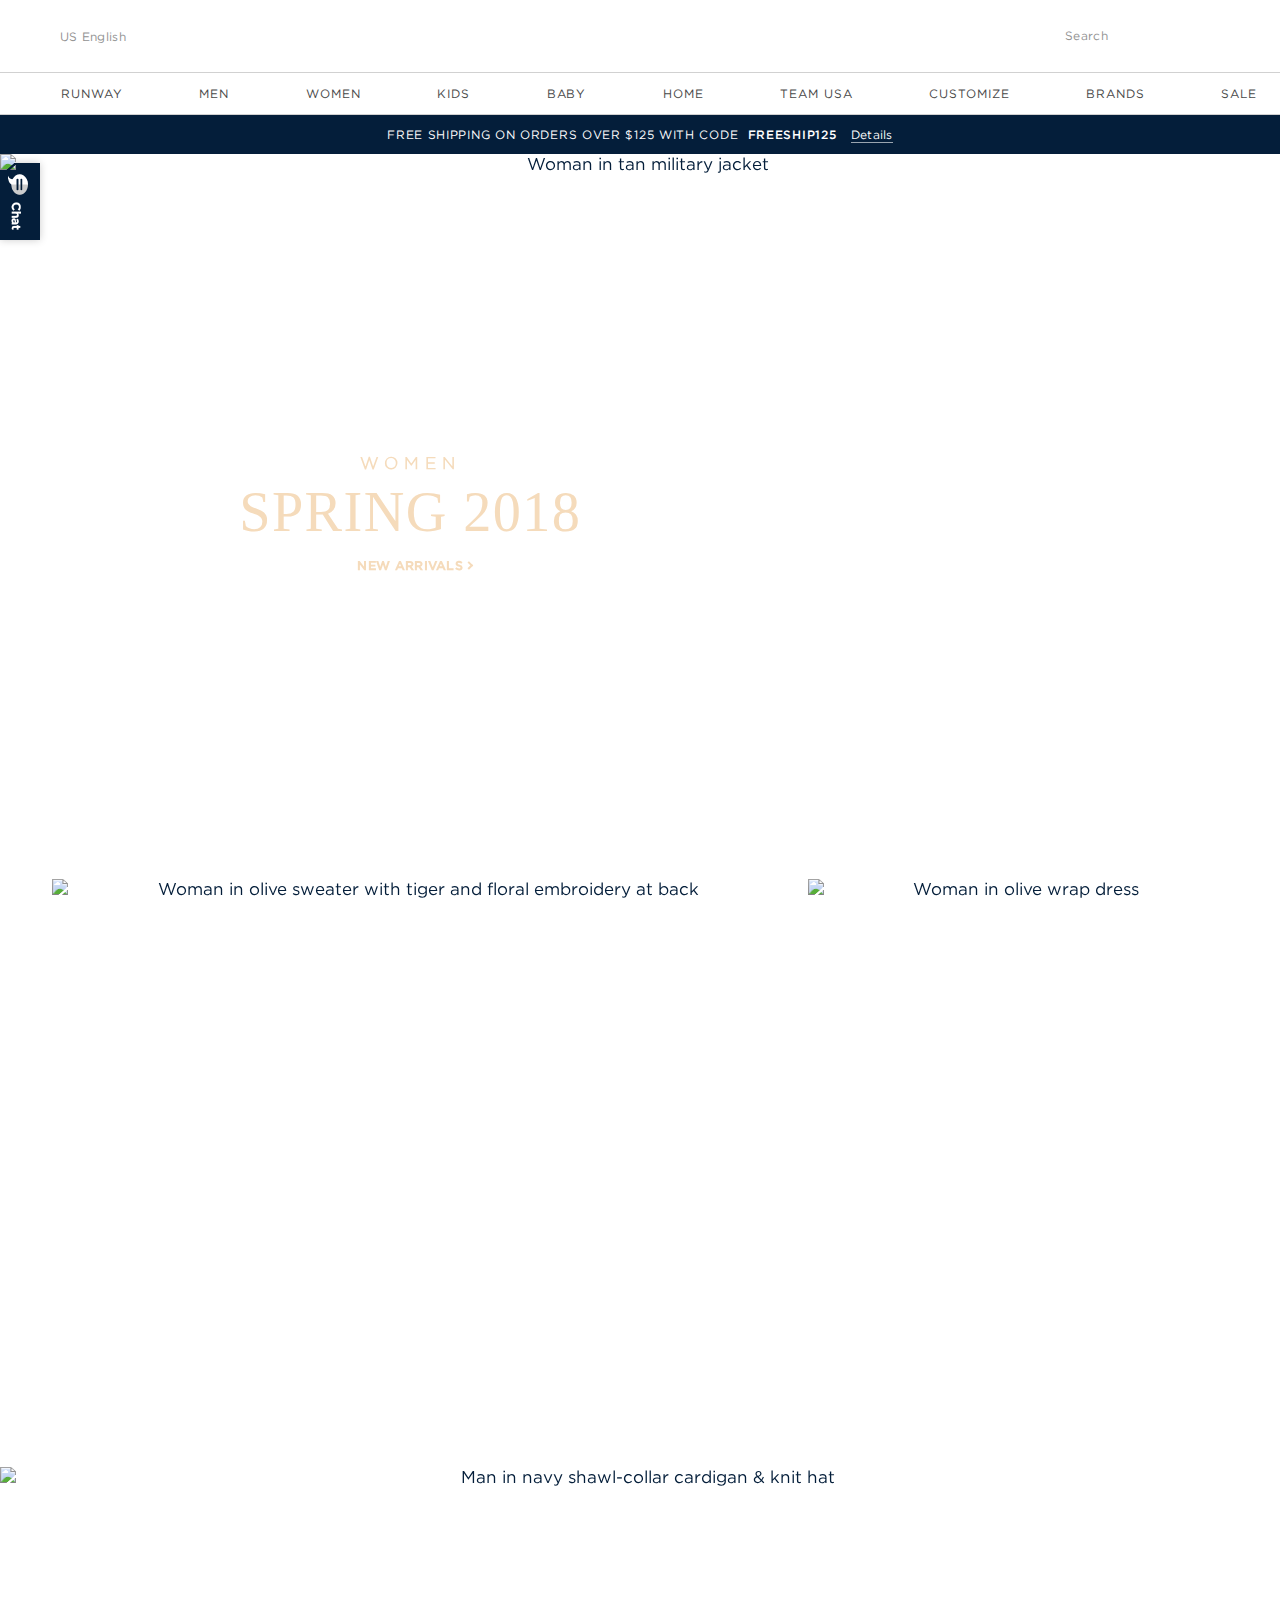
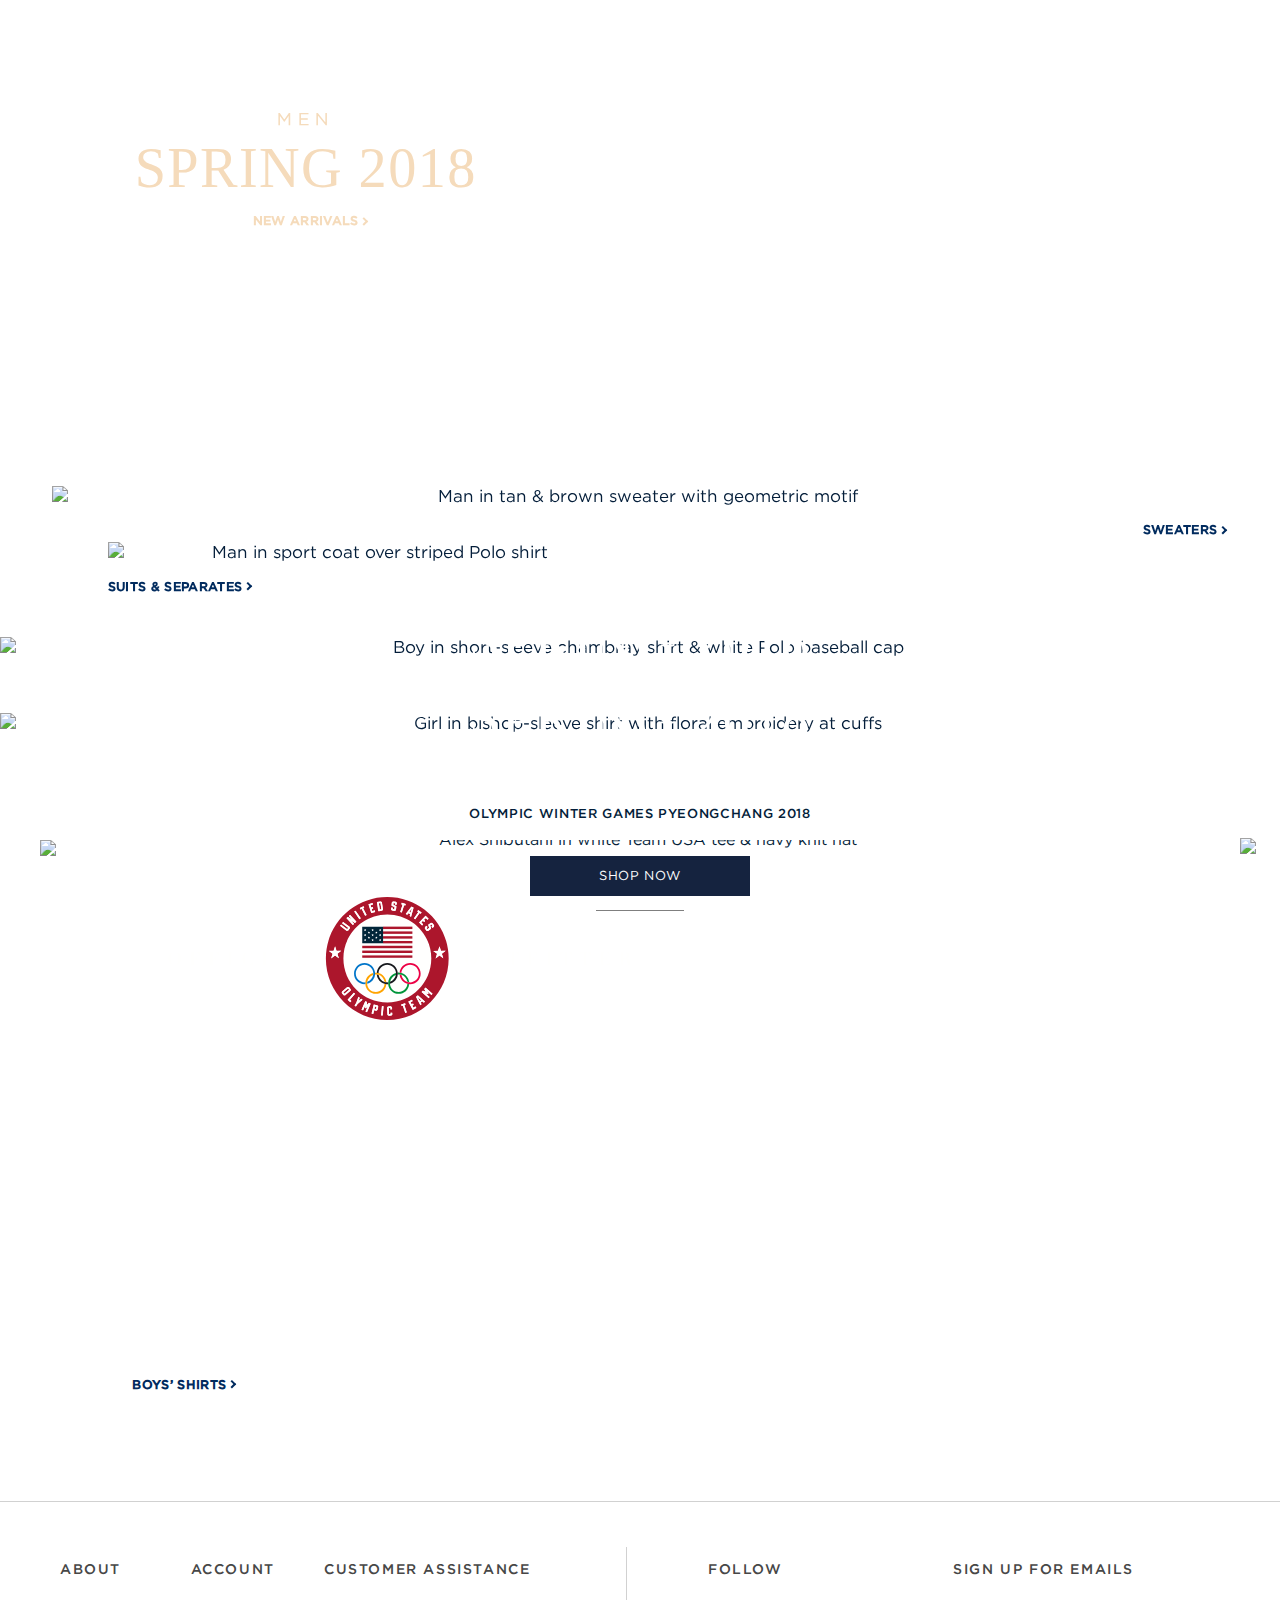
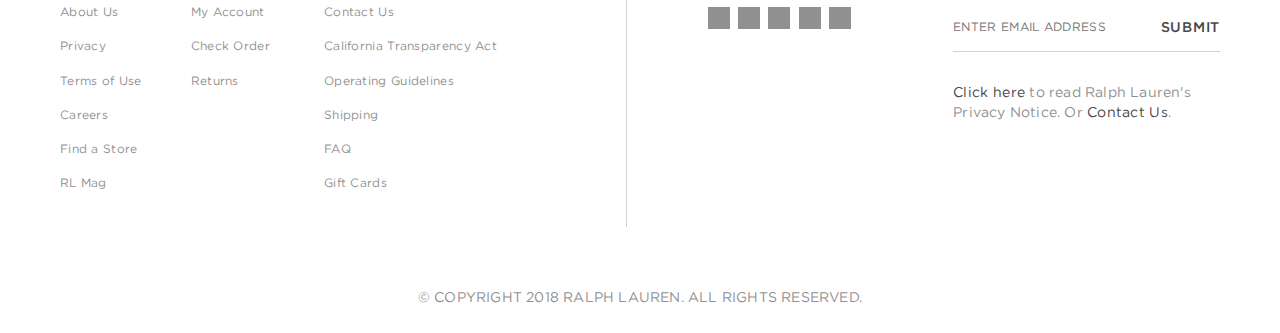
==== commit 1ca3c673: "changing file references" ====
--- a/index.html
+++ b/index.html
@@ -5,7 +5,7 @@
 <meta http-equiv="x-ua-compatible" content="ie=edge">
 <meta name="viewport" content="width=device-width, initial-scale=1, maximum-scale=1, user-scalable=0">
 <meta name="format-detection" content="telephone=no">
-<link rel="dns-prefetch" href="https://ad.monetate.net/"><link rel="dns-prefetch" href="https://sb.monetate.net/"><script src="./RL_Site_files/bat.js" async=""></script><script type="text/javascript" async="" src="./RL_Site_files/saved_resource"></script><script async="" src="./RL_Site_files/obtp.js" type="text/javascript"></script><script async="" src="./RL_Site_files/core.js"></script><script async="" src="https://connect.facebook.net/en_US/fbevents.js"></script><script type="text/javascript" src="./RL_Site_files/custom.js" charset="utf-8" async=""></script><script src="./RL_Site_files/webfont.js" type="text/javascript" async=""></script><script type="text/javascript" async="" src="./RL_Site_files/111452.ct.js"></script><script type="text/javascript" async="" src="./RL_Site_files/ec.js"></script><script src="./RL_Site_files/satelliteLib-830957c57bbbd25011a15ca0f7b6f6ca41e7bbf6.js"></script><script type="text/javascript" src="./RL_Site_files/collect.js"> </script><script src="./RL_Site_files/analytics.js"></script><!-- START Rakuten Marketing Tracking -->
+<link rel="dns-prefetch" href="https://ad.monetate.net/"><link rel="dns-prefetch" href="https://sb.monetate.net/"><script src="RL_Site_files/bat.js" async=""></script><script type="text/javascript" async="" src="RL_Site_files/saved_resource"></script><script async="" src="RL_Site_files/obtp.js" type="text/javascript"></script><script async="" src="RL_Site_files/core.js"></script><script async="" src="https://connect.facebook.net/en_US/fbevents.js"></script><script type="text/javascript" src="RL_Site_files/custom.js" charset="utf-8" async=""></script><script src="RL_Site_files/webfont.js" type="text/javascript" async=""></script><script type="text/javascript" async="" src="RL_Site_files/111452.ct.js"></script><script type="text/javascript" async="" src="RL_Site_files/ec.js"></script><script src="RL_Site_files/satelliteLib-830957c57bbbd25011a15ca0f7b6f6ca41e7bbf6.js"></script><script type="text/javascript" src="RL_Site_files/collect.js"> </script><script src="RL_Site_files/analytics.js"></script><!-- START Rakuten Marketing Tracking -->
 <script type="text/javascript">
 	(function (url) {
 			/*Tracking Bootstrap
@@ -17,9 +17,9 @@
 				DataLayer.events = {};
 			}
 			DataLayer.events.SiteSection = "1";
-					
-		var loc, ct = document.createElement("script"); 
-		ct.type = "text/javascript"; 
+
+		var loc, ct = document.createElement("script");
+		ct.type = "text/javascript";
 		ct.async = true;
 		ct.src = url;
 		loc = document.getElementsByTagName('script')[0];
@@ -51,13 +51,13 @@
 </script>
 <title>Ralph Lauren: Designer Men's, Women's, Children's, &amp; Baby Clothing</title>
 <script type="text/javascript">var monetateT = new Date().getTime();</script>
-<script type="text/javascript" src="./RL_Site_files/entry.js"></script>
+<script type="text/javascript" src="RL_Site_files/entry.js"></script>
 <script type="text/javascript">
 	/*
 	*	Global Monetate array for tracking
 	*/
 	window.monetateQ = window.monetateQ || [];
-	
+
 	/*
 	*	Temporary storage for data: cartrows, breadcrumbs, products on the plp/clp/search pages
 	*/
@@ -67,11 +67,11 @@
 <link href="https://www.ralphlauren.com/on/demandware.static/Sites-RalphLauren_US-Site/-/default/dw047bb2cb/images/favicon_rl.ico" rel="shortcut icon">
 <meta name="description" content=" Ralph Lauren offers luxury and designer men&#39;s and women&#39;s clothing, kids&#39; clothing, and baby clothes. Enjoy free shipping on orders over $125. Ralph Lauren">
 <meta name="keywords" content="  Ralph Lauren">
-<link rel="stylesheet" type="text/css" href="./RL_Site_files/address-3.50.css">
-<script type="text/javascript" src="./RL_Site_files/address-3.50.js"></script>
-<link href="./RL_Site_files/fonts.css" rel="stylesheet">
-<link href="./RL_Site_files/font-awesome.min.css" rel="stylesheet">
-<link href="./RL_Site_files/toastr.min.css" rel="stylesheet">
+<link rel="stylesheet" type="text/css" href="RL_Site_files/address-3.50.css">
+<script type="text/javascript" src="RL_Site_files/address-3.50.js"></script>
+<link href="RL_Site_files/fonts.css" rel="stylesheet">
+<link href="RL_Site_files/font-awesome.min.css" rel="stylesheet">
+<link href="RL_Site_files/toastr.min.css" rel="stylesheet">
 <!--[if lt IE 9]>
 <script src="/on/demandware.static/Sites-RalphLauren_US-Site/-/default/v1519300812576/js/lib/html5.js"></script>
 <![endif]-->
@@ -139,8 +139,8 @@
 // -->
 </script>
 
-<link href="./RL_Site_files/jquery-ui.min.css" type="text/css" rel="stylesheet">
-<link rel="stylesheet" href="./RL_Site_files/style.css" type="text/css">
+<link href="RL_Site_files/jquery-ui.min.css" type="text/css" rel="stylesheet">
+<link rel="stylesheet" href="RL_Site_files/style.css" type="text/css">
 <!--[if lte IE 8]>
 <script src="//cdnjs.cloudflare.com/ajax/libs/respond.js/1.4.2/respond.js" type="text/javascript"></script>
 <script src="https://cdn.rawgit.com/chuckcarpenter/REM-unit-polyfill/master/js/rem.min.js" type="text/javascript"></script>
@@ -173,11 +173,11 @@
 });
 }
 </script>
-<link rel="stylesheet" href="./RL_Site_files/rl-content.css" type="text/css">
-<link rel="stylesheet" href="./RL_Site_files/creativefonts.css" type="text/css">
-<link rel="stylesheet" href="./RL_Site_files/slick.css" type="text/css">
-<link rel="stylesheet" href="./RL_Site_files/rl-content.css" type="text/css"><link rel="stylesheet" href="./RL_Site_files/css" media="all">
-<script type="text/javascript" src="./RL_Site_files/403839762-0" charset="utf-8" async=""></script><script src="./RL_Site_files/satellite-59cd34d564746d30ef00340f.js"></script><script src="./RL_Site_files/satellite-59c0164564746d0c1900a362.js"></script><script src="./RL_Site_files/satellite-59b9412b64746d5171008ac0.js"></script><script src="./RL_Site_files/satellite-59e4c92164746d73a50007a4.js"></script><script src="./RL_Site_files/satellite-59d1954a64746d6e37019004.js"></script><script src="./RL_Site_files/satellite-59db948764746d56a20038ec.js"></script><script src="./RL_Site_files/satellite-59c0242564746d51530041de.js"></script><script src="./RL_Site_files/satellite-59c271a564746d08f200fe7b.js"></script><script src="./RL_Site_files/satellite-59e5ddd064746d35d800099d.js"></script><script src="./RL_Site_files/satellite-59c26eae64746d217a010ceb.js"></script><script src="./RL_Site_files/s-code-contents-017b7013b52ab2db9af37806691c2474c4c20dfc.js"></script><script src="./RL_Site_files/gateway.min.js" type="text/javascript" async="true" data-vendor="fs" data-role="gateway"></script><script type="text/javascript" charset="utf-8" async="" data-requirecontext="_" data-requiremodule="//gateway.foresee.com/code/19.5.1/fs.utils.js" src="./RL_Site_files/fs.utils.js"></script><script type="text/javascript" charset="utf-8" async="" data-requirecontext="_" data-requiremodule="//gateway.foresee.com/code/19.5.1/fs.trigger.js" src="./RL_Site_files/fs.trigger.js"></script></head>
+<link rel="stylesheet" href="RL_Site_files/rl-content.css" type="text/css">
+<link rel="stylesheet" href="RL_Site_files/creativefonts.css" type="text/css">
+<link rel="stylesheet" href="RL_Site_files/slick.css" type="text/css">
+<link rel="stylesheet" href="RL_Site_files/rl-content.css" type="text/css"><link rel="stylesheet" href="RL_Site_files/css" media="all">
+<script type="text/javascript" src="RL_Site_files/403839762-0" charset="utf-8" async=""></script><script src="RL_Site_files/satellite-59cd34d564746d30ef00340f.js"></script><script src="RL_Site_files/satellite-59c0164564746d0c1900a362.js"></script><script src="RL_Site_files/satellite-59b9412b64746d5171008ac0.js"></script><script src="RL_Site_files/satellite-59e4c92164746d73a50007a4.js"></script><script src="RL_Site_files/satellite-59d1954a64746d6e37019004.js"></script><script src="RL_Site_files/satellite-59db948764746d56a20038ec.js"></script><script src="RL_Site_files/satellite-59c0242564746d51530041de.js"></script><script src="RL_Site_files/satellite-59c271a564746d08f200fe7b.js"></script><script src="RL_Site_files/satellite-59e5ddd064746d35d800099d.js"></script><script src="RL_Site_files/satellite-59c26eae64746d217a010ceb.js"></script><script src="RL_Site_files/s-code-contents-017b7013b52ab2db9af37806691c2474c4c20dfc.js"></script><script src="RL_Site_files/gateway.min.js" type="text/javascript" async="true" data-vendor="fs" data-role="gateway"></script><script type="text/javascript" charset="utf-8" async="" data-requirecontext="_" data-requiremodule="//gateway.foresee.com/code/19.5.1/fs.utils.js" src="RL_Site_files/fs.utils.js"></script><script type="text/javascript" charset="utf-8" async="" data-requirecontext="_" data-requiremodule="//gateway.foresee.com/code/19.5.1/fs.trigger.js" src="RL_Site_files/fs.trigger.js"></script></head>
 <body>
 <div id="wrapper" class="pt_storefront">
 
@@ -333,7 +333,7 @@
 </div>
 </div>
 </div>
-</div> 
+</div>
 </div>
 <div class="stores desktop-only">
 <a href="https://www.ralphlauren.com/stores" title="Locate Stores">
@@ -522,13 +522,13 @@
 </div>
 </li>
 </ul>
-<div class="banner"><link rel="stylesheet" type="text/css" href="./RL_Site_files/flyoutImage_171010.css">
+<div class="banner"><link rel="stylesheet" type="text/css" href="RL_Site_files/flyoutImage_171010.css">
 
 <div class="flyout-nav-banner">
 <a href="https://www.ralphlauren.com/brands-ralph-lauren-collection-women">
 <div class="flyout-nav-banner-rl-background">
 <picture class="rl-picture">
-<img alt="Spring 2018 Collection" class="opt2 rl-comp rl-comp-ImageInterchange rl-image" src="./RL_Site_files/02122018_RUNWAY_flyout.jpg" title="">
+<img alt="Spring 2018 Collection" class="opt2 rl-comp rl-comp-ImageInterchange rl-image" src="RL_Site_files/02122018_RUNWAY_flyout.jpg" title="">
 </picture>
 </div>
 <div class="flyout-nav-banner-rl-foreground">
@@ -918,7 +918,7 @@
 <div class="banner">
 <div class="flyout-nav-banner">
 <a href="https://www.ralphlauren.com/men-clothing-shop-new-arrivals-cg">
-</a><div class="flyout-nav-banner-rl-background"><a href="https://www.ralphlauren.com/men-clothing-shop-new-arrivals-cg"><picture class="rl-picture"> <img alt="Men&#39;s Spring 2018. Shop Now" class="opt2 rl-comp rl-comp-ImageInterchange rl-image" src="./RL_Site_files/02072018_MEN_spring18_flyout.jpg" title=""> </picture> </a></div>
+</a><div class="flyout-nav-banner-rl-background"><a href="https://www.ralphlauren.com/men-clothing-shop-new-arrivals-cg"><picture class="rl-picture"> <img alt="Men&#39;s Spring 2018. Shop Now" class="opt2 rl-comp rl-comp-ImageInterchange rl-image" src="RL_Site_files/02072018_MEN_spring18_flyout.jpg" title=""> </picture> </a></div>
 </div></div>
 </div>
 </div>
@@ -1268,11 +1268,11 @@
 </div>
 </li>
 </ul>
-<div class="banner"><link rel="stylesheet" type="text/css" href="./RL_Site_files/flyoutImage_171010.css">
+<div class="banner"><link rel="stylesheet" type="text/css" href="RL_Site_files/flyoutImage_171010.css">
 
 <div class="flyout-nav-banner">
 <a href="https://www.ralphlauren.com/women-clothing-shop-new-arrivals">
-</a><div class="flyout-nav-banner-rl-background"><a href="https://www.ralphlauren.com/women-clothing-shop-new-arrivals"><picture class="rl-picture"> <img alt="Women&#39;s Spring 2018. Shop Now" class="opt2 rl-comp rl-comp-ImageInterchange rl-image" src="./RL_Site_files/02072018_WOMEN_spring18_flyout.jpg" title=""> </picture> </a></div>
+</a><div class="flyout-nav-banner-rl-background"><a href="https://www.ralphlauren.com/women-clothing-shop-new-arrivals"><picture class="rl-picture"> <img alt="Women&#39;s Spring 2018. Shop Now" class="opt2 rl-comp rl-comp-ImageInterchange rl-image" src="RL_Site_files/02072018_WOMEN_spring18_flyout.jpg" title=""> </picture> </a></div>
 </div></div>
 </div>
 </div>
@@ -1632,11 +1632,11 @@
 </div>
 </li>
 </ul>
-<div class="banner"><link rel="stylesheet" type="text/css" href="./RL_Site_files/flyoutImage_171010.css">
+<div class="banner"><link rel="stylesheet" type="text/css" href="RL_Site_files/flyoutImage_171010.css">
 
 <div class="flyout-nav-banner">
 <a href="https://www.ralphlauren.com/kids-girls-new-arrivals">
-</a><div class="flyout-nav-banner-rl-background"><a href="https://www.ralphlauren.com/kids-girls-new-arrivals"><picture class="rl-picture"> <img alt="Kids&#39; Spring 2018. Shop Now" class="opt2 rl-comp rl-comp-ImageInterchange rl-image" src="./RL_Site_files/02072018_KIDS_spring18_flyout.jpg" title=""> </picture> </a></div>
+</a><div class="flyout-nav-banner-rl-background"><a href="https://www.ralphlauren.com/kids-girls-new-arrivals"><picture class="rl-picture"> <img alt="Kids&#39; Spring 2018. Shop Now" class="opt2 rl-comp rl-comp-ImageInterchange rl-image" src="RL_Site_files/02072018_KIDS_spring18_flyout.jpg" title=""> </picture> </a></div>
 </div></div>
 </div>
 </div>
@@ -1911,11 +1911,11 @@
 </div>
 </li>
 </ul>
-<div class="banner"><link rel="stylesheet" type="text/css" href="./RL_Site_files/flyoutImage_171010.css">
+<div class="banner"><link rel="stylesheet" type="text/css" href="RL_Site_files/flyoutImage_171010.css">
 
 <div class="flyout-nav-banner">
 <a href="https://www.ralphlauren.com/baby-boy-new-arrivals-cg">
-</a><div class="flyout-nav-banner-rl-background"><a href="https://www.ralphlauren.com/baby-boy-new-arrivals-cg"><picture class="rl-picture"> <img alt="Baby Spring 2018. Shop Now" class="opt2 rl-comp rl-comp-ImageInterchange rl-image" src="./RL_Site_files/02072018_BABY_spring18_flyout.jpg" title=""> </picture> </a></div>
+</a><div class="flyout-nav-banner-rl-background"><a href="https://www.ralphlauren.com/baby-boy-new-arrivals-cg"><picture class="rl-picture"> <img alt="Baby Spring 2018. Shop Now" class="opt2 rl-comp rl-comp-ImageInterchange rl-image" src="RL_Site_files/02072018_BABY_spring18_flyout.jpg" title=""> </picture> </a></div>
 </div></div>
 </div>
 </div>
@@ -2195,11 +2195,11 @@
 </div>
 </li>
 </ul>
-<div class="banner"><link rel="stylesheet" type="text/css" href="./RL_Site_files/flyoutImage_171010.css">
+<div class="banner"><link rel="stylesheet" type="text/css" href="RL_Site_files/flyoutImage_171010.css">
 
 <div class="flyout-nav-banner">
 <a href="https://www.ralphlauren.com/home-new-arrivals-cg">
-</a><div class="flyout-nav-banner-rl-background"><a href="https://www.ralphlauren.com/home-new-arrivals-cg"><picture class="rl-picture"> <img alt="Home Spring 2018. Shop Now" class="opt2 rl-comp rl-comp-ImageInterchange rl-image" src="./RL_Site_files/02072018_HOME_spring18_flyout.jpg" title=""> </picture> </a></div>
+</a><div class="flyout-nav-banner-rl-background"><a href="https://www.ralphlauren.com/home-new-arrivals-cg"><picture class="rl-picture"> <img alt="Home Spring 2018. Shop Now" class="opt2 rl-comp rl-comp-ImageInterchange rl-image" src="RL_Site_files/02072018_HOME_spring18_flyout.jpg" title=""> </picture> </a></div>
 </div></div>
 </div>
 </div>
@@ -2337,7 +2337,7 @@
 <div class="banner">
 <div class="flyout-nav-banner">
 <a href="http://www.rlmag.com/us/en/magazine/ralph-lauren-pyeongchang-2018-olympic-athletes">
-</a><div class="flyout-nav-banner-rl-background"><a href="http://www.rlmag.com/us/en/magazine/ralph-lauren-pyeongchang-2018-olympic-athletes"><picture class="rl-picture"> <img alt="Meet Our Athletes. Learn More" class="opt2 rl-comp rl-comp-ImageInterchange rl-image" src="./RL_Site_files/01262018_team_usa_flyout.jpg" title=""> </picture> </a></div>
+</a><div class="flyout-nav-banner-rl-background"><a href="http://www.rlmag.com/us/en/magazine/ralph-lauren-pyeongchang-2018-olympic-athletes"><picture class="rl-picture"> <img alt="Meet Our Athletes. Learn More" class="opt2 rl-comp rl-comp-ImageInterchange rl-image" src="RL_Site_files/01262018_team_usa_flyout.jpg" title=""> </picture> </a></div>
 </div></div>
 </div>
 </div>
@@ -2540,7 +2540,7 @@
 <div class="banner">
 <div class="flyout-nav-banner">
 <a href="https://www.ralphlauren.com/men-accessories-hats-scarves-gloves/team-usa-custom-hat/437482.html">
-</a><div class="flyout-nav-banner-rl-background"><a href="https://www.ralphlauren.com/men-accessories-hats-scarves-gloves/team-usa-custom-hat/437482.html"><picture class="rl-picture"> <img alt="Create Your Own. The Team USA Hat: Choose a colorway and custom text, and we&#39;ll knit it just for you. Shop Now" class="opt2 rl-comp rl-comp-ImageInterchange rl-image" src="./RL_Site_files/01272018_customize_flyout.jpg" title=""> </picture> </a></div>
+</a><div class="flyout-nav-banner-rl-background"><a href="https://www.ralphlauren.com/men-accessories-hats-scarves-gloves/team-usa-custom-hat/437482.html"><picture class="rl-picture"> <img alt="Create Your Own. The Team USA Hat: Choose a colorway and custom text, and we&#39;ll knit it just for you. Shop Now" class="opt2 rl-comp rl-comp-ImageInterchange rl-image" src="RL_Site_files/01272018_customize_flyout.jpg" title=""> </picture> </a></div>
 </div></div>
 </div>
 </div>
@@ -2755,13 +2755,13 @@
 </div>
 </li>
 </ul>
-<div class="banner"><link rel="stylesheet" type="text/css" href="./RL_Site_files/flyoutImage_171010.css">
+<div class="banner"><link rel="stylesheet" type="text/css" href="RL_Site_files/flyoutImage_171010.css">
 
 <div class="flyout-nav-banner">
 <a href="https://www.ralphlauren.com/runway-spring-feb2018-shop">
 <div class="flyout-nav-banner-rl-background">
 <picture class="rl-picture">
-<img alt="Charming sophistication and personal style for the modern woman" class="opt2 rl-comp rl-comp-ImageInterchange rl-image" src="./RL_Site_files/02122018_RUNWAY_flyout.jpg" title="">
+<img alt="Charming sophistication and personal style for the modern woman" class="opt2 rl-comp rl-comp-ImageInterchange rl-image" src="RL_Site_files/02122018_RUNWAY_flyout.jpg" title="">
 </picture>
 </div>
 <div class="flyout-nav-banner-rl-foreground">
@@ -3015,7 +3015,7 @@
 <div class="banner">
 <div class="flyout-nav-banner">
 <a href="https://www.ralphlauren.com/sale">
-</a><div class="flyout-nav-banner-rl-background"><a href="https://www.ralphlauren.com/sale"><picture class="rl-picture"> <img alt="Sale: Up to 60% Off. Shop Now" class="opt2 rl-comp rl-comp-ImageInterchange rl-image" src="./RL_Site_files/01292018_generic_sale_flyout.jpg" title=""> </picture> </a></div>
+</a><div class="flyout-nav-banner-rl-background"><a href="https://www.ralphlauren.com/sale"><picture class="rl-picture"> <img alt="Sale: Up to 60% Off. Shop Now" class="opt2 rl-comp rl-comp-ImageInterchange rl-image" src="RL_Site_files/01292018_generic_sale_flyout.jpg" title=""> </picture> </a></div>
 </div></div>
 </div>
 </div>
@@ -3030,7 +3030,7 @@
 <span></span>
 </div>
 </div>
-</div> 
+</div>
 </div>
 <div class="stores">
 <a href="https://www.ralphlauren.com/stores" title="Locate Stores"><span></span>Stores</a>
@@ -3095,7 +3095,7 @@
 <div class="tooltip-content" data-layout="small">
 <div class="content-asset">
 <p style="font-size: 10px">This offer is for Standard shipping for a limited time and is valid for use at RalphLauren.com only. Regular charges will apply to all other shipping methods, and additional Standard shipping surcharges apply to lighting and rug purchases. Amounts donated to the Pink Pony Fund do not count toward the threshold amount. Applicable sales tax will be added to each order. This offer has no cash value. This offer is not applicable to purchases being shipped internationally. There is a maximum of three promotional codes per order. Previous purchases are not eligible for adjustments. For customer assistance, please call 888-475-7674.</p>
-</div> 
+</div>
 </div>
 </a>
 </div>
@@ -3118,10 +3118,10 @@
 <div class="home-page-slot2">
 
 
-<link rel="stylesheet" type="text/css" href="./RL_Site_files/creativefonts.css">
-<link rel="stylesheet" type="text/css" href="./RL_Site_files/rl-content(1).css">
-<link rel="stylesheet" type="text/css" href="./RL_Site_files/slick(1).css">
-<link rel="stylesheet" type="text/css" href="./RL_Site_files/rlc-creative.css">
+<link rel="stylesheet" type="text/css" href="RL_Site_files/creativefonts.css">
+<link rel="stylesheet" type="text/css" href="RL_Site_files/rl-content(1).css">
+<link rel="stylesheet" type="text/css" href="RL_Site_files/slick(1).css">
+<link rel="stylesheet" type="text/css" href="RL_Site_files/rlc-creative.css">
 <script>
 	var olympicSliderOrder = [0,1,2]; // 0 = men, 1 = women, 2 = kids
 	var olympicABPrefix = 'en_US_HP_Slot_7'; // AB prefix up to the slot number of the olympics slider
@@ -3607,7 +3607,7 @@
 <picture class="rl-picture" tabindex="0">
 <source class="rl-image-src-desktop" media="(min-width: 768px)" srcset="https://www.ralphlauren.com/on/demandware.static/-/Sites-RalphLauren_US-Library/default/dw842b6474/images/homepage/20180207/desktop/20180207_hp_c01_hero_na.jpg">
 <source class="rl-image-src-mobile" media="(max-width: 767px)" srcset="https://www.ralphlauren.com/on/demandware.static/-/Sites-RalphLauren_US-Library/default/dwcc04f407/images/homepage/20180207/mobile/20180207_hp_m_c01_hero_na.jpg">
-<img alt="Woman in tan military jacket" class="rl-image" src="./RL_Site_files/20180207_hp_c01_hero_na.jpg">
+<img alt="Woman in tan military jacket" class="rl-image" src="RL_Site_files/20180207_hp_c01_hero_na.jpg">
 </picture>
 </div>
 <div class="wl-layer copy-layer rl-desktop-pos-center-left">
@@ -3626,7 +3626,7 @@
 <picture class="rl-picture" tabindex="0">
 <source class="rl-image-src-desktop" media="(min-width: 768px)" srcset="https://www.ralphlauren.com/on/demandware.static/-/Sites-RalphLauren_US-Library/default/dwadbf40a0/images/homepage/20180207/desktop/20180207_hp_c02_background_na.png">
 <source class="rl-image-src-mobile" media="(max-width: 767px)" srcset="https://www.ralphlauren.com/on/demandware.static/-/Sites-RalphLauren_US-Library/default/dw4ea5a19a/images/homepage/20180207/mobile/20180207_hp_m_c03_background_na.png">
-<img alt="" class="rl-image" src="./RL_Site_files/20180207_hp_c02_background_na.png">
+<img alt="" class="rl-image" src="RL_Site_files/20180207_hp_c02_background_na.png">
 </picture>
 </div>
 <div class="wl-layer bucket-group-layer">
@@ -3635,7 +3635,7 @@
 <picture class="rl-picture" tabindex="0">
 <source class="rl-image-src-desktop" media="(min-width: 768px)" srcset="https://www.ralphlauren.com/on/demandware.static/-/Sites-RalphLauren_US-Library/default/dw7fb63b22/images/homepage/20180207/desktop/20180207_hp_c02a_banner_na.jpg">
 <source class="rl-image-src-mobile" media="(max-width: 767px)" srcset="https://www.ralphlauren.com/on/demandware.static/-/Sites-RalphLauren_US-Library/default/dwc0a46da3/images/homepage/20180207/mobile/20180207_hp_m_c02_banner_na.jpg">
-<img alt="Woman in olive sweater with tiger and floral embroidery at back" class="rl-image" src="./RL_Site_files/20180207_hp_c02a_banner_na.jpg">
+<img alt="Woman in olive sweater with tiger and floral embroidery at back" class="rl-image" src="RL_Site_files/20180207_hp_c02a_banner_na.jpg">
 </picture>
 </div>
 <div class="wl-layer copy-layer">
@@ -3651,7 +3651,7 @@
 <picture class="rl-picture" tabindex="0">
 <source class="rl-image-src-desktop" media="(min-width: 768px)" srcset="https://www.ralphlauren.com/on/demandware.static/-/Sites-RalphLauren_US-Library/default/dwaf616e1d/images/homepage/20180207/desktop/20180207_hp_c02b_banner_na.jpg">
 <source class="rl-image-src-mobile" media="(max-width: 767px)" srcset="https://www.ralphlauren.com/on/demandware.static/-/Sites-RalphLauren_US-Library/default/dwdbf36658/images/homepage/20180207/mobile/20180207_hp_m_c03_banner_na.jpg">
-<img alt="Woman in olive wrap dress" class="rl-image" src="./RL_Site_files/20180207_hp_c02b_banner_na.jpg">
+<img alt="Woman in olive wrap dress" class="rl-image" src="RL_Site_files/20180207_hp_c02b_banner_na.jpg">
 </picture>
 </div>
 <div class="wl-layer copy-layer">
@@ -3671,7 +3671,7 @@
 <picture class="rl-picture" tabindex="0">
 <source class="rl-image-src-desktop" media="(min-width: 768px)" srcset="https://www.ralphlauren.com/on/demandware.static/-/Sites-RalphLauren_US-Library/default/dw001b9cac/images/homepage/20180207/desktop/20180207_hp_c03_banner_na.jpg">
 <source class="rl-image-src-mobile" media="(max-width: 767px)" srcset="https://www.ralphlauren.com/on/demandware.static/-/Sites-RalphLauren_US-Library/default/dwd958dc2d/images/homepage/20180207/mobile/20180207_hp_m_c04_banner_na.jpg">
-<img alt="Man in navy shawl-collar cardigan &amp; knit hat" class="rl-image" src="./RL_Site_files/20180207_hp_c03_banner_na.jpg">
+<img alt="Man in navy shawl-collar cardigan &amp; knit hat" class="rl-image" src="RL_Site_files/20180207_hp_c03_banner_na.jpg">
 </picture>
 </div>
 <div class="wl-layer copy-layer rl-desktop-pos-center-left">
@@ -3692,7 +3692,7 @@
 <picture class="rl-picture" tabindex="0">
 <source class="rl-image-src-desktop" media="(min-width: 768px)" srcset="https://www.ralphlauren.com/on/demandware.static/-/Sites-RalphLauren_US-Library/default/dw95eca3e9/images/homepage/20180207/desktop/20180207_hp_c04_banner_na.png">
 <source class="rl-image-src-mobile" media="(max-width: 767px)" srcset="https://www.ralphlauren.com/on/demandware.static/-/Sites-RalphLauren_US-Library/default/dw2866871c/images/homepage/20180207/mobile/20180207_hp_m_c05_banner_na.jpg">
-<img alt="Man in sport coat over striped Polo shirt" class="rl-image" src="./RL_Site_files/20180207_hp_c04_banner_na.png">
+<img alt="Man in sport coat over striped Polo shirt" class="rl-image" src="RL_Site_files/20180207_hp_c04_banner_na.png">
 </picture>
 </div>
 <div class="wl-layer copy-layer">
@@ -3708,7 +3708,7 @@
 <picture class="rl-picture" tabindex="0">
 <source class="rl-image-src-desktop" media="(min-width: 768px)" srcset="https://www.ralphlauren.com/on/demandware.static/-/Sites-RalphLauren_US-Library/default/dwf6684cd2/images/homepage/20180207/desktop/20180207_hp_c04b_banner_na.jpg">
 <source class="rl-image-src-mobile" media="(max-width: 767px)" srcset="https://www.ralphlauren.com/on/demandware.static/-/Sites-RalphLauren_US-Library/default/dw4f53253f/images/homepage/20180207/mobile/20180207_hp_m_c06_banner_na.jpg">
-<img alt="Man in tan &amp; brown sweater with geometric motif" class="rl-image" src="./RL_Site_files/20180207_hp_c04b_banner_na.jpg">
+<img alt="Man in tan &amp; brown sweater with geometric motif" class="rl-image" src="RL_Site_files/20180207_hp_c04b_banner_na.jpg">
 </picture>
 </div>
 <div class="wl-layer copy-layer">
@@ -3728,7 +3728,7 @@
 <picture class="rl-picture" tabindex="0">
 <source class="rl-image-src-desktop" media="(min-width: 768px)" srcset="https://www.ralphlauren.com/on/demandware.static/-/Sites-RalphLauren_US-Library/default/dwc711c054/images/homepage/20180207/desktop/20180207_hp_c05_banner_na.jpg">
 <source class="rl-image-src-mobile" media="(max-width: 767px)" srcset="https://www.ralphlauren.com/on/demandware.static/-/Sites-RalphLauren_US-Library/default/dwf3067440/images/homepage/20180207/mobile/20180207_hp_m_c07_banner_na.jpg">
-<img alt="Boy in short-sleeve chambray shirt &amp; white Polo baseball cap" class="rl-image" src="./RL_Site_files/20180207_hp_c05_banner_na.jpg">
+<img alt="Boy in short-sleeve chambray shirt &amp; white Polo baseball cap" class="rl-image" src="RL_Site_files/20180207_hp_c05_banner_na.jpg">
 </picture>
 </div>
 <div class="wl-layer copy-layer copy-layer1 rl-desktop-pos-center">
@@ -3754,7 +3754,7 @@
 <picture class="rl-picture" tabindex="0">
 <source class="rl-image-src-desktop" media="(min-width: 768px)" srcset="https://www.ralphlauren.com/on/demandware.static/-/Sites-RalphLauren_US-Library/default/dw33f7d859/images/homepage/20180207/desktop/20180207_hp_c06_banner_na.jpg">
 <source class="rl-image-src-mobile" media="(max-width: 767px)" srcset="https://www.ralphlauren.com/on/demandware.static/-/Sites-RalphLauren_US-Library/default/dw553d1165/images/homepage/20180207/mobile/20180207_hp_m_c08_banner_na.jpg">
-<img alt="Girl in bishop-sleeve shirt with floral embroidery at cuffs" class="rl-image" src="./RL_Site_files/20180207_hp_c06_banner_na.jpg">
+<img alt="Girl in bishop-sleeve shirt with floral embroidery at cuffs" class="rl-image" src="RL_Site_files/20180207_hp_c06_banner_na.jpg">
 </picture>
 </div>
 <div class="wl-layer copy-layer copy-layer1 rl-desktop-pos-center">
@@ -3786,9 +3786,9 @@
 
 <section class="rl-grid-wrapper rl-fullwidth">
 <div class="content-asset">
-<link rel="stylesheet" type="text/css" href="./RL_Site_files/rlc-creative(1).css">
-<link rel="stylesheet" type="text/css" href="./RL_Site_files/creativefonts.css">
-<link rel="stylesheet" type="text/css" href="./RL_Site_files/rlc-creative(2).css">
+<link rel="stylesheet" type="text/css" href="RL_Site_files/rlc-creative(1).css">
+<link rel="stylesheet" type="text/css" href="RL_Site_files/creativefonts.css">
+<link rel="stylesheet" type="text/css" href="RL_Site_files/rlc-creative(2).css">
 
 <script>
 	/*
@@ -3798,7 +3798,7 @@
 </script>
 
 
-<link rel="stylesheet" type="text/css" href="./RL_Site_files/flickity.css">
+<link rel="stylesheet" type="text/css" href="RL_Site_files/flickity.css">
 
 <style type="text/css">
 	#rlc-teamusaslider .rlc-slider {
@@ -3960,7 +3960,7 @@
 <header class="rlc-fullwidth rlc-block">
 <h2 class="rlc-sectionsubhd">OLYMPIC WINTER GAMES PYEONGCHANG 2018</h2>
 </header>
-<img class="rlc-image rlc-mobile" src="./RL_Site_files/Olympic_Logo_Desktop.svg" alt="OFFICIAL OUTFITTER">
+<img class="rlc-image rlc-mobile" src="RL_Site_files/Olympic_Logo_Desktop.svg" alt="OFFICIAL OUTFITTER">
 <section class="rlc-fullbleed rlc-fullbleed-bg">
 <div class="rlc-fullwidth">
 <div class="rlc-fullwidth rlc-slider rlc-slider-light rlc-slider-dots-in flickity-enabled is-draggable" style="opacity: 1;" tabindex="0"><div class="flickity-viewport" style="touch-action: pan-y;"><div class="flickity-slider" style="left: 0px; transform: translateX(0%);"><div class="rlc-slide rlc-menslide is-selected" style="position: absolute; left: 0%;">
@@ -3968,10 +3968,10 @@
 <picture class="rlc-picture" tabindex="0">
 <source class="rlc-image-src-desktop" media="(min-width: 768px)" srcset="https://www.ralphlauren.com/on/demandware.static/-/Sites-RalphLauren_US-Library/default/dw74cae473/images/kids/lp/01182018/new/20180118_kidslp_c08b_banner_na.png">
 <source class="rlc-image-src-mobile" media="(max-width: 767px)" srcset="https://www.ralphlauren.com/on/demandware.static/-/Sites-RalphLauren_US-Library/default/dwbbb50704/images/kids/lp/01182018/Mobile/20180118_kidslp_m_c08b_banner_na.jpg">
-<img class="rlc-image" src="./RL_Site_files/20180118_kidslp_c08b_banner_na.png" alt="Alex Shibutani in white Team USA tee &amp; navy knit hat">
+<img class="rlc-image" src="RL_Site_files/20180118_kidslp_c08b_banner_na.png" alt="Alex Shibutani in white Team USA tee &amp; navy knit hat">
 </picture>
 <div class="rlc-textgroup rlc-all-text-center" tabindex="0">
-<img class="rlc-image" src="./RL_Site_files/Olympic_Logo_Desktop.svg" alt="OFFICIAL OUTFITTER">
+<img class="rlc-image" src="RL_Site_files/Olympic_Logo_Desktop.svg" alt="OFFICIAL OUTFITTER">
 <h2 class="rlc-title rlc-all-color-light rlc-mobile-color-dark"><span>LIMITED EDITION</span>THE TEAM USA<span>COLLECTION</span></h2>
 <h3 class="rlc-sub rlc-all-color-light rlc-mobile-color-dark">YOUR PURCHASE HELPS SUPPORT TEAM USA</h3>
 </div>
@@ -3986,10 +3986,10 @@
 <picture class="rlc-picture" tabindex="0">
 <source class="rlc-image-src-desktop" media="(min-width: 768px)" srcset="https://www.ralphlauren.com/on/demandware.static/-/Sites-RalphLauren_US-Library/default/dw2c0eee4c/images/kids/lp/01182018/new/20180118_kidslp_c08c_banner_na.png">
 <source class="rlc-image-src-mobile" media="(max-width: 767px)" srcset="https://www.ralphlauren.com/on/demandware.static/-/Sites-RalphLauren_US-Library/default/dw82da0921/images/kids/lp/01182018/Mobile/20180118_kidslp_m_c08c_banner_na.jpg">
-<img class="rlc-image" src="./RL_Site_files/20180118_kidslp_c08c_banner_na.png" alt="Maia Shibutani in full-zip jacket with Big Pony &amp; Olympics logo">
+<img class="rlc-image" src="RL_Site_files/20180118_kidslp_c08c_banner_na.png" alt="Maia Shibutani in full-zip jacket with Big Pony &amp; Olympics logo">
 </picture>
 <div class="rlc-textgroup rlc-all-text-center" tabindex="0">
-<img class="rlc-image" src="./RL_Site_files/Olympic_Logo_Desktop.svg" alt="OFFICIAL OUTFITTER">
+<img class="rlc-image" src="RL_Site_files/Olympic_Logo_Desktop.svg" alt="OFFICIAL OUTFITTER">
 <h2 class="rlc-title rlc-all-color-light rlc-mobile-color-dark"><span>LIMITED EDITION</span>THE TEAM USA<span>COLLECTION</span></h2>
 <h3 class="rlc-sub rlc-all-color-light rlc-mobile-color-dark">YOUR PURCHASE HELPS SUPPORT TEAM USA</h3>
 </div>
@@ -4004,10 +4004,10 @@
 <picture class="rlc-picture" tabindex="0">
 <source class="rlc-image-src-desktop" media="(min-width: 768px)" srcset="https://www.ralphlauren.com/on/demandware.static/-/Sites-RalphLauren_US-Library/default/dweac34c89/images/kids/lp/01182018/new/20180118_kidslp_c08a_banner_na.png">
 <source class="rlc-image-src-mobile" media="(max-width: 767px)" srcset="https://www.ralphlauren.com/on/demandware.static/-/Sites-RalphLauren_US-Library/default/dwb8c0760f/images/kids/lp/01182018/Mobile/20180118_kidslp_m_c08a_banner_na.jpg">
-<img class="rlc-image" src="./RL_Site_files/20180118_kidslp_c08a_banner_na.png" alt="Graphic of Polo Bear wearing Team USA apparel &amp; holding American flag">
+<img class="rlc-image" src="RL_Site_files/20180118_kidslp_c08a_banner_na.png" alt="Graphic of Polo Bear wearing Team USA apparel &amp; holding American flag">
 </picture>
 <div class="rlc-textgroup rlc-all-text-center" tabindex="0">
-<img class="rlc-image" src="./RL_Site_files/Olympic_Logo_Desktop.svg" alt="OFFICIAL OUTFITTER">
+<img class="rlc-image" src="RL_Site_files/Olympic_Logo_Desktop.svg" alt="OFFICIAL OUTFITTER">
 <h2 class="rlc-title rlc-all-color-light rlc-mobile-color-dark"><span>LIMITED EDITION</span>THE TEAM USA<span>COLLECTION</span></h2>
 <h3 class="rlc-sub rlc-all-color-light rlc-mobile-color-dark">YOUR PURCHASE HELPS SUPPORT TEAM USA</h3>
 </div>
@@ -4086,7 +4086,7 @@
 });
 </script>
 
-</div> 
+</div>
 </section>
 </div>
 <div class="home-page-slot3">
@@ -4139,7 +4139,7 @@
 <li><a href="https://www.ralphlauren.com/stores" title="Find a Store">Find a&nbsp;Store</a></li>
 <li><a href="http://www.rlmag.com/us/en/magazine/" title="RL Mag">RL Mag</a></li>
 </ul>
-</div> 
+</div>
 </div>
 <div class="footer-item">
 <div class="content-asset">
@@ -4149,7 +4149,7 @@
 <li><a href="https://www.ralphlauren.com/orderstatus" title="Check Order">Check Order</a></li>
 <li><a href="https://www.ralphlauren.com/customerservice?cid=cs-return-policy" title="Returns">Returns</a></li>
 </ul>
-</div> 
+</div>
 </div>
 <div class="footer-item">
 <div class="content-asset">
@@ -4163,7 +4163,7 @@
 <li><a href="https://www.ralphlauren.com/customerservice?cid=cs-faqs-general" title="FAQ">FAQ</a></li>
 <li><a href="https://www.ralphlauren.com/gift-card/traditional-gift-card/31162.html">Gift Cards</a></li>
 </ul>
-</div> 
+</div>
 </div>
 <div class="social-links">
 <div class="content-asset">
@@ -4197,22 +4197,22 @@
 
 </div>
 </div>
-</div> 
+</div>
 </div>
 </div>
 <div class="copyright">
 <div class="content-asset">
 <p>© Copyright 2018 Ralph Lauren. All Rights reserved.</p>
-</div> 
+</div>
 </div>
 <script type="text/javascript">
 	if(monetateData.setPageType == "unknown") {
 		monetateData.trackUnknownPage = function() {
 			window.monetateQ.push(["setPageType", monetateData.setPageType]);
-			
+
 			if(monetateData.addCartRows) window.monetateQ.push(["addCartRows", monetateData.addCartRows]);
 			if(monetateData.breadCrumbs) window.monetateQ.push(["addBreadcrumbs", monetateData.breadCrumbs]);
-	
+
 			window.monetateQ.push(["trackData"]);
 		};
 		monetateData.trackUnknownPage();
@@ -4346,7 +4346,7 @@
 <input type="hidden" class="user-data-DWID" value="">
 <input type="hidden" class="user-data-SessionID" value="7SjO6DqSy9wnYHM1Y4HqJQJtdOMmhaxohfE=">
 <!--[if gte IE 9 | !IE]><!-->
-<script src="./RL_Site_files/jquery-2.1.1.min.js" type="text/javascript"></script>
+<script src="RL_Site_files/jquery-2.1.1.min.js" type="text/javascript"></script>
 <!--<![endif]-->
 <!--[if lte IE 8]>
 <script src="/on/demandware.static/Sites-RalphLauren_US-Site/-/default/v1519300812576/lib/jquery/jquery-1.11.1.min.js" type="text/javascript"></script>
@@ -4359,7 +4359,7 @@
 <script src="//cdn.rawgit.com/paulirish/matchMedia.js/master/matchMedia.js" type="text/javascript"></script>
 <script src="//cdn.rawgit.com/paulirish/matchMedia.js/master/matchMedia.addListener.js" type="text/javascript"></script>
 <![endif]-->
-<script src="./RL_Site_files/jquery-ui.min.js" type="text/javascript"></script>
+<script src="RL_Site_files/jquery-ui.min.js" type="text/javascript"></script>
 <script type="text/javascript">
 
 (function(){
@@ -4387,18 +4387,18 @@
 window.User = {"zip":null,"storeId":null};
 }());
 </script>
-<script src="./RL_Site_files/jquery.jcarousel.min.js" type="text/javascript"></script>
-<script src="./RL_Site_files/jquery.validate.min.js" type="text/javascript"></script>
-<script src="./RL_Site_files/jquery.zoom.min.js" type="text/javascript"></script>
-<script src="./RL_Site_files/widgets.min.js" type="text/javascript"></script>
-<script src="./RL_Site_files/jquery.touchswipe.min.js" type="text/javascript"></script>
-<script src="./RL_Site_files/intlTelInput.min.js" type="text/javascript"></script>
-<script src="./RL_Site_files/jquery.hoverIntent.min.js" type="text/javascript"></script>
-<script src="./RL_Site_files/toastr.min.js"></script>
-<script src="./RL_Site_files/app.js" type="text/javascript"></script>
-
-<script type="text/javascript" src="./RL_Site_files/BasicZoomViewer.js"></script>
-<script type="text/javascript" src="./RL_Site_files/MixedMediaViewer.js"></script>
+<script src="RL_Site_files/jquery.jcarousel.min.js" type="text/javascript"></script>
+<script src="RL_Site_files/jquery.validate.min.js" type="text/javascript"></script>
+<script src="RL_Site_files/jquery.zoom.min.js" type="text/javascript"></script>
+<script src="RL_Site_files/widgets.min.js" type="text/javascript"></script>
+<script src="RL_Site_files/jquery.touchswipe.min.js" type="text/javascript"></script>
+<script src="RL_Site_files/intlTelInput.min.js" type="text/javascript"></script>
+<script src="RL_Site_files/jquery.hoverIntent.min.js" type="text/javascript"></script>
+<script src="RL_Site_files/toastr.min.js"></script>
+<script src="RL_Site_files/app.js" type="text/javascript"></script>
+
+<script type="text/javascript" src="RL_Site_files/BasicZoomViewer.js"></script>
+<script type="text/javascript" src="RL_Site_files/MixedMediaViewer.js"></script>
 <script>pageContext = {"title":"Storefront","type":"storefront","ns":"storefront"};</script>
 <script>
 var meta = "Ralph Lauren offers luxury and designer men's and women's clothing, kids' clothing, and baby clothes. Enjoy free shipping on orders over $125.";
@@ -4448,7 +4448,7 @@
 n.push=n;n.loaded=!0;n.version='2.0';n.queue=[];t=b.createElement(e);t.async=!0;
 t.src=v;s=b.getElementsByTagName(e)[0];s.parentNode.insertBefore(t,s)}(window,
 document,'script','//connect.facebook.net/en_US/fbevents.js');
- 
+
 fbq('init', '261327841045559');
 fbq('track', "PageView");
 
@@ -4462,7 +4462,7 @@
 n.push=n;n.loaded=!0;n.version='2.0';n.queue=[];t=b.createElement(e);t.async=!0;
 t.src=v;s=b.getElementsByTagName(e)[0];s.parentNode.insertBefore(t,s)}(window,
 document,'script','//connect.facebook.net/en_US/fbevents.js');
- 
+
 fbq('init', '1465282090468490');
 fbq('track', "PageView");
 
@@ -4471,9 +4471,9 @@
 src="https://www.facebook.com/tr?id=1465282090468490&amp;ev=PageView&amp;noscript=1"
 /&gt;</noscript>
 
-<script src="./RL_Site_files/rl_hp_hero_slider.js"></script>
-<script src="./RL_Site_files/slick.min.js"></script>
-<script src="./RL_Site_files/rl-slider.init.js"></script>
+<script src="RL_Site_files/rl_hp_hero_slider.js"></script>
+<script src="RL_Site_files/slick.min.js"></script>
+<script src="RL_Site_files/rl-slider.init.js"></script>
 </div>
 
 <script type="text/javascript">//<!--
@@ -4492,13 +4492,13 @@
 /* ]]> */
 // -->
 </script>
-<script type="text/javascript" src="./RL_Site_files/dwanalytics-16.9.js" async="async" onload="trackPage()"></script>
-
-<script src="./RL_Site_files/dwac-16.9.js" type="text/javascript" async="async"></script>
-<script src="./RL_Site_files/gretel.min.js" type="text/javascript" async="async"></script>
-
-
-<iframe src="./RL_Site_files/satellite-59f0d0ba64746d346100280e.html" style="display: none;"></iframe><div role="log" aria-live="assertive" aria-relevant="additions" class="ui-helper-hidden-accessible"></div><link rel="stylesheet" type="text/css" href="./RL_Site_files/css(1)"><iframe src="./RL_Site_files/activityi.html" height="1" width="1" border="0" style="display:none"></iframe><iframe src="./RL_Site_files/activityi(1).html" height="1" width="1" border="0" style="display:none"></iframe><iframe src="./RL_Site_files/activityi(2).html" height="1" width="1" border="0" style="display:none"></iframe><div class="cx-widget cx-window-manager cx-theme-dark"><div class="cx-widget cx-side-button-group" data-gcb-service-node="true"><div class="cx-widget cx-webchat-chat-button cx-side-button cx-theme-dark" data-message="ChatButton" data-gcb-service-node="true" data-plugin="cxwebchat" style="">
+<script type="text/javascript" src="RL_Site_files/dwanalytics-16.9.js" async="async" onload="trackPage()"></script>
+
+<script src="RL_Site_files/dwac-16.9.js" type="text/javascript" async="async"></script>
+<script src="RL_Site_files/gretel.min.js" type="text/javascript" async="async"></script>
+
+
+<iframe src="RL_Site_files/satellite-59f0d0ba64746d346100280e.html" style="display: none;"></iframe><div role="log" aria-live="assertive" aria-relevant="additions" class="ui-helper-hidden-accessible"></div><link rel="stylesheet" type="text/css" href="RL_Site_files/css(1)"><iframe src="RL_Site_files/activityi.html" height="1" width="1" border="0" style="display:none"></iframe><iframe src="RL_Site_files/activityi(1).html" height="1" width="1" border="0" style="display:none"></iframe><iframe src="RL_Site_files/activityi(2).html" height="1" width="1" border="0" style="display:none"></iframe><div class="cx-widget cx-window-manager cx-theme-dark"><div class="cx-widget cx-side-button-group" data-gcb-service-node="true"><div class="cx-widget cx-webchat-chat-button cx-side-button cx-theme-dark" data-message="ChatButton" data-gcb-service-node="true" data-plugin="cxwebchat" style="">
 	<span class="cx-icon"><svg version="1.1" xmlns="http://www.w3.org/2000/svg" xmlns:xlink="http://www.w3.org/1999/xlink" xml:space="preserve" viewBox="0 0 100 100"><rect class="cx-svg-icon-shadow2" x="50" y="29" width="29" height="34"></rect><path class="cx-svg-icon-tone1" d="M50,8.3c-17.3,0-32.2,8-39.6,19.7c-3.2,5-5.2,10.6-5.2,16.7c0,13.2,8.8,24.7,21.8,31.1C27.1,92.7,8.3,95.7,8.3,95.7c24.5,0,34.5-5.5,41.1-14.6c0.2,0,0.4,0.1,0.6,0.1c18.1,0,33.7-8.8,40.7-21.4c2.6-4.6,4.1-9.7,4.1-15.1C94.9,24.6,74.8,8.3,50,8.3z M70.8,58.3H29.2c-2.3,0-4.2-1.9-4.2-4.2c0-2.3,1.9-4.2,4.2-4.2h41.7c2.3,0,4.2,1.9,4.2,4.2C75,56.5,73.1,58.3,70.8,58.3z M70.8,41.7H29.2c-2.3,0-4.2-1.9-4.2-4.2c0-2.3,1.9-4.2,4.2-4.2h41.7c2.3,0,4.2,1.9,4.2,4.2C75,39.8,73.1,41.7,70.8,41.7z"></path><path class="cx-svg-icon-shadow1" d="M90.7,59.8c2.6-4.6,4.1-9.7,4.1-15.1C94.9,24.6,74.8,8.3,50,8.3v25h20.8c2.3,0,4.2,1.9,4.2,4.2c0,2.3-1.9,4.2-4.2,4.2H50V50h20.8c2.3,0,4.2,1.9,4.2,4.2c0,2.3-1.9,4.2-4.2,4.2H50v22.8C68.1,81.2,83.7,72.4,90.7,59.8z"></path></svg></span>
 	<span class="i18n cx-chat-button-label" data-message="ChatButton" tabindex="0">Chat</span>
-</div></div></div><div style="width:0px; height:0px; display:none; visibility:hidden;" id="batBeacon0.47145613606449666"><img style="width:0px; height:0px; display:none; visibility:hidden;" id="batBeacon0.8162665538761693" width="0" height="0" alt="" src="./RL_Site_files/0"></div><link id="genesys-widgets-styles" href="./RL_Site_files/widgets.min.css" type="text/css" rel="stylesheet"><iframe sandbox="allow-scripts allow-same-origin" title="Adobe ID Syncing iFrame" id="destination_publishing_iframe_polo_0" src="./RL_Site_files/dest5.html" style="display: none; width: 0px; height: 0px;" class="aamIframeLoaded"></iframe><span style="border-radius: 3px; text-indent: 20px; width: auto; padding: 0px 4px 0px 0px; text-align: center; font-style: normal; font-variant: normal; font-weight: bold; font-stretch: normal; font-size: 11px; line-height: 20px; font-family: &quot;Helvetica Neue&quot;, Helvetica, sans-serif; color: rgb(255, 255, 255); background: url(&quot;[data-uri]&quot;) 3px 50% / 14px 14px no-repeat rgb(189, 8, 28); position: absolute; opacity: 1; z-index: 8675309; display: none; cursor: pointer; border: none; -webkit-font-smoothing: antialiased;">Save</span><span style="width: 24px; height: 24px; background: url(&quot;[data-uri]&quot;) 50% 50% / 14px 14px no-repeat rgba(0, 0, 0, 0.4); position: absolute; opacity: 1; z-index: 8675309; display: none; cursor: pointer; border: none; border-radius: 12px;"></span></body></html>+</div></div></div><div style="width:0px; height:0px; display:none; visibility:hidden;" id="batBeacon0.47145613606449666"><img style="width:0px; height:0px; display:none; visibility:hidden;" id="batBeacon0.8162665538761693" width="0" height="0" alt="" src="RL_Site_files/0"></div><link id="genesys-widgets-styles" href="RL_Site_files/widgets.min.css" type="text/css" rel="stylesheet"><iframe sandbox="allow-scripts allow-same-origin" title="Adobe ID Syncing iFrame" id="destination_publishing_iframe_polo_0" src="RL_Site_files/dest5.html" style="display: none; width: 0px; height: 0px;" class="aamIframeLoaded"></iframe><span style="border-radius: 3px; text-indent: 20px; width: auto; padding: 0px 4px 0px 0px; text-align: center; font-style: normal; font-variant: normal; font-weight: bold; font-stretch: normal; font-size: 11px; line-height: 20px; font-family: &quot;Helvetica Neue&quot;, Helvetica, sans-serif; color: rgb(255, 255, 255); background: url(&quot;[data-uri]&quot;) 3px 50% / 14px 14px no-repeat rgb(189, 8, 28); position: absolute; opacity: 1; z-index: 8675309; display: none; cursor: pointer; border: none; -webkit-font-smoothing: antialiased;">Save</span><span style="width: 24px; height: 24px; background: url(&quot;[data-uri]&quot;) 50% 50% / 14px 14px no-repeat rgba(0, 0, 0, 0.4); position: absolute; opacity: 1; z-index: 8675309; display: none; cursor: pointer; border: none; border-radius: 12px;"></span></body></html>
